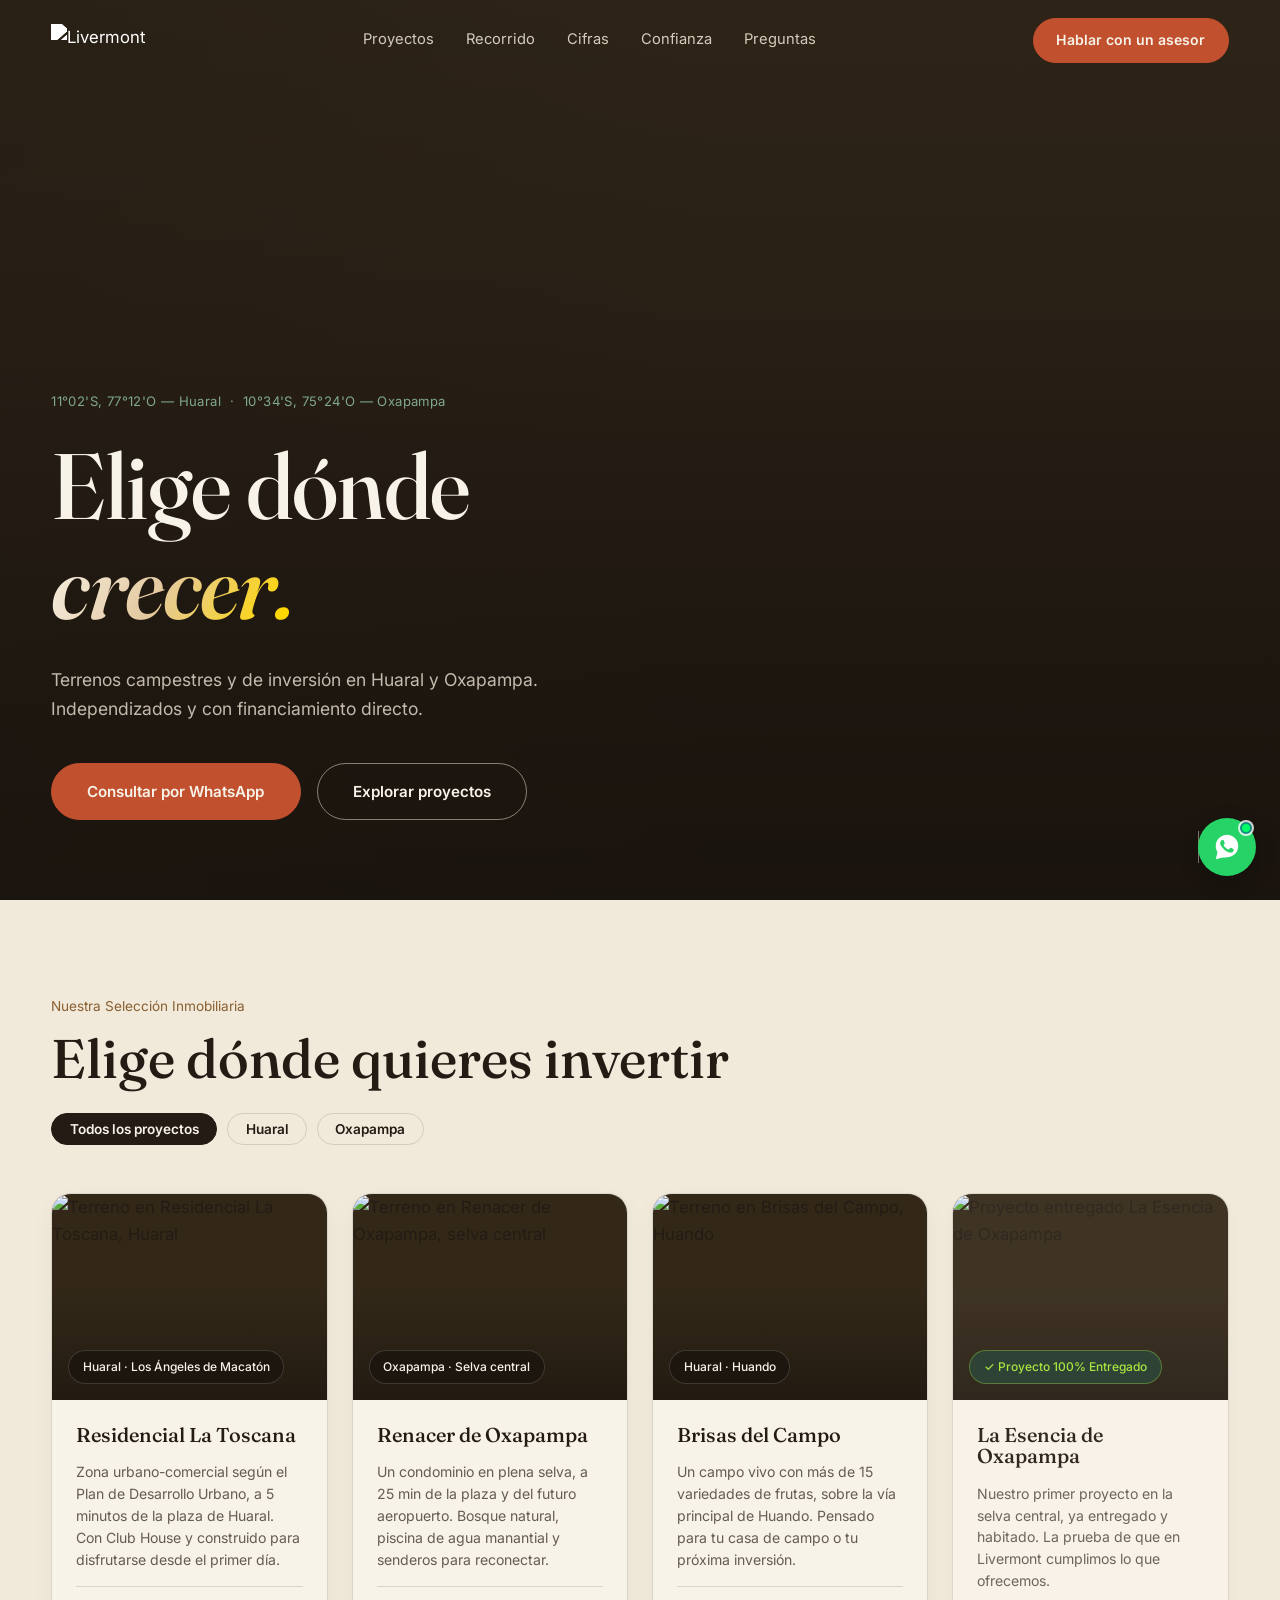
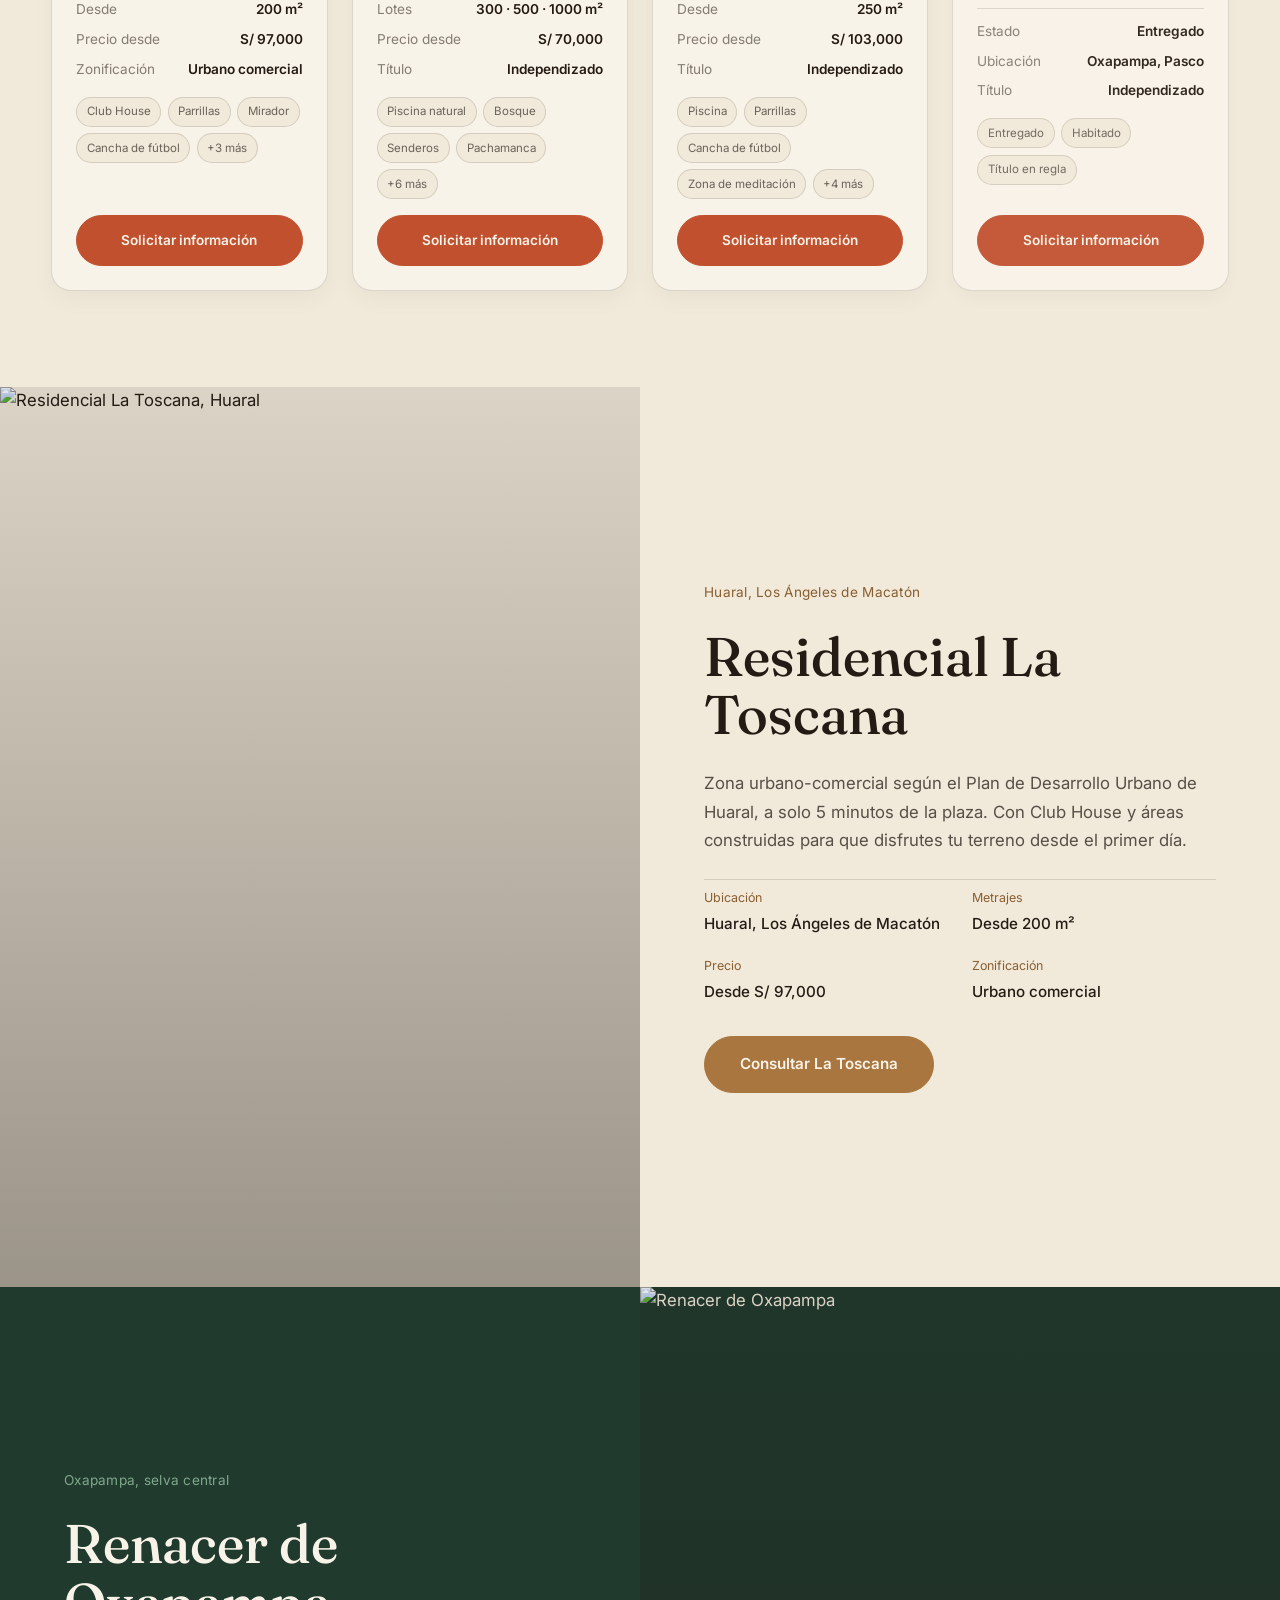
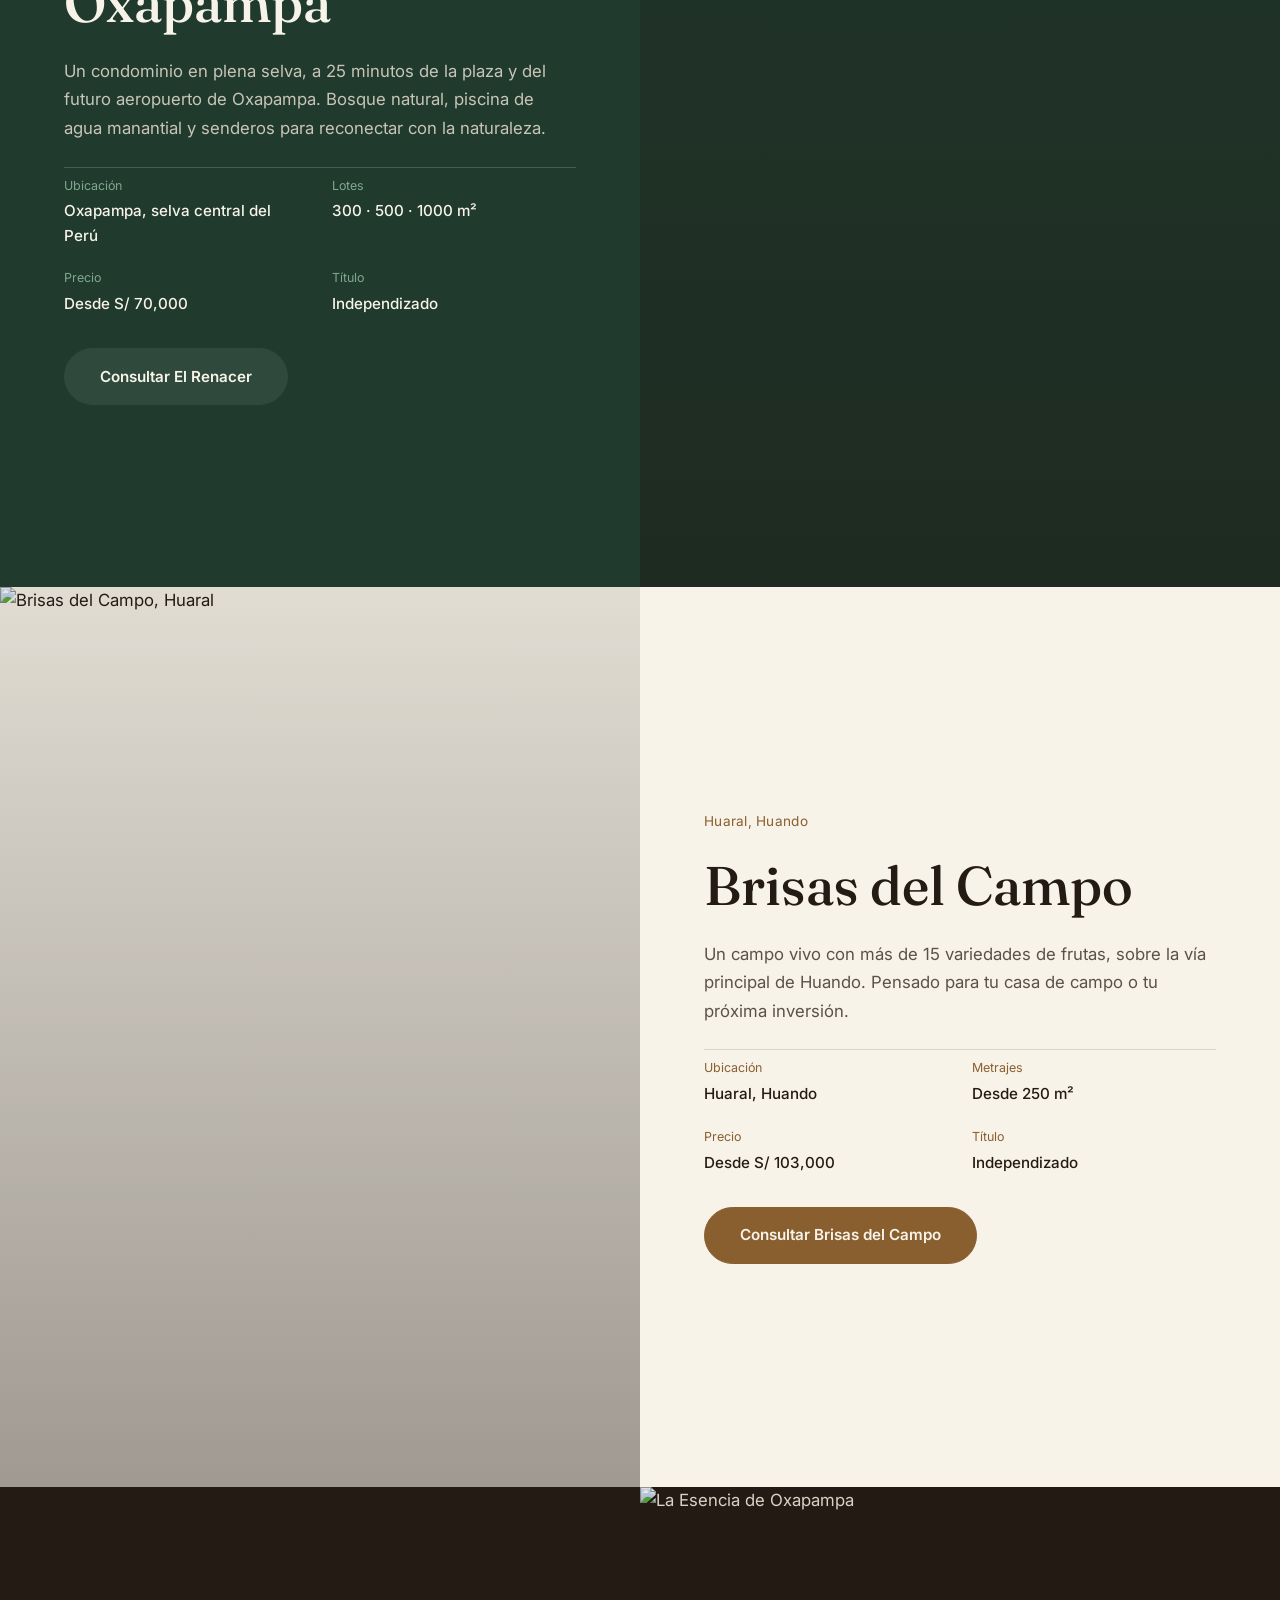
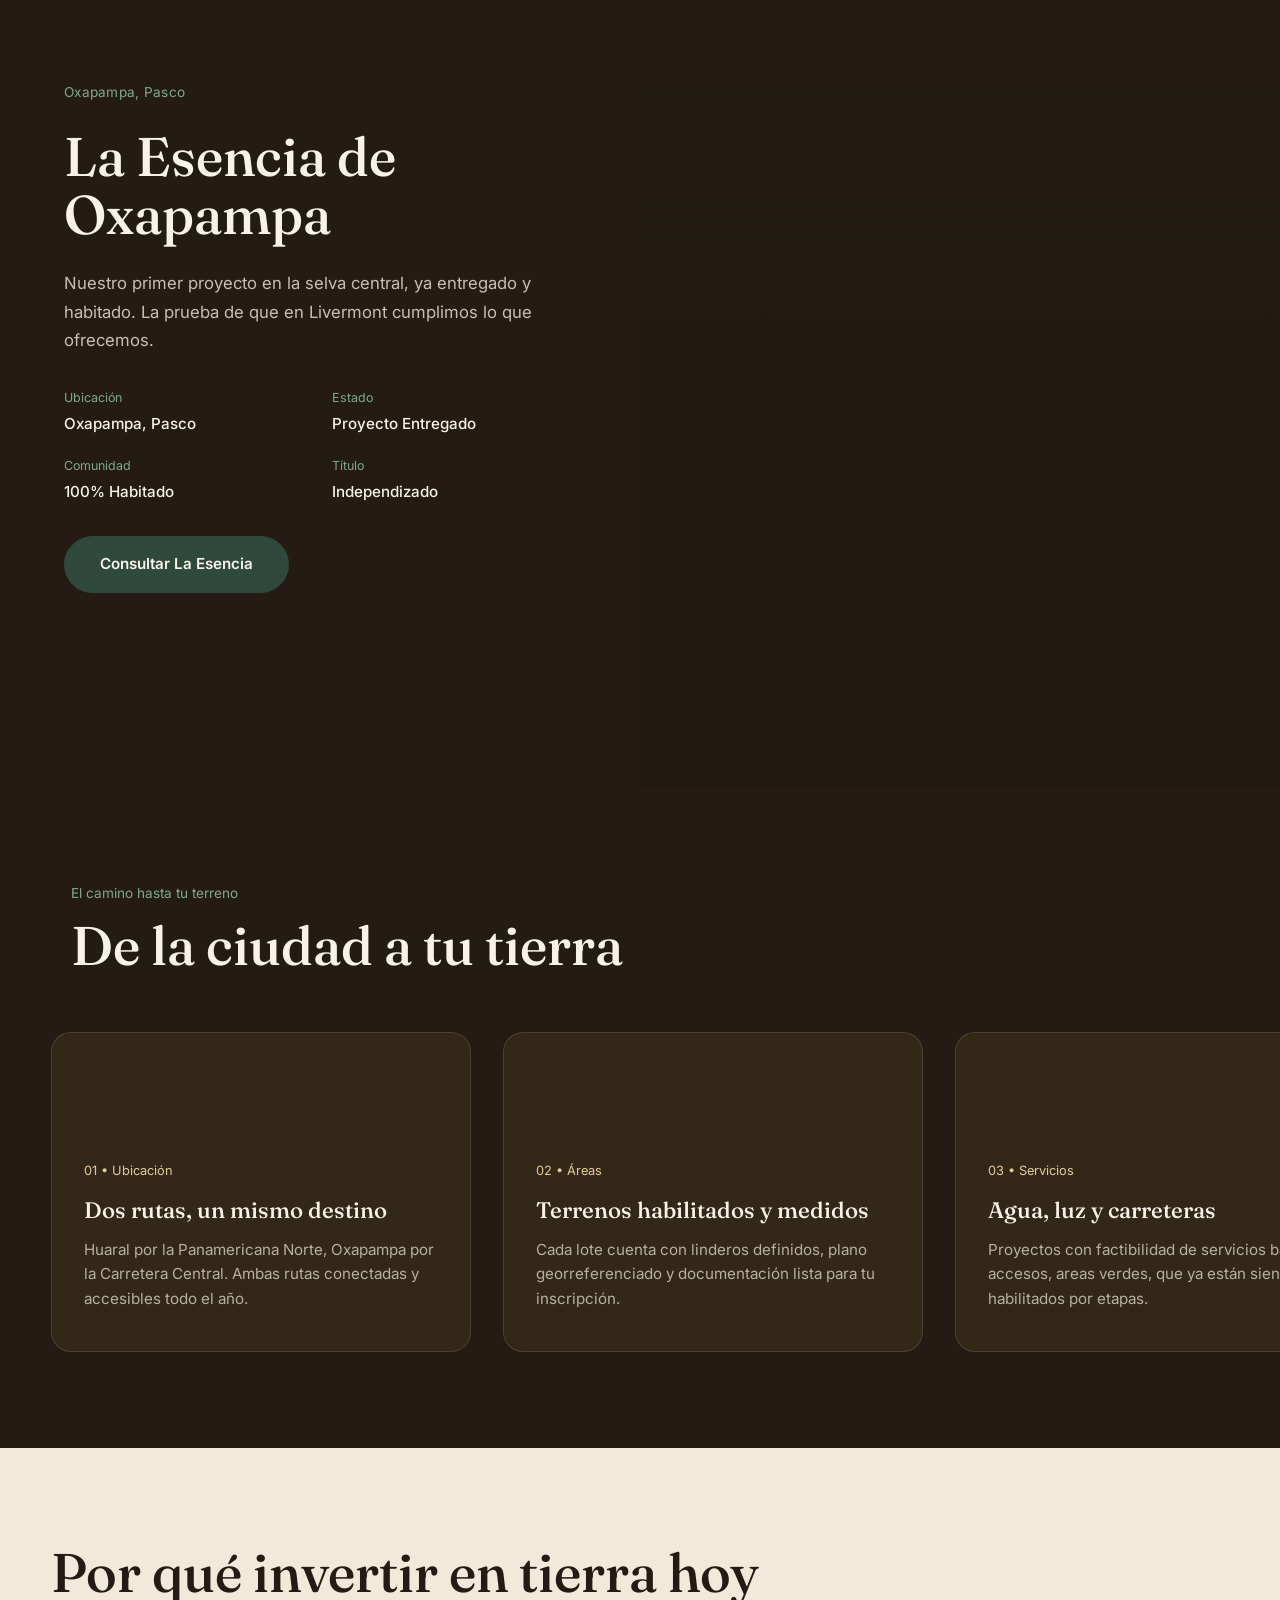
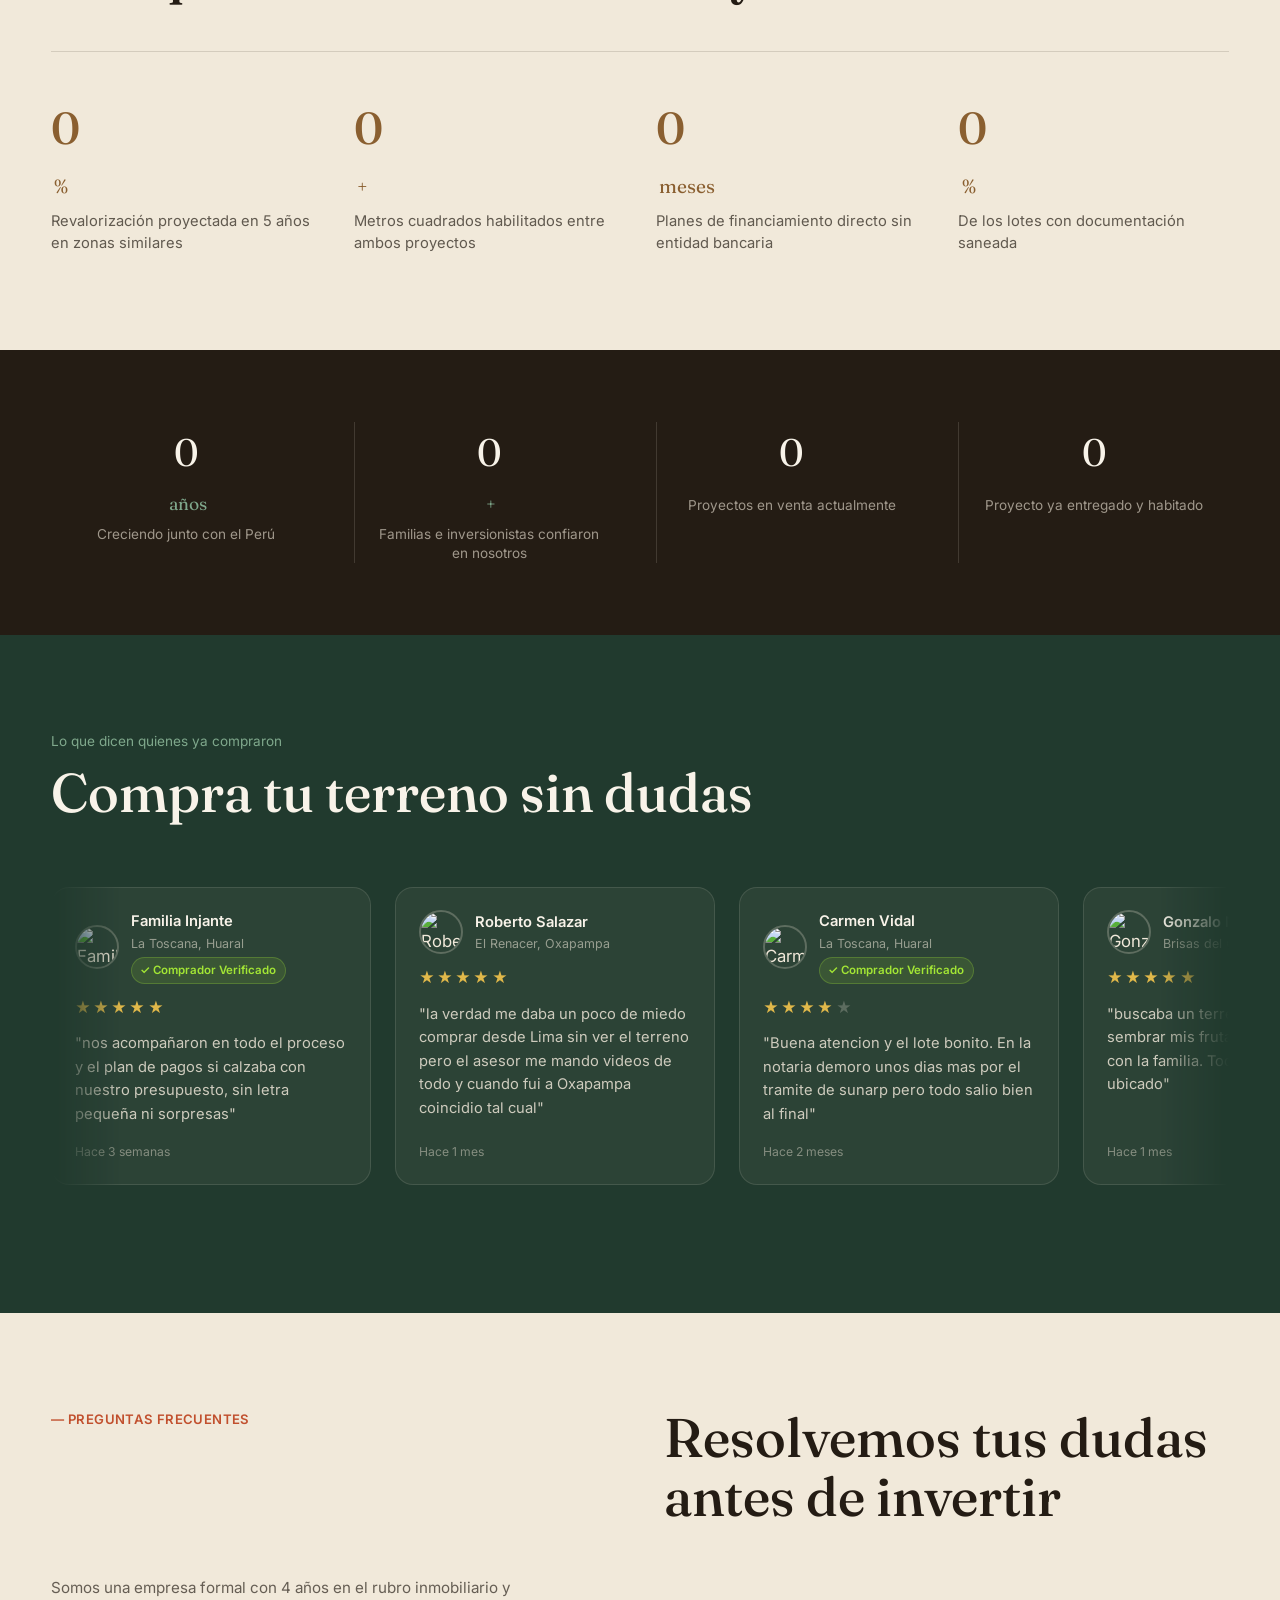
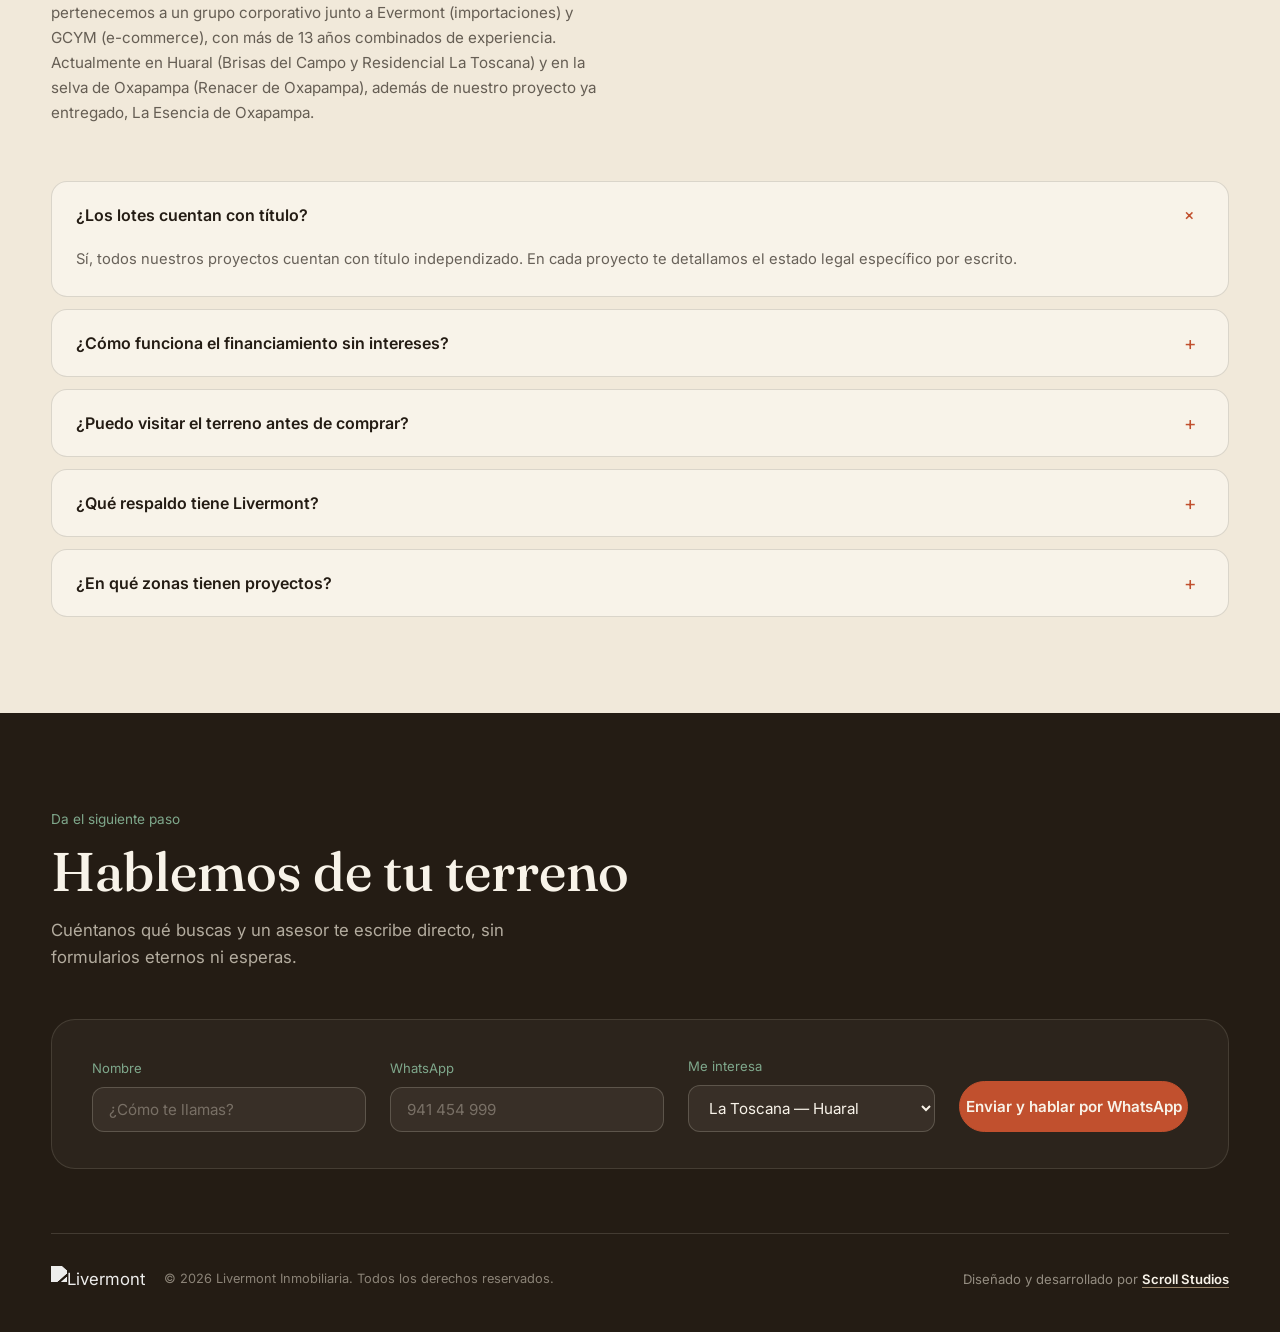
==== index.html @ 4ced684e "Primer commit" ====
<!DOCTYPE html>
<html lang="es">
<head>
<meta charset="UTF-8">
<meta name="viewport" content="width=device-width, initial-scale=1.0, viewport-fit=cover">
<title>Livermont Inmobiliaria</title>
<meta name="description" content="Livermont Inmobiliaria: terrenos campestres y de inversión en Huaral y Oxapampa. Asesoría personalizada, seguridad jurídica y alta rentabilidad.">
<link rel="icon" type="image/png" href="https://inmobiliarialivermont.com/assets/logo-dark.png">
<link rel="shortcut icon" href="https://inmobiliarialivermont.com/assets/logo-dark.png">

<link rel="preconnect" href="https://fonts.googleapis.com">
<link rel="preconnect" href="https://fonts.gstatic.com" crossorigin>
<link href="https://fonts.googleapis.com/css2?family=Fraunces:ital,opsz,wght@0,9..144,300..700;1,9..144,300..700&family=Inter:wght@400;600;700&family=Playfair+Display:ital,wght@1,600;1,700&family=Space+Grotesk:wght@600;700&family=Caveat:wght@700&family=Outfit:wght@600;700&family=Syne:wght@700;800&display=swap" rel="stylesheet">

<link rel="stylesheet" href="styles.css">
</head>
<body>

<!-- ===================== NAVBAR ===================== -->
<header class="navbar" id="navbar">
  <div class="navbar__inner">
    <a href="#top" class="navbar__logo">
      <img src="https://inmobiliarialivermont.com/assets/logo-dark.png" alt="Livermont" class="navbar__logo-img">
    </a>

    <nav class="navbar__nav" id="navMenu">
      <a href="#todos-los-proyectos" class="navbar__link">Proyectos</a>
      <a href="#recorrido" class="navbar__link">Recorrido</a>
      <a href="#cifras" class="navbar__link">Cifras</a>
      <a href="#confianza" class="navbar__link">Confianza</a>
      <a href="#faq" class="navbar__link">Preguntas</a>
    </nav>

    <a href="https://wa.me/51941454999?text=Hola%2C%20quiero%20hablar%20con%20un%20asesor%20de%20Livermont"
       class="navbar__cta" target="_blank" rel="noopener">
      Hablar con un asesor
    </a>

    <button class="navbar__toggle" id="navToggle" aria-label="Abrir menú" aria-expanded="false">
      <span></span><span></span><span></span>
    </button>
  </div>
</header>

<!-- ===================== HERO ===================== -->
<section class="hero" id="top">
  <video class="hero__video" id="heroVideo" autoplay muted loop playsinline preload="auto" aria-hidden="true">
    <source src="https://inmobiliarialivermont.com/assets/vive-completo.mp4" type="video/mp4">
  </video>
  <div class="hero__overlay" aria-hidden="true"></div>

  <div class="hero__content">
    <p class="hero__coords">11°02'S, 77°12'O — Huaral &nbsp;·&nbsp; 10°34'S, 75°24'O — Oxapampa</p>

    <h1 class="hero__title" id="heroTitle">
      <span class="hero__title-line">Elige dónde</span>
      <span class="hero__title-line"><span class="word-crecer" id="wordCrecer">crecer.</span></span>
    </h1>

    <p class="hero__subtitle">
      Terrenos campestres y de inversión en Huaral y Oxapampa. Independizados y con financiamiento directo.
    </p>

    <div class="hero__actions">
      <a href="https://wa.me/51941454999?text=Hola%2C%20quiero%20informaci%C3%B3n%20sobre%20los%20terrenos%20de%20Livermont"
         class="btn btn--primary" target="_blank" rel="noopener">
        Consultar por WhatsApp
      </a>
      <a href="#todos-los-proyectos" class="btn btn--ghost">Explorar proyectos</a>
    </div>
  </div>

  <div class="hero__scrollcue" aria-hidden="true">
    <span></span>
    <p>Desliza</p>
  </div>
</section>

<!-- ===================== CARDS DE PROYECTOS ===================== -->
<section class="proyectos-cards" id="todos-los-proyectos">
  <div class="proyectos-cards__intro">
    <p class="proyectos-cards__coords">Nuestra Selección Inmobiliaria</p>
    <h2 class="proyectos-cards__title">Elige dónde quieres invertir</h2>
    <div class="proyectos-filter" id="proyectosFilter">
      <button class="filter-btn is-active" data-filter="all">Todos los proyectos</button>
      <button class="filter-btn" data-filter="huaral">Huaral</button>
      <button class="filter-btn" data-filter="oxapampa">Oxapampa</button>
    </div>
  </div>

  <div class="cards-grid">

    <article class="p-card" data-category="huaral">
      <div class="p-card__banner p-card__banner--toscana">
        <img class="p-card__img" src="https://inmobiliarialivermont.com/_next/image?url=%2Fassets%2Ftoscana-2.jpg&w=640&q=75" alt="Terreno en Residencial La Toscana, Huaral" loading="lazy">
        <span class="p-card__badge">Huaral · Los Ángeles de Macatón</span>
      </div>
      <div class="p-card__body">
        <h3 class="p-card__name">Residencial La Toscana</h3>
        <p class="p-card__desc">Zona urbano-comercial según el Plan de Desarrollo Urbano, a 5 minutos de la plaza de Huaral. Con Club House y construido para disfrutarse desde el primer día.</p>
        <ul class="p-card__specs">
          <li><span>Desde</span><strong>200 m²</strong></li>
          <li><span>Precio desde</span><strong>S/ 97,000</strong></li>
          <li><span>Zonificación</span><strong>Urbano comercial</strong></li>
        </ul>
        <div class="p-card__tags">
          <span>Club House</span><span>Parrillas</span><span>Mirador</span><span>Cancha de fútbol</span><span>+3 más</span>
        </div>
        <a href="https://wa.me/51941454999?text=Hola%2C%20quiero%20preguntar%20m%C3%A1s%20sobre%20Residencial%20La%20Toscana"
           class="btn btn--primary p-card__btn" target="_blank" rel="noopener">
          Solicitar información
        </a>
      </div>
    </article>

    <article class="p-card" data-category="oxapampa">
      <div class="p-card__banner p-card__banner--renacer">
        <img class="p-card__img" src="https://inmobiliarialivermont.com/_next/image?url=%2Fassets%2Frenacer-10.jpg&w=640&q=75" alt="Terreno en Renacer de Oxapampa, selva central" loading="lazy">
        <span class="p-card__badge">Oxapampa · Selva central</span>
      </div>
      <div class="p-card__body">
        <h3 class="p-card__name">Renacer de Oxapampa</h3>
        <p class="p-card__desc">Un condominio en plena selva, a 25 min de la plaza y del futuro aeropuerto. Bosque natural, piscina de agua manantial y senderos para reconectar.</p>
        <ul class="p-card__specs">
          <li><span>Lotes</span><strong>300 · 500 · 1000 m²</strong></li>
          <li><span>Precio desde</span><strong>S/ 70,000</strong></li>
          <li><span>Título</span><strong>Independizado</strong></li>
        </ul>
        <div class="p-card__tags">
          <span>Piscina natural</span><span>Bosque</span><span>Senderos</span><span>Pachamanca</span><span>+6 más</span>
        </div>
        <a href="https://wa.me/51941454999?text=Hola%2C%20quiero%20preguntar%20m%C3%A1s%20sobre%20Renacer%20de%20Oxapampa"
           class="btn btn--primary p-card__btn" target="_blank" rel="noopener">
          Solicitar información
        </a>
      </div>
    </article>

    <article class="p-card" data-category="huaral">
      <div class="p-card__banner p-card__banner--brisas">
        <img class="p-card__img" src="https://inmobiliarialivermont.com/_next/image?url=%2Fassets%2Fbrisas-3.jpg&w=640&q=75" alt="Terreno en Brisas del Campo, Huando" loading="lazy">
        <span class="p-card__badge">Huaral · Huando</span>
      </div>
      <div class="p-card__body">
        <h3 class="p-card__name">Brisas del Campo</h3>
        <p class="p-card__desc">Un campo vivo con más de 15 variedades de frutas, sobre la vía principal de Huando. Pensado para tu casa de campo o tu próxima inversión.</p>
        <ul class="p-card__specs">
          <li><span>Desde</span><strong>250 m²</strong></li>
          <li><span>Precio desde</span><strong>S/ 103,000</strong></li>
          <li><span>Título</span><strong>Independizado</strong></li>
        </ul>
        <div class="p-card__tags">
          <span>Piscina</span><span>Parrillas</span><span>Cancha de fútbol</span><span>Zona de meditación</span><span>+4 más</span>
        </div>
        <a href="https://wa.me/51941454999?text=Hola%2C%20quiero%20preguntar%20m%C3%A1s%20sobre%20Brisas%20del%20Campo"
           class="btn btn--primary p-card__btn" target="_blank" rel="noopener">
          Solicitar información
        </a>
      </div>
    </article>

    <article class="p-card p-card--entregado" data-category="oxapampa">
      <div class="p-card__banner p-card__banner--esencia">
        <img class="p-card__img" src="https://inmobiliarialivermont.com/_next/image?url=%2Fassets%2Fesencia-1.jpg&w=640&q=75" alt="Proyecto entregado La Esencia de Oxapampa" loading="lazy">
        <span class="p-card__badge p-card__badge--success">✓ Proyecto 100% Entregado</span>
      </div>
      <div class="p-card__body">
        <h3 class="p-card__name">La Esencia de Oxapampa</h3>
        <p class="p-card__desc">Nuestro primer proyecto en la selva central, ya entregado y habitado. La prueba de que en Livermont cumplimos lo que ofrecemos.</p>
        <ul class="p-card__specs">
          <li><span>Estado</span><strong>Entregado</strong></li>
          <li><span>Ubicación</span><strong>Oxapampa, Pasco</strong></li>
          <li><span>Título</span><strong>Independizado</strong></li>
        </ul>
        <div class="p-card__tags">
          <span>Entregado</span><span>Habitado</span><span>Título en regla</span>
        </div>
        <a href="https://wa.me/51941454999?text=Hola%2C%20quiero%20preguntar%20m%C3%A1s%20sobre%20La%20Esencia%20de%20Oxapampa"
           class="btn btn--primary p-card__btn" target="_blank" rel="noopener">
          Solicitar información
        </a>
      </div>
    </article>

  </div>
</section>

<!-- ===================== PROYECTOS: DÍPTICO ===================== -->
<section class="proyectos" id="proyectos">

  <!-- LA TOSCANA -->
  <article class="proyecto proyecto--toscana" id="toscana">
    <div class="proyecto__media">
      <img class="proyecto__img" src="https://inmobiliarialivermont.com/_next/image?url=%2Fassets%2Ftoscana-2.jpg&w=640&q=75" alt="Residencial La Toscana, Huaral" loading="lazy">
      <div class="proyecto__overlay" aria-hidden="true"></div>
    </div>
    <div class="proyecto__info">
      <p class="proyecto__ubicacion">Huaral, Los Ángeles de Macatón</p>
      <h2 class="proyecto__nombre">Residencial La Toscana</h2>
      <p class="proyecto__desc">
        Zona urbano-comercial según el Plan de Desarrollo Urbano de Huaral,
        a solo 5 minutos de la plaza. Con Club House y áreas construidas
        para que disfrutes tu terreno desde el primer día.
      </p>

      <ul class="proyecto__specs">
        <li><span class="proyecto__spec-label">Ubicación</span><span class="proyecto__spec-value">Huaral, Los Ángeles de Macatón</span></li>
        <li><span class="proyecto__spec-label">Metrajes</span><span class="proyecto__spec-value">Desde 200 m²</span></li>
        <li><span class="proyecto__spec-label">Precio</span><span class="proyecto__spec-value">Desde S/ 97,000</span></li>
        <li><span class="proyecto__spec-label">Zonificación</span><span class="proyecto__spec-value">Urbano comercial</span></li>
      </ul>

      <a href="https://wa.me/51941454999?text=Hola%2C%20quiero%20informaci%C3%B3n%20sobre%20La%20Toscana%20en%20Huaral"
         class="btn btn--toscana" target="_blank" rel="noopener">
        Consultar La Toscana
      </a>
    </div>
  </article>

  <!-- EL RENACER -->
  <article class="proyecto proyecto--renacer" id="renacer">
    <div class="proyecto__info">
      <p class="proyecto__ubicacion">Oxapampa, selva central</p>
      <h2 class="proyecto__nombre">Renacer de Oxapampa</h2>
      <p class="proyecto__desc">
        Un condominio en plena selva, a 25 minutos de la plaza y del futuro
        aeropuerto de Oxapampa. Bosque natural, piscina de agua manantial
        y senderos para reconectar con la naturaleza.
      </p>

      <ul class="proyecto__specs">
        <li><span class="proyecto__spec-label">Ubicación</span><span class="proyecto__spec-value">Oxapampa, selva central del Perú</span></li>
        <li><span class="proyecto__spec-label">Lotes</span><span class="proyecto__spec-value">300 · 500 · 1000 m²</span></li>
        <li><span class="proyecto__spec-label">Precio</span><span class="proyecto__spec-value">Desde S/ 70,000</span></li>
        <li><span class="proyecto__spec-label">Título</span><span class="proyecto__spec-value">Independizado</span></li>
      </ul>

      <a href="https://wa.me/51941454999?text=Hola%2C%20quiero%20informaci%C3%B3n%20sobre%20El%20Renacer%20en%20Oxapampa"
         class="btn btn--renacer" target="_blank" rel="noopener">
        Consultar El Renacer
      </a>
    </div>
    <div class="proyecto__media">
      <img class="proyecto__img" src="https://inmobiliarialivermont.com/_next/image?url=%2Fassets%2Frenacer-10.jpg&w=640&q=75" alt="Renacer de Oxapampa" loading="lazy">
      <div class="proyecto__overlay" aria-hidden="true"></div>
    </div>
  </article>

  <!-- BRISAS DEL CAMPO -->
  <article class="proyecto proyecto--brisas" id="brisas">
    <div class="proyecto__media">
      <img class="proyecto__img" src="https://inmobiliarialivermont.com/_next/image?url=%2Fassets%2Fbrisas-1.jpg&w=1920&q=75" alt="Brisas del Campo, Huaral" loading="lazy">
      <div class="proyecto__overlay" aria-hidden="true"></div>
    </div>
    <div class="proyecto__info">
      <p class="proyecto__ubicacion">Huaral, Huando</p>
      <h2 class="proyecto__nombre">Brisas del Campo</h2>
      <p class="proyecto__desc">
        Un campo vivo con más de 15 variedades de frutas, sobre la vía principal
        de Huando. Pensado para tu casa de campo o tu próxima inversión.
      </p>

      <ul class="proyecto__specs">
        <li><span class="proyecto__spec-label">Ubicación</span><span class="proyecto__spec-value">Huaral, Huando</span></li>
        <li><span class="proyecto__spec-label">Metrajes</span><span class="proyecto__spec-value">Desde 250 m²</span></li>
        <li><span class="proyecto__spec-label">Precio</span><span class="proyecto__spec-value">Desde S/ 103,000</span></li>
        <li><span class="proyecto__spec-label">Título</span><span class="proyecto__spec-value">Independizado</span></li>
      </ul>

      <a href="https://wa.me/51941454999?text=Hola%2C%20quiero%20informaci%C3%B3n%20sobre%20Brisas%20del%20Campo%20en%20Huaral"
         class="btn btn--brisas" target="_blank" rel="noopener">
        Consultar Brisas del Campo
      </a>
    </div>
  </article>

  <!-- LA ESENCIA DE OXAPAMPA -->
  <article class="proyecto proyecto--esencia" id="esencia">
    <div class="proyecto__info">
      <p class="proyecto__ubicacion">Oxapampa, Pasco</p>
      <h2 class="proyecto__nombre">La Esencia de Oxapampa</h2>
      <p class="proyecto__desc">
        Nuestro primer proyecto en la selva central, ya entregado y habitado.
        La prueba de que en Livermont cumplimos lo que ofrecemos.
      </p>

      <ul class="proyecto__specs">
        <li><span class="proyecto__spec-label">Ubicación</span><span class="proyecto__spec-value">Oxapampa, Pasco</span></li>
        <li><span class="proyecto__spec-label">Estado</span><span class="proyecto__spec-value">Proyecto Entregado</span></li>
        <li><span class="proyecto__spec-label">Comunidad</span><span class="proyecto__spec-value">100% Habitado</span></li>
        <li><span class="proyecto__spec-label">Título</span><span class="proyecto__spec-value">Independizado</span></li>
      </ul>

      <a href="https://wa.me/51941454999?text=Hola%2C%20quiero%20informaci%C3%B3n%20sobre%20La%20Esencia%20de%20Oxapampa"
         class="btn btn--esencia" target="_blank" rel="noopener">
        Consultar La Esencia
      </a>
    </div>
    <div class="proyecto__media">
      <img class="proyecto__img" src="https://inmobiliarialivermont.com/_next/image?url=%2Fassets%2Fesencia-2.jpg&w=640&q=75" alt="La Esencia de Oxapampa" loading="lazy">
      <div class="proyecto__overlay" aria-hidden="true"></div>
    </div>
  </article>

</section>

<!-- ===================== RECORRIDO (HORIZONTAL SCROLL DESKTOP / CARRUSEL MOBILE) ===================== -->
<section class="recorrido" id="recorrido">
  <div class="recorrido__intro">
    <p class="recorrido__coords">El camino hasta tu terreno</p>
    <h2 class="recorrido__title">De la ciudad a tu tierra</h2>
  </div>

  <div class="recorrido__track" id="recorridoTrack">
    <div class="recorrido__panels" id="recorridoPanels">

      <div class="recorrido__panel">
        <span class="recorrido__panel-index">01 • Ubicación</span>
        <h3>Dos rutas, un mismo destino</h3>
        <p>Huaral por la Panamericana Norte, Oxapampa por la Carretera Central.
           Ambas rutas conectadas y accesibles todo el año.</p>
      </div>

      <div class="recorrido__panel">
        <span class="recorrido__panel-index">02 • Áreas</span>
        <h3>Terrenos habilitados y medidos</h3>
        <p>Cada lote cuenta con linderos definidos, plano georreferenciado
           y documentación lista para tu inscripción.</p>
      </div>

      <div class="recorrido__panel">
        <span class="recorrido__panel-index">03 • Servicios</span>
        <h3>Agua, luz y carreteras</h3>
        <p>Proyectos con factibilidad de servicios básicos y accesos, areas verdes, 
           que ya están siendo habilitados por etapas.</p>
      </div>

      <div class="recorrido__panel">
        <span class="recorrido__panel-index">04 • Beneficios</span>
        <h3>Financiamiento directo</h3>
        <p>Planes de pago sin bancos, cuota inicial flexible apartir del 30% del valor de tu lote y
           acompañamiento en cada paso de la compra.</p>
      </div>

      <div class="recorrido__panel">
        <span class="recorrido__panel-index">05 • Amenidades</span>
        <h3>Zonas comunes pensadas para vivir</h3>
        <p>Áreas verdes, Casa Club, juegos infantiles, piscina natural, portico de ingreso y vigilancia según el
           proyecto, para que tu terreno también sea comunidad.</p>
      </div>

    </div>
  </div>
</section>

<!-- ===================== ESTADÍSTICAS ===================== -->
<section class="cifras" id="cifras">
  <h2 class="cifras__title">Por qué invertir en tierra hoy</h2>

  <div class="cifras__grid">
    <div class="cifra">
      <p class="cifra__numero" data-count="38">0</p>
      <p class="cifra__sufijo">%</p>
      <p class="cifra__label">Revalorización proyectada en 5 años en zonas similares</p>
    </div>
    <div class="cifra">
      <p class="cifra__numero" data-count="1200">0</p>
      <p class="cifra__sufijo">+</p>
      <p class="cifra__label">Metros cuadrados habilitados entre ambos proyectos</p>
    </div>
    <div class="cifra">
      <p class="cifra__numero" data-count="12">0</p>
      <p class="cifra__sufijo">meses</p>
      <p class="cifra__label">Planes de financiamiento directo sin entidad bancaria</p>
    </div>
    <div class="cifra">
      <p class="cifra__numero" data-count="100">0</p>
      <p class="cifra__sufijo">%</p>
      <p class="cifra__label">De los lotes con documentación saneada</p>
    </div>
  </div>
</section>

<!-- ===================== LIVERMONT EN CIFRAS (EMPRESA) ===================== -->
<section class="empresa" id="empresa">
  <div class="empresa__grid">
    <div class="empresa__cifra">
      <p class="empresa__numero" data-count="4">0</p>
      <p class="empresa__sufijo">años</p>
      <p class="empresa__label">Creciendo junto con el Perú</p>
    </div>
    <div class="empresa__cifra">
      <p class="empresa__numero" data-count="400">0</p>
      <p class="empresa__sufijo">+</p>
      <p class="empresa__label">Familias e inversionistas confiaron en nosotros</p>
    </div>
    <div class="empresa__cifra">
      <p class="empresa__numero" data-count="3">0</p>
      <p class="empresa__sufijo"></p>
      <p class="empresa__label">Proyectos en venta actualmente</p>
    </div>
    <div class="empresa__cifra">
      <p class="empresa__numero" data-count="1">0</p>
      <p class="empresa__sufijo"></p>
      <p class="empresa__label">Proyecto ya entregado y habitado</p>
    </div>
  </div>
</section>
<section class="confianza" id="confianza">
  <div class="confianza__header">
    <p class="confianza__coords">Lo que dicen quienes ya compraron</p>
    <h2 class="confianza__title">Compra tu terreno sin dudas</h2>
  </div>

  <div class="reviews-ticker" id="reviewsTicker">
    <div class="reviews-ticker__track">
      <!-- SET 1 -->
      <article class="review-card">
        <div class="review__top">
          <img class="review__avatar" src="https://images.unsplash.com/photo-1542037104857-ffbb0b9155fb?auto=format&fit=crop&w=250&q=80" alt="Familia Injante" loading="lazy">
          <div class="review__who">
            <p class="review__name">Familia Injante</p>
            <p class="review__meta">La Toscana, Huaral</p>
            <span class="review__verified">✓ Comprador Verificado</span>
          </div>
        </div>
        <div class="review__stars">★★★★★</div>
        <p class="review__text">"nos acompañaron en todo el proceso y el plan de pagos si calzaba con nuestro presupuesto, sin letra pequeña ni sorpresas"</p>
        <p class="review__date">Hace 3 semanas</p>
      </article>

      <article class="review-card">
        <div class="review__top">
          <img class="review__avatar" src="https://images.unsplash.com/photo-1507003211169-0a1dd7228f2d?auto=format&fit=crop&w=250&q=80" alt="Roberto Salazar" loading="lazy">
          <div class="review__who">
            <p class="review__name">Roberto Salazar</p>
            <p class="review__meta">El Renacer, Oxapampa</p>
          </div>
        </div>
        <div class="review__stars">★★★★★</div>
        <p class="review__text">"la verdad me daba un poco de miedo comprar desde Lima sin ver el terreno pero el asesor me mando videos de todo y cuando fui a Oxapampa coincidio tal cual"</p>
        <p class="review__date">Hace 1 mes</p>
      </article>

      <article class="review-card">
        <div class="review__top">
          <img class="review__avatar" src="https://images.unsplash.com/photo-1573496359142-b8d87734a5a2?auto=format&fit=crop&w=250&q=80" alt="Carmen Vidal" loading="lazy">
          <div class="review__who">
            <p class="review__name">Carmen Vidal</p>
            <p class="review__meta">La Toscana, Huaral</p>
            <span class="review__verified">✓ Comprador Verificado</span>
          </div>
        </div>
        <div class="review__stars">★★★★<span class="review__star-empty">★</span></div>
        <p class="review__text">"Buena atencion y el lote bonito. En la notaria demoro unos dias mas por el tramite de sunarp pero todo salio bien al final"</p>
        <p class="review__date">Hace 2 meses</p>
      </article>

      <article class="review-card">
        <div class="review__top">
          <img class="review__avatar" src="https://images.unsplash.com/photo-1500648767791-00dcc994a43e?auto=format&fit=crop&w=250&q=80" alt="Gonzalo Mendoza" loading="lazy">
          <div class="review__who">
            <p class="review__name">Gonzalo Mendoza</p>
            <p class="review__meta">Brisas del Campo, Huaral</p>
          </div>
        </div>
        <div class="review__stars">★★★★★</div>
        <p class="review__text">"buscaba un terreno en Huando para sembrar mis frutales y pasar el finde con la familia. Todo legal y bien ubicado"</p>
        <p class="review__date">Hace 1 mes</p>
      </article>

      <article class="review-card">
        <div class="review__top">
          <img class="review__avatar" src="https://images.unsplash.com/photo-1580489944761-15a19d654956?auto=format&fit=crop&w=250&q=80" alt="Dra. Patricia Alarcón" loading="lazy">
          <div class="review__who">
            <p class="review__name">Dra. Patricia Alarcón</p>
            <p class="review__meta">La Esencia, Oxapampa</p>
            <span class="review__verified">✓ Comprador Verificado</span>
          </div>
        </div>
        <div class="review__stars">★★★★★</div>
        <p class="review__text">"Compramos en preventa hace un tiempo en La Esencia y ya tenemos el lote entregado y habitado. Cumplieron con todo lo prometido"</p>
        <p class="review__date">Hace 3 meses</p>
      </article>

      <article class="review-card">
        <div class="review__top">
          <img class="review__avatar" src="https://images.unsplash.com/photo-1522075469751-3a6694fb2f61?auto=format&fit=crop&w=250&q=80" alt="Marco & Sofía" loading="lazy">
          <div class="review__who">
            <p class="review__name">Marco & Sofía</p>
            <p class="review__meta">Renacer de Oxapampa</p>
          </div>
        </div>
        <div class="review__stars">★★★★★</div>
        <p class="review__text">"Fuimos a la visita guiada el mes pasado y nos enamoramos del lugar jaja la piscina de agua manantial es hermosa"</p>
        <p class="review__date">Hace 2 semanas</p>
      </article>

      <article class="review-card">
        <div class="review__top">
          <img class="review__avatar" src="https://images.unsplash.com/photo-1472099645785-5658abf4ff4e?auto=format&fit=crop&w=250&q=80" alt="Víctor Paredes" loading="lazy">
          <div class="review__who">
            <p class="review__name">Víctor Paredes</p>
            <p class="review__meta">La Toscana, Huaral</p>
          </div>
        </div>
        <div class="review__stars">★★★★★</div>
        <p class="review__text">"el financiamiento directo nos facilito todo pq los bancos piden demasiados papeles. Ya estamos proyectando la construccion"</p>
        <p class="review__date">Hace 1 mes</p>
      </article>

      <article class="review-card">
        <div class="review__top">
          <img class="review__avatar" src="https://images.unsplash.com/photo-1534528741775-53994a69daeb?auto=format&fit=crop&w=250&q=80" alt="Lucía Echevarría" loading="lazy">
          <div class="review__who">
            <p class="review__name">Lucía Echevarría</p>
            <p class="review__meta">Brisas del Campo, Huaral</p>
          </div>
        </div>
        <div class="review__stars">★★★★<span class="review__star-empty">★</span></div>
        <p class="review__text">"se corrio la fecha de la firma 3 dias por agenda del notario pero el chico de livermont me acompaño en todo momento"</p>
        <p class="review__date">Hace 2 meses</p>
      </article>

      <!-- REPETICIÓN PARA LOOP INFINITO SIN SALTO -->
      <article class="review-card" aria-hidden="true">
        <div class="review__top">
          <img class="review__avatar" src="https://images.unsplash.com/photo-1542037104857-ffbb0b9155fb?auto=format&fit=crop&w=250&q=80" alt="Familia Injante" loading="lazy">
          <div class="review__who">
            <p class="review__name">Familia Injante</p>
            <p class="review__meta">La Toscana, Huaral</p>
            <span class="review__verified">✓ Comprador Verificado</span>
          </div>
        </div>
        <div class="review__stars">★★★★★</div>
        <p class="review__text">"nos acompañaron en todo el proceso y el plan de pagos si calzaba con nuestro presupuesto, sin letra pequeña ni sorpresas"</p>
        <p class="review__date">Hace 3 semanas</p>
      </article>

      <article class="review-card" aria-hidden="true">
        <div class="review__top">
          <img class="review__avatar" src="https://images.unsplash.com/photo-1507003211169-0a1dd7228f2d?auto=format&fit=crop&w=250&q=80" alt="Roberto Salazar" loading="lazy">
          <div class="review__who">
            <p class="review__name">Roberto Salazar</p>
            <p class="review__meta">El Renacer, Oxapampa</p>
          </div>
        </div>
        <div class="review__stars">★★★★★</div>
        <p class="review__text">"la verdad me daba un poco de miedo comprar desde Lima sin ver el terreno pero el asesor me mando videos de todo y cuando fui a Oxapampa coincidio tal cual"</p>
        <p class="review__date">Hace 1 mes</p>
      </article>

      <article class="review-card" aria-hidden="true">
        <div class="review__top">
          <img class="review__avatar" src="https://images.unsplash.com/photo-1573496359142-b8d87734a5a2?auto=format&fit=crop&w=250&q=80" alt="Carmen Vidal" loading="lazy">
          <div class="review__who">
            <p class="review__name">Carmen Vidal</p>
            <p class="review__meta">La Toscana, Huaral</p>
            <span class="review__verified">✓ Comprador Verificado</span>
          </div>
        </div>
        <div class="review__stars">★★★★<span class="review__star-empty">★</span></div>
        <p class="review__text">"Buena atencion y el lote bonito. En la notaria demoro unos dias mas por el tramite de sunarp pero todo salio bien al final"</p>
        <p class="review__date">Hace 2 meses</p>
      </article>

      <article class="review-card" aria-hidden="true">
        <div class="review__top">
          <img class="review__avatar" src="https://images.unsplash.com/photo-1500648767791-00dcc994a43e?auto=format&fit=crop&w=250&q=80" alt="Gonzalo Mendoza" loading="lazy">
          <div class="review__who">
            <p class="review__name">Gonzalo Mendoza</p>
            <p class="review__meta">Brisas del Campo, Huaral</p>
          </div>
        </div>
        <div class="review__stars">★★★★★</div>
        <p class="review__text">"buscaba un terreno en Huando para sembrar mis frutales y pasar el finde con la familia. Todo legal y bien ubicado"</p>
        <p class="review__date">Hace 1 mes</p>
      </article>
    </div>
  </div>

</section>

<!-- ===================== PREGUNTAS FRECUENTES ===================== -->
<section class="faq" id="faq">
  <div class="faq__intro">
    <p class="faq__coords">— PREGUNTAS FRECUENTES</p>
    <h2 class="faq__title">Resolvemos tus dudas<br>antes de invertir</h2>
    <p class="faq__respaldo">
      Somos una empresa formal con 4 años en el rubro inmobiliario y pertenecemos
      a un grupo corporativo junto a Evermont (importaciones) y GCYM (e-commerce),
      con más de 13 años combinados de experiencia. Actualmente en Huaral
      (Brisas del Campo y Residencial La Toscana) y en la selva de Oxapampa
      (Renacer de Oxapampa), además de nuestro proyecto ya entregado,
      La Esencia de Oxapampa.
    </p>
  </div>

  <div class="faq__list" id="faqList">
    <div class="faq__item is-open">
      <button class="faq__question" aria-expanded="true">
        <span>¿Los lotes cuentan con título?</span>
        <span class="faq__icon" aria-hidden="true">+</span>
      </button>
      <div class="faq__answer">
        <p>Sí, todos nuestros proyectos
           cuentan con título independizado. En cada proyecto te detallamos
           el estado legal específico por escrito.</p>
      </div>
    </div>

    <div class="faq__item">
      <button class="faq__question" aria-expanded="false">
        <span>¿Cómo funciona el financiamiento sin intereses?</span>
        <span class="faq__icon" aria-hidden="true">+</span>
      </button>
      <div class="faq__answer">
        <p>En etapa de preventa financiamos directamente, sin bancos y sin
           intereses. Defines una cuota inicial mayor al 30% del total de tu lote y pagos mensuales a tu medida
           para asegurar tu lote al mejor precio.</p>
      </div>
    </div>

    <div class="faq__item">
      <button class="faq__question" aria-expanded="false">
        <span>¿Puedo visitar el terreno antes de comprar?</span>
        <span class="faq__icon" aria-hidden="true">+</span>
      </button>
      <div class="faq__answer">
        <p>Por supuesto. Organizamos visitas guiadas gratuitas para que
           conozcas el proyecto, las áreas comunes y el avance real, sin
           ningún compromiso.</p>
      </div>
    </div>

    <div class="faq__item">
      <button class="faq__question" aria-expanded="false">
        <span>¿Qué respaldo tiene Livermont?</span>
        <span class="faq__icon" aria-hidden="true">+</span>
      </button>
      <div class="faq__answer">
        <p>Somos una empresa formal con 4 años en el rubro inmobiliario y
           pertenecemos a un grupo corporativo junto a Evermont (importaciones)
           y GCYM (e-commerce), con más de 13 años combinados de experiencia
           respaldando cada proyecto.</p>
      </div>
    </div>

    <div class="faq__item">
      <button class="faq__question" aria-expanded="false">
        <span>¿En qué zonas tienen proyectos?</span>
        <span class="faq__icon" aria-hidden="true">+</span>
      </button>
      <div class="faq__answer">
        <p>Actualmente en Huaral (Brisas del Campo y Residencial La Toscana)
           y en la selva de Oxapampa (Renacer de Oxapampa), además de nuestro
           proyecto ya entregado, La Esencia de Oxapampa.</p>
      </div>
    </div>
  </div>
</section>

<!-- ===================== FOOTER / CTA FINAL ===================== -->
<footer class="footer" id="contacto">
  <div class="footer__cta">
    <p class="footer__coords">Da el siguiente paso</p>
    <h2 class="footer__title">Hablemos de tu terreno</h2>
    <p class="footer__subtitle">
      Cuéntanos qué buscas y un asesor te escribe directo, sin formularios
      eternos ni esperas.
    </p>
  </div>

  <form class="footer__form" id="contactForm">
    <div class="footer__field">
      <label for="nombre">Nombre</label>
      <input type="text" id="nombre" name="nombre" required placeholder="¿Cómo te llamas?">
    </div>
    <div class="footer__field">
      <label for="telefono">WhatsApp</label>
      <input type="tel" id="telefono" name="telefono" required placeholder="941 454 999">
    </div>
    <div class="footer__field">
      <label for="proyecto">Me interesa</label>
      <select id="proyecto" name="proyecto">
        <option value="La Toscana">La Toscana — Huaral</option>
        <option value="El Renacer">El Renacer — Oxapampa</option>
        <option value="Brisas del Campo">Brisas del Campo — Huaral</option>
        <option value="La Esencia">La Esencia — Oxapampa</option>
        <option value="Ambos">Aún no decido</option>
      </select>
    </div>
    <button type="submit" class="btn btn--primary footer__submit">Enviar y hablar por WhatsApp</button>
  </form>

  <div class="footer__bottom">
    <div class="footer__brand-wrap">
      <img src="https://inmobiliarialivermont.com/assets/logo-dark.png" alt="Livermont" class="footer__logo-img">
      <p>© 2026 Livermont Inmobiliaria. Todos los derechos reservados.</p>
    </div>
    <div class="footer__credit">
      Diseñado y desarrollado por <a href="#" class="footer__credit-link">Scroll Studios</a>
    </div>
  </div>
</footer>

<!-- ===================== WHATSAPP FLOTANTE ===================== -->
<a href="https://wa.me/51941454999?text=Hola%2C%20quiero%20informaci%C3%B3n%20sobre%20los%20terrenos%20de%20Livermont"
   class="whatsapp-float" target="_blank" rel="noopener" aria-label="Conversar por WhatsApp">
  <span class="whatsapp-float__dot" title="En línea ahora"></span>
  <svg viewBox="0 0 32 32" width="30" height="30" fill="currentColor" aria-hidden="true">
    <path d="M16.001 3C9.373 3 4 8.373 4 15c0 2.386.71 4.605 1.933 6.463L4 29l7.727-1.902A11.94 11.94 0 0 0 16 27c6.627 0 12-5.373 12-12S22.628 3 16.001 3Zm6.964 17.14c-.294.827-1.463 1.516-2.393 1.717-.638.135-1.47.243-4.27-.918-3.582-1.483-5.89-5.11-6.07-5.348-.176-.238-1.448-1.926-1.448-3.674 0-1.748.917-2.606 1.242-2.964.325-.358.71-.448.947-.448.237 0 .474.002.681.013.219.011.512-.083.8.61.294.708.999 2.446 1.087 2.624.088.178.147.386.03.624-.117.238-.176.386-.353.594-.176.208-.372.464-.53.624-.177.178-.362.371-.156.727.207.356.919 1.516 1.973 2.456 1.355 1.211 2.499 1.586 2.855 1.764.356.178.563.148.77-.09.207-.238.887-1.035 1.124-1.39.238-.356.475-.297.799-.178.325.119 2.06.972 2.414 1.148.355.178.591.267.68.416.089.148.089.856-.205 1.683Z"/>
  </svg>
</a>

<script src="https://cdnjs.cloudflare.com/ajax/libs/gsap/3.12.5/gsap.min.js"></script>
<script src="https://cdnjs.cloudflare.com/ajax/libs/gsap/3.12.5/ScrollTrigger.min.js"></script>
<script src="https://unpkg.com/lenis@1.1.13/dist/lenis.min.js"></script>
<script src="script.js"></script>
</body>
</html>
---- styles.css ----
/* =========================================================
   LIVERMONT — Landing Page
   Tokens, base, layout y media queries
   ========================================================= */

:root{
  /* --- Paleta --- */
  --tierra-900:#241c14;
  --tierra-800:#332818;
  --arena-100:#f1e9da;
  --arena-050:#f8f3e9;
  --toscana-600:#a8763e;
  --toscana-700:#8a5f30;
  --toscana-200:#e4c9a0;
  --renacer-700:#2f4a3c;
  --renacer-800:#213a2e;
  --renacer-300:#7fa88c;
  --alerta-600:#c1502e;
  --alerta-700:#a34023;
  --linea:rgba(36,28,20,0.14);

  /* --- Tipografía --- */
  --font-display:'Fraunces', Georgia, serif;
  --font-body:'Inter', -apple-system, sans-serif;

  /* --- Escala tipográfica --- */
  --fs-hero: clamp(2.6rem, 6vw + 1rem, 6.4rem);
  --fs-h2: clamp(2rem, 3vw + 1rem, 3.4rem);
  --fs-h3: clamp(1.3rem, 1.2vw + 1rem, 1.7rem);
  --fs-body: 1.05rem;
  --fs-small: 0.875rem;

  /* --- Layout --- */
  --container: 1240px;
  --gutter: clamp(1.25rem, 4vw, 3.5rem);
  --radius-soft: 4px;

  --ease-out: cubic-bezier(.16,1,.3,1);
}

*,*::before,*::after{ box-sizing:border-box; }

html{
  scroll-behavior:auto;
}

body{
  margin:0;
  background:var(--arena-100);
  color:var(--tierra-900);
  font-family:var(--font-body);
  font-size:var(--fs-body);
  line-height:1.6;
  -webkit-font-smoothing:antialiased;
  overflow-x:hidden;
}

img{ max-width:100%; display:block; }

a{ color:inherit; text-decoration:none; }

ul{ list-style:none; margin:0; padding:0; }

h1,h2,h3{
  font-family:var(--font-display);
  font-weight:500;
  line-height:1.08;
  margin:0;
  color:var(--tierra-900);
}

p{ margin:0; }

:focus-visible{
  outline:2px solid var(--alerta-600);
  outline-offset:3px;
}

@media (prefers-reduced-motion: reduce){
  *{ animation-duration:0.01ms !important; animation-iteration-count:1 !important; transition-duration:0.01ms !important; scroll-behavior:auto !important; }
}

.btn{
  position:relative;
  display:inline-flex;
  align-items:center;
  justify-content:center;
  gap:.5rem;
  padding:0.95rem 2.2rem;
  font-family:var(--font-body);
  font-weight:600;
  font-size:0.95rem;
  border-radius:999px;
  border:1px solid transparent;
  cursor:pointer;
  overflow:hidden;
  z-index:1;
  transition:transform .3s var(--ease-out), box-shadow .3s var(--ease-out), color .4s var(--ease-out), border-color .4s var(--ease-out);
  white-space:nowrap;
}

.btn::before{
  content:'';
  position:absolute;
  inset:0;
  background:currentColor;
  z-index:-1;
  transform:scaleX(0);
  transform-origin:left center;
  transition:transform 0.45s cubic-bezier(0.25, 1, 0.5, 1);
  border-radius:inherit;
}

.btn:hover::before{
  transform:scaleX(1);
}

.btn:hover{
  transform:translateY(-2px);
  box-shadow:0 8px 24px rgba(0,0,0,0.15);
}

.btn:active{
  transform:translateY(0);
}

.btn--primary{
  background:var(--alerta-600);
  color:var(--arena-050);
  border-color:var(--alerta-600);
}
.btn--primary::before{
  background:var(--alerta-700);
}
.btn--primary:hover{
  border-color:var(--alerta-700);
  color:var(--arena-050);
}

.btn--ghost{
  background:transparent;
  color:var(--arena-050);
  border-color:rgba(241,233,218,0.5);
}
.btn--ghost::before{
  background:var(--arena-050);
}
.btn--ghost:hover{
  color:var(--tierra-900);
  border-color:var(--arena-050);
}

.btn--toscana{
  background:var(--toscana-600);
  color:var(--arena-050);
  border-color:var(--toscana-600);
}
.btn--toscana::before{
  background:var(--toscana-700);
}

.btn--renacer{
  background:var(--renacer-700);
  color:var(--arena-050);
  border-color:var(--renacer-700);
}
.btn--renacer::before{
  background:var(--renacer-800);
}

.btn--brisas{
  background:var(--toscana-700);
  color:var(--arena-050);
  border-color:var(--toscana-700);
}
.btn--brisas::before{
  background:var(--toscana-600);
}

.btn--esencia{
  background:var(--renacer-700);
  color:var(--arena-050);
  border-color:var(--renacer-700);
}
.btn--esencia::before{
  background:var(--renacer-800);
}


/* =========================================================
   NAVBAR
   ========================================================= */
.navbar{
  position:fixed;
  top:0; left:0; right:0;
  z-index:100;
  padding:1.1rem var(--gutter);
  transition:background-color .35s var(--ease-out), padding .35s var(--ease-out), box-shadow .35s var(--ease-out);
}

.navbar.is-scrolled{
  background:rgba(241,233,218,0.92);
  backdrop-filter:blur(8px);
  padding:0.75rem var(--gutter);
  box-shadow:0 1px 0 var(--linea);
}

.navbar__inner{
  max-width:var(--container);
  margin:0 auto;
  display:flex;
  align-items:center;
  justify-content:space-between;
  gap:1.5rem;
}

.navbar__logo{
  display:flex;
  align-items:center;
}

.navbar__logo-img{
  height:32px;
  width:auto;
  display:block;
  filter:brightness(0) invert(1);
  transition:filter .35s var(--ease-out);
}
.navbar.is-scrolled .navbar__logo-img{
  filter:none;
}

.navbar__nav{
  display:flex;
  gap:2rem;
  flex:1;
  justify-content:center;
}

.navbar__link{
  font-size:0.92rem;
  color:rgba(241,233,218,0.85);
  position:relative;
  padding:0.3rem 0;
  transition:color .35s var(--ease-out);
}
.navbar.is-scrolled .navbar__link{ color:var(--tierra-900); }

.navbar__link::after{
  content:'';
  position:absolute;
  left:0; bottom:-2px;
  width:0; height:1px;
  background:currentColor;
  transition:width .3s var(--ease-out);
}
.navbar__link:hover::after{ width:100%; }

.navbar__cta{
  position:relative;
  padding:0.65rem 1.4rem;
  font-size:0.88rem;
  font-weight:600;
  border-radius:999px;
  background:var(--alerta-600);
  color:var(--arena-050);
  border:1px solid var(--alerta-600);
  overflow:hidden;
  z-index:1;
  transition:transform .3s var(--ease-out), box-shadow .3s var(--ease-out), color .4s var(--ease-out), border-color .4s var(--ease-out);
  flex-shrink:0;
}
.navbar__cta::before{
  content:'';
  position:absolute;
  inset:0;
  background:var(--alerta-700);
  z-index:-1;
  transform:scaleX(0);
  transform-origin:left center;
  transition:transform 0.45s cubic-bezier(0.25, 1, 0.5, 1);
  border-radius:inherit;
}
.navbar__cta:hover::before{
  transform:scaleX(1);
}
.navbar__cta:hover{
  transform:translateY(-1px);
  box-shadow:0 4px 14px rgba(193,80,46,0.35);
}

.navbar__toggle{
  display:none;
  flex-direction:column;
  gap:5px;
  background:none;
  border:none;
  cursor:pointer;
  padding:0.4rem;
}
.navbar__toggle span{
  width:24px; height:2px;
  background:var(--arena-050);
  transition:background-color .35s var(--ease-out), transform .3s var(--ease-out), opacity .3s var(--ease-out);
}
.navbar.is-scrolled .navbar__toggle span{ background:var(--tierra-900); }

.navbar__toggle[aria-expanded="true"] span:nth-child(1){ transform:translateY(7px) rotate(45deg); }
.navbar__toggle[aria-expanded="true"] span:nth-child(2){ opacity:0; }
.navbar__toggle[aria-expanded="true"] span:nth-child(3){ transform:translateY(-7px) rotate(-45deg); }


/* =========================================================
   HERO
   ========================================================= */
.hero{
  position:relative;
  min-height:100svh;
  display:flex;
  align-items:flex-end;
  overflow:hidden;
  background:linear-gradient(180deg, var(--tierra-800) 0%, var(--tierra-900) 55%, #1a140e 100%);
  padding:8rem var(--gutter) 5rem;
}

.hero__video{
  position:absolute;
  inset:0;
  width:100%;
  height:100%;
  object-fit:cover;
  z-index:0;
}

.hero__overlay{
  position:absolute;
  inset:0;
  z-index:1;
  background:
    linear-gradient(180deg, rgba(36,28,20,0.35) 0%, rgba(36,28,20,0.2) 40%, rgba(26,20,14,0.78) 100%),
    linear-gradient(90deg, rgba(36,28,20,0.45) 0%, rgba(36,28,20,0.05) 55%);
  pointer-events:none;
}

.hero__content{
  position:relative;
  z-index:2;
  max-width:var(--container);
  margin:0 auto;
  width:100%;
}

.hero__coords{
  font-family:var(--font-body);
  font-size:0.82rem;
  color:var(--renacer-300);
  letter-spacing:0.03em;
  margin-bottom:1.5rem;
}

.hero__title{
  color:var(--arena-050);
  font-size:var(--fs-hero);
  font-weight:500;
  letter-spacing:-0.01em;
  margin-bottom:1.8rem;
}

.hero__title-line{
  display:block;
  overflow:visible;
}

.hero__title-line span{
  display:inline-block;
  will-change:transform;
}

.word-crecer{
  display:inline-block;
  font-family:'Fraunces', Georgia, serif;
  font-style:italic;
  font-weight:600;
  background:linear-gradient(120deg, #f8f3e9 0%, #e4c9a0 25%, #ffd700 50%, #e4c9a0 75%, #f8f3e9 100%);
  background-size:200% auto;
  -webkit-background-clip:text;
  -webkit-text-fill-color:transparent;
  animation:gold-shimmer 3.5s linear infinite;
  transition:font-family .15s ease-in-out, transform .3s var(--ease-out);
  cursor:pointer;
  padding-right:0.08em;
}

@keyframes gold-shimmer{
  0%{ background-position:0% center; }
  100%{ background-position:200% center; }
}

.word-crecer:hover{
  transform:scale(1.08);
}

.hero__subtitle{
  max-width:34rem;
  color:rgba(241,233,218,0.78);
  font-size:1.1rem;
  line-height:1.65;
  margin-bottom:2.5rem;
}

.hero__actions{
  display:flex;
  gap:1rem;
  flex-wrap:wrap;
}

.hero__scrollcue{
  position:absolute;
  right:var(--gutter);
  bottom:2rem;
  z-index:2;
  display:flex;
  align-items:center;
  gap:0.6rem;
  color:rgba(241,233,218,0.6);
}
.hero__scrollcue span{
  width:1px; height:32px;
  background:rgba(241,233,218,0.5);
  position:relative;
  overflow:hidden;
}
.hero__scrollcue span::after{
  content:'';
  position:absolute;
  top:-100%; left:0; right:0;
  height:100%;
  background:var(--arena-050);
  animation:scrollcue 1.8s ease-in-out infinite;
}
@keyframes scrollcue{
  0%{ top:-100%; }
  50%{ top:100%; }
  100%{ top:100%; }
}
.hero__scrollcue p{ font-size:0.78rem; writing-mode:vertical-rl; }


/* =========================================================
   PROYECTOS — DÍPTICO
   ========================================================= */
.proyectos{
  display:flex;
  flex-direction:column;
}

.proyecto{
  display:grid;
  grid-template-columns:1fr 1fr;
  min-height:100vh;
}

.proyecto--toscana{
  background:var(--arena-100);
}
.proyecto--renacer{
  background:var(--renacer-800);
  color:var(--arena-100);
}
.proyecto--renacer h2,
.proyecto--renacer .proyecto__spec-value{
  color:var(--arena-050);
}
.proyecto--renacer .proyecto__desc{
  color:rgba(241,233,218,0.8);
}
.proyecto--renacer .proyecto__spec-label{
  color:var(--renacer-300);
}
.proyecto--renacer .proyecto__ubicacion{
  color:var(--renacer-300);
}

.proyecto--brisas{
  background:var(--arena-050);
}

.proyecto--esencia{
  background:var(--tierra-900);
  color:var(--arena-100);
}
.proyecto--esencia h2,
.proyecto--esencia .proyecto__spec-value{
  color:var(--arena-050);
}
.proyecto--esencia .proyecto__desc{
  color:rgba(241,233,218,0.8);
}
.proyecto--esencia .proyecto__spec-label{
  color:var(--renacer-300);
}
.proyecto--esencia .proyecto__ubicacion{
  color:var(--renacer-300);
}

.proyecto__media{
  position:relative;
  overflow:hidden;
  min-height:350px;
}

.proyecto__img{
  position:absolute;
  inset:0;
  width:100%;
  height:100%;
  object-fit:cover;
  z-index:1;
  transition:transform 0.8s var(--ease-out);
}

.proyecto:hover .proyecto__img{
  transform:scale(1.05);
}

.proyecto__overlay{
  position:absolute;
  inset:0;
  z-index:2;
  background:linear-gradient(180deg, rgba(26,20,14,0.1) 0%, rgba(26,20,14,0.4) 100%);
  pointer-events:none;
}

.proyecto__shape{
  position:absolute;
  inset:0;
}

.proyecto__shape--toscana{
  background:
    radial-gradient(60% 50% at 30% 20%, rgba(228,201,160,0.9), transparent 60%),
    radial-gradient(80% 60% at 70% 80%, var(--toscana-600), var(--toscana-700) 70%);
}
.proyecto__shape--toscana::before{
  content:'';
  position:absolute; inset:0;
  background-image:repeating-linear-gradient(120deg, rgba(36,28,20,0.06) 0 2px, transparent 2px 34px);
}

.proyecto__shape--renacer{
  background:
    radial-gradient(70% 55% at 70% 25%, rgba(127,168,140,0.55), transparent 60%),
    radial-gradient(90% 70% at 30% 85%, var(--renacer-700), var(--tierra-900) 75%);
}
.proyecto__shape--renacer::before{
  content:'';
  position:absolute; inset:0;
  background-image:repeating-linear-gradient(-70deg, rgba(241,233,218,0.05) 0 3px, transparent 3px 40px);
}

.proyecto__info{
  display:flex;
  flex-direction:column;
  justify-content:center;
  padding:5rem clamp(2rem, 5vw, 5rem);
  gap:1.5rem;
}

.proyecto__ubicacion{
  font-size:0.85rem;
  color:var(--toscana-700);
  letter-spacing:0.02em;
}

.proyecto__nombre{
  font-size:var(--fs-h2);
}

.proyecto__desc{
  max-width:32rem;
  color:rgba(36,28,20,0.75);
  font-size:1.05rem;
  line-height:1.7;
}

.proyecto__specs{
  display:grid;
  grid-template-columns:1fr 1fr;
  gap:1.25rem 1.5rem;
  padding-top:0.5rem;
  border-top:1px solid var(--linea);
}
.proyecto--renacer .proyecto__specs{
  border-top:1px solid rgba(241,233,218,0.2);
}

.proyecto__specs li{
  display:flex;
  flex-direction:column;
  gap:0.25rem;
}

.proyecto__spec-label{
  font-size:0.78rem;
  color:var(--toscana-700);
}

.proyecto__spec-value{
  font-size:0.95rem;
  font-weight:500;
  color:var(--tierra-900);
}

.proyecto .btn{ align-self:flex-start; margin-top:0.5rem; }


/* =========================================================
   CARDS DE PROYECTOS (4 CARDS)
   ========================================================= */
.proyectos-cards{
  background:var(--arena-100);
  padding:6rem var(--gutter);
}

.proyectos-cards__intro{
  max-width:var(--container);
  margin:0 auto 3rem;
}

.proyectos-cards__coords{
  font-size:0.85rem;
  color:var(--toscana-700);
  margin-bottom:0.75rem;
}

.proyectos-cards__title{
  font-size:var(--fs-h2);
}

.proyectos-filter{
  display:flex;
  gap:0.6rem;
  margin-top:1.5rem;
  flex-wrap:wrap;
}

.filter-btn{
  background:transparent;
  border:1px solid var(--linea);
  color:var(--tierra-900);
  font-family:var(--font-body);
  font-size:0.85rem;
  font-weight:600;
  padding:0.45rem 1.1rem;
  border-radius:999px;
  cursor:pointer;
  transition:background-color .25s var(--ease-out), color .25s var(--ease-out), border-color .25s var(--ease-out);
}

.filter-btn:hover,
.filter-btn.is-active{
  background:var(--tierra-900);
  color:var(--arena-050);
  border-color:var(--tierra-900);
}

.p-card.is-hidden{
  display:none !important;
}

.p-card__badge--success{
  background:rgba(33,58,46,0.92) !important;
  color:#a3e635 !important;
  border-color:rgba(163,230,53,0.35) !important;
}

.cards-grid{
  max-width:var(--container);
  margin:0 auto;
  display:grid;
  grid-template-columns:repeat(4, 1fr);
  gap:1.5rem;
}

.p-card{
  background:var(--arena-050);
  border:1px solid var(--linea);
  border-radius:20px;
  overflow:hidden;
  display:flex;
  flex-direction:column;
  box-shadow:0 8px 24px rgba(36,28,20,0.04);
  transition:transform .4s var(--ease-out), box-shadow .4s var(--ease-out), border-color .4s var(--ease-out);
}

.p-card:hover{
  transform:translateY(-6px);
  box-shadow:0 20px 40px rgba(36,28,20,0.12);
  border-color:rgba(168,118,62,0.35);
}

.p-card__banner{
  position:relative;
  aspect-ratio:4 / 3;
  display:flex;
  align-items:flex-end;
  padding:1rem;
  overflow:hidden;
  background-color:var(--tierra-800);
}

.p-card__img{
  position:absolute;
  inset:0;
  width:100%;
  height:100%;
  object-fit:cover;
  transition:transform .6s var(--ease-out);
}

.p-card:hover .p-card__img{
  transform:scale(1.06);
}

.p-card__banner::before{
  content:'';
  position:absolute;
  inset:0;
  background:linear-gradient(180deg, rgba(26,20,14,0) 45%, rgba(26,20,14,0.65) 100%);
  pointer-events:none;
}

.p-card__badge{
  position:relative;
  z-index:1;
  background:rgba(26,20,14,0.72);
  color:var(--arena-050);
  font-size:0.75rem;
  font-weight:500;
  padding:0.4rem 0.85rem;
  border-radius:999px;
  backdrop-filter:blur(8px);
  border:1px solid rgba(255,255,255,0.15);
}

.p-card__body{
  padding:1.5rem;
  display:flex;
  flex-direction:column;
  gap:1rem;
  flex:1;
}

.p-card__name{
  font-size:1.25rem;
}

.p-card__desc{
  font-size:0.88rem;
  color:rgba(36,28,20,0.7);
  line-height:1.55;
}

.p-card__specs{
  display:flex;
  flex-direction:column;
  gap:0.5rem;
  padding-top:0.75rem;
  border-top:1px solid var(--linea);
}

.p-card__specs li{
  display:flex;
  justify-content:space-between;
  align-items:baseline;
  font-size:0.85rem;
}

.p-card__specs li span{ color:rgba(36,28,20,0.55); }
.p-card__specs li strong{ font-weight:600; }

.p-card__tags{
  display:flex;
  flex-wrap:wrap;
  gap:0.4rem;
}

.p-card__tags span{
  font-size:0.72rem;
  background:var(--arena-100);
  border:1px solid var(--linea);
  color:rgba(36,28,20,0.65);
  padding:0.3rem 0.6rem;
  border-radius:999px;
}

.p-card__btn{
  margin-top:auto;
  width:100%;
  font-size:0.85rem;
  padding:0.85rem 1rem;
}

.p-card--entregado{ opacity:0.94; }


/* =========================================================
   RECORRIDO — HORIZONTAL SCROLL (DESKTOP) / CARRUSEL (MOBILE)
   ========================================================= */
.recorrido{
  background:var(--tierra-900);
  color:var(--arena-100);
  padding:6rem 0;
}

.recorrido__intro{
  max-width:var(--container);
  margin:0 auto 3.5rem;
  padding:0 var(--gutter);
}

.recorrido__coords{
  font-size:0.85rem;
  color:var(--renacer-300);
  margin-bottom:0.75rem;
}

.recorrido__title{
  font-size:var(--fs-h2);
  color:var(--arena-050);
}

.recorrido__track{
  overflow:hidden;
}

.recorrido__panels{
  display:flex;
  gap:2rem;
  padding:0 var(--gutter);
}

.recorrido__panel{
  flex:0 0 auto;
  width:min(78vw, 420px);
  min-height:320px;
  background:var(--tierra-800);
  border:1px solid rgba(241,233,218,0.12);
  border-radius:20px;
  padding:2.5rem 2rem;
  display:flex;
  flex-direction:column;
  gap:1rem;
  justify-content:flex-end;
  transition:transform .4s var(--ease-out), border-color .4s var(--ease-out);
}
.recorrido__panel:hover{
  transform:translateY(-4px);
  border-color:rgba(127,168,140,0.4);
}

.recorrido__panel-index{
  font-size:0.8rem;
  color:var(--toscana-200);
}

.recorrido__panel h3{
  color:var(--arena-050);
  font-size:1.4rem;
}

.recorrido__panel p{
  color:rgba(241,233,218,0.7);
  font-size:0.95rem;
  line-height:1.6;
}


/* =========================================================
   CIFRAS
   ========================================================= */
.cifras{
  background:var(--arena-100);
  padding:6rem var(--gutter);
  text-align:left;
}

.cifras__title{
  max-width:var(--container);
  margin:0 auto 3rem;
  font-size:var(--fs-h2);
}

.cifras__grid{
  max-width:var(--container);
  margin:0 auto;
  display:grid;
  grid-template-columns:repeat(4, 1fr);
  gap:2rem;
  border-top:1px solid var(--linea);
  padding-top:2.5rem;
}

.cifra{
  display:flex;
  flex-direction:column;
  gap:0.5rem;
}

.cifra__numero{
  font-family:var(--font-display);
  font-size:clamp(2.4rem, 3.5vw, 3.6rem);
  font-weight:500;
  color:var(--toscana-700);
  display:inline;
}

.cifra__sufijo{
  font-family:var(--font-display);
  font-size:clamp(1.2rem, 1.5vw, 1.6rem);
  color:var(--toscana-700);
  display:inline;
  margin-left:0.2rem;
}

.cifra__label{
  font-size:0.92rem;
  color:rgba(36,28,20,0.7);
  max-width:20rem;
  line-height:1.5;
}


/* =========================================================
   LIVERMONT EN CIFRAS (EMPRESA)
   ========================================================= */
.empresa{
  background:var(--tierra-900);
  padding:4.5rem var(--gutter);
}

.empresa__grid{
  max-width:var(--container);
  margin:0 auto;
  display:grid;
  grid-template-columns:repeat(4, 1fr);
  gap:2rem;
}

.empresa__cifra{
  text-align:center;
  display:flex;
  flex-direction:column;
  gap:0.4rem;
  padding:0 1rem;
  border-left:1px solid rgba(241,233,218,0.15);
}
.empresa__cifra:first-child{ border-left:none; }

.empresa__numero{
  font-family:var(--font-display);
  font-size:clamp(2.2rem, 3vw, 3rem);
  color:var(--arena-050);
  display:inline;
}

.empresa__sufijo{
  font-family:var(--font-display);
  font-size:1.1rem;
  color:var(--renacer-300);
  display:inline;
  margin-left:0.2rem;
}

.empresa__label{
  font-size:0.85rem;
  color:rgba(241,233,218,0.6);
  line-height:1.4;
}


/* =========================================================
   CONFIANZA / TESTIMONIOS
   ========================================================= */
.confianza{
  background:var(--renacer-800);
  color:var(--arena-100);
  padding:6rem var(--gutter);
}

.confianza__header{
  max-width:var(--container);
  margin:0 auto 3rem;
}

.confianza__coords{
  font-size:0.85rem;
  color:var(--renacer-300);
  margin-bottom:0.75rem;
}

.confianza__title{
  color:var(--arena-050);
  font-size:var(--fs-h2);
}

.reviews-ticker{
  position:relative;
  overflow:hidden;
  width:100%;
  padding:1rem 0 2rem;
  mask-image:linear-gradient(90deg, transparent 0%, #000 6%, #000 94%, transparent 100%);
  -webkit-mask-image:linear-gradient(90deg, transparent 0%, #000 6%, #000 94%, transparent 100%);
}

.reviews-ticker__track{
  display:flex;
  gap:1.5rem;
  width:max-content;
  animation:ticker-scroll 38s linear infinite;
}

.reviews-ticker:hover .reviews-ticker__track{
  animation-play-state:paused;
}

@keyframes ticker-scroll{
  0%{ transform:translateX(0); }
  100%{ transform:translateX(-50%); }
}

.review-card{
  width:320px;
  flex:0 0 auto;
  background:rgba(241,233,218,0.05);
  border:1px solid rgba(241,233,218,0.12);
  border-radius:18px;
  padding:1.4rem;
  display:flex;
  flex-direction:column;
  gap:0.75rem;
  transition:transform .3s var(--ease-out), border-color .3s var(--ease-out), background-color .3s var(--ease-out);
}

.review-card:hover{
  transform:translateY(-4px);
  background:rgba(241,233,218,0.09);
  border-color:rgba(241,233,218,0.3);
}

.review__top{
  display:flex;
  align-items:center;
  gap:0.75rem;
}

.review__avatar{
  width:44px;
  height:44px;
  border-radius:50%;
  object-fit:cover;
  border:2px solid rgba(241,233,218,0.25);
  flex-shrink:0;
}

.review__name{
  font-size:0.92rem;
  font-weight:600;
  color:var(--arena-050);
}

.review__meta{
  font-size:0.78rem;
  color:rgba(241,233,218,0.55);
}

.review__verified{
  display:inline-flex;
  align-items:center;
  gap:0.3rem;
  font-size:0.72rem;
  font-weight:600;
  color:#a3e635;
  background:rgba(163,230,53,0.12);
  border:1px solid rgba(163,230,53,0.25);
  padding:0.2rem 0.55rem;
  border-radius:999px;
  margin-top:0.2rem;
  width:fit-content;
}

.review__stars{
  color:#e0b84a;
  font-size:0.95rem;
  letter-spacing:0.15em;
}

.review__star-empty{
  color:rgba(241,233,218,0.25);
}

.review__text{
  font-size:0.92rem;
  line-height:1.6;
  color:rgba(241,233,218,0.82);
}

.review__date{
  font-size:0.76rem;
  color:rgba(241,233,218,0.45);
  margin-top:auto;
  padding-top:0.25rem;
}

.confianza__legal{
  max-width:var(--container);
  margin:0 auto;
  padding-top:2rem;
  border-top:1px solid rgba(241,233,218,0.2);
}

.confianza__legal h3{
  color:var(--arena-050);
  font-size:1.2rem;
  margin-bottom:1.25rem;
}

.confianza__legal ul{
  display:flex;
  flex-direction:column;
  gap:0.85rem;
}

.confianza__legal li{
  font-size:0.92rem;
  color:rgba(241,233,218,0.78);
  padding-left:1.1rem;
  position:relative;
  line-height:1.5;
}

.confianza__legal li::before{
  content:'';
  position:absolute;
  left:0; top:0.55em;
  width:5px; height:5px;
  background:var(--renacer-300);
}


/* =========================================================
   PREGUNTAS FRECUENTES (FAQ)
   ========================================================= */
.faq{
  background:var(--arena-100);
  padding:6rem var(--gutter);
}

.faq__intro,
.faq__list{
  max-width:var(--container);
  margin:0 auto;
}

.faq__intro{
  display:grid;
  grid-template-columns:1fr 1fr;
  gap:3rem;
  margin-bottom:3.5rem;
  align-items:start;
}

.faq__coords{
  font-size:0.82rem;
  font-weight:600;
  color:var(--alerta-600);
  letter-spacing:0.03em;
  margin-bottom:0.9rem;
}

.faq__title{
  font-size:var(--fs-h2);
}

.faq__respaldo{
  font-size:0.95rem;
  color:rgba(36,28,20,0.68);
  line-height:1.65;
}

.faq__list{
  display:flex;
  flex-direction:column;
  gap:0.75rem;
}

.faq__item{
  border:1px solid var(--linea);
  border-radius:16px;
  background:var(--arena-050);
  overflow:hidden;
  transition:box-shadow .3s var(--ease-out), border-color .3s var(--ease-out);
}
.faq__item:hover{
  border-color:rgba(168,118,62,0.3);
  box-shadow:0 6px 20px rgba(36,28,20,0.04);
}

.faq__question{
  width:100%;
  display:flex;
  align-items:center;
  justify-content:space-between;
  gap:1rem;
  background:none;
  border:none;
  cursor:pointer;
  padding:1.25rem 1.5rem;
  font-family:var(--font-body);
  font-size:1rem;
  font-weight:600;
  color:var(--tierra-900);
  text-align:left;
}

.faq__icon{
  flex-shrink:0;
  width:26px;
  height:26px;
  display:flex;
  align-items:center;
  justify-content:center;
  color:var(--alerta-600);
  font-size:1.2rem;
  font-weight:400;
  transition:transform .3s var(--ease-out);
}

.faq__item.is-open .faq__icon{
  transform:rotate(45deg);
}

.faq__answer{
  display:grid;
  grid-template-rows:0fr;
  transition:grid-template-rows .35s var(--ease-out);
}

.faq__answer p{
  overflow:hidden;
  min-height:0;
  padding:0 1.5rem;
  font-size:0.92rem;
  color:rgba(36,28,20,0.68);
  line-height:1.6;
}

.faq__item.is-open .faq__answer{
  grid-template-rows:1fr;
}

.faq__item.is-open .faq__answer p{
  padding:0 1.5rem 1.5rem;
}


/* =========================================================
   FOOTER / CONTACTO
   ========================================================= */
.footer{
  background:var(--tierra-900);
  color:var(--arena-100);
  padding:6rem var(--gutter) 2.5rem;
}

.footer__cta{
  max-width:var(--container);
  margin:0 auto 3rem;
}

.footer__coords{
  font-size:0.85rem;
  color:var(--renacer-300);
  margin-bottom:0.75rem;
}

.footer__title{
  color:var(--arena-050);
  font-size:var(--fs-h2);
  margin-bottom:1rem;
}

.footer__subtitle{
  max-width:32rem;
  color:rgba(241,233,218,0.7);
  font-size:1.05rem;
  line-height:1.6;
}

.footer__form{
  max-width:var(--container);
  margin:0 auto 4rem;
  display:grid;
  grid-template-columns:1fr 1fr 1fr auto;
  gap:1.5rem;
  align-items:end;
  background:rgba(241,233,218,0.04);
  border:1px solid rgba(241,233,218,0.12);
  border-radius:24px;
  padding:2.25rem 2.5rem;
}

.footer__field{
  display:flex;
  flex-direction:column;
  gap:0.5rem;
}

.footer__field label{
  font-size:0.82rem;
  color:var(--renacer-300);
}

.footer__field input,
.footer__field select{
  background:rgba(241,233,218,0.06);
  border:1px solid rgba(241,233,218,0.2);
  border-radius:12px;
  padding:0.75rem 1rem;
  color:var(--arena-050);
  font-family:var(--font-body);
  font-size:0.95rem;
  transition:border-color .25s var(--ease-out), background-color .25s var(--ease-out);
}

.footer__field input::placeholder{ color:rgba(241,233,218,0.35); }

.footer__field input:focus,
.footer__field select:focus{
  border-color:var(--renacer-300);
  background:rgba(241,233,218,0.1);
  outline:none;
}

.footer__field select option{
  background:var(--tierra-900);
}

.footer__submit{ height:fit-content; }

.footer__bottom{
  max-width:var(--container);
  margin:0 auto;
  display:flex;
  justify-content:space-between;
  align-items:center;
  padding-top:2rem;
  border-top:1px solid rgba(241,233,218,0.15);
  flex-wrap:wrap;
  gap:1.2rem;
}

.footer__brand-wrap{
  display:flex;
  align-items:center;
  gap:1.2rem;
  flex-wrap:wrap;
}

.footer__logo-img{
  height:26px;
  width:auto;
  display:block;
  filter:brightness(0) invert(1);
  opacity:0.92;
}

.footer__bottom p{
  font-size:0.8rem;
  color:rgba(241,233,218,0.5);
}

.footer__credit{
  font-size:0.82rem;
  color:rgba(241,233,218,0.55);
}

.footer__credit-link{
  color:var(--arena-050);
  font-weight:600;
  text-decoration:none;
  position:relative;
  transition:color .25s var(--ease-out);
}

.footer__credit-link::after{
  content:'';
  position:absolute;
  left:0; bottom:-1px;
  width:100%; height:1px;
  background:var(--toscana-200);
  opacity:0.6;
}

.footer__credit-link:hover{
  color:var(--toscana-200);
}


/* =========================================================
   WHATSAPP FLOTANTE
   ========================================================= */
.whatsapp-float{
  position:fixed;
  right:1.5rem;
  bottom:1.5rem;
  z-index:200;
  width:58px;
  height:58px;
  border-radius:50%;
  background:#25D366;
  color:#fff;
  display:flex;
  align-items:center;
  justify-content:center;
  box-shadow:0 6px 20px rgba(0,0,0,0.25);
  animation:wa-pulse 2.8s ease-in-out infinite;
  transition:transform .25s var(--ease-out);
}
.whatsapp-float:hover{ transform:scale(1.08); }

.whatsapp-float__dot{
  position:absolute;
  top:4px;
  right:4px;
  width:12px;
  height:12px;
  background:#00FF66;
  border:2px solid #128C7E;
  border-radius:50%;
  box-shadow:0 0 0 2px rgba(255,255,255,0.8);
}

@keyframes wa-pulse{
  0%, 100%{ box-shadow:0 6px 20px rgba(0,0,0,0.25), 0 0 0 0 rgba(37,211,102,0.5); }
  50%{ box-shadow:0 6px 20px rgba(0,0,0,0.25), 0 0 0 10px rgba(37,211,102,0); }
}

@media (prefers-reduced-motion: reduce){
  .whatsapp-float{ animation:none; }
}


/* =========================================================
   MEDIA QUERIES — TABLET (≤1024px)
   ========================================================= */
@media (max-width: 1024px){
  .navbar__nav{ display:none; }
  .navbar__toggle{ display:flex; }

  .cifras__grid{ grid-template-columns:repeat(2, 1fr); row-gap:2.5rem; }

  .cards-grid{ grid-template-columns:1fr 1fr; }

  .empresa__grid{ grid-template-columns:1fr 1fr; row-gap:2.5rem; }
  .empresa__cifra:nth-child(3){ border-left:none; }

  .faq__intro{ grid-template-columns:1fr; gap:1.5rem; }

  .reviews{ grid-template-columns:1fr 1fr; }

  .footer__form{ grid-template-columns:1fr 1fr; }
  .footer__submit{ grid-column:1 / -1; }
}


/* =========================================================
   MEDIA QUERIES — MOBILE (≤720px)
   ========================================================= */
@media (max-width: 720px){

  .navbar{ padding:1rem 1.25rem; }
  .navbar__inner{ gap:1rem; }
  .navbar__cta{ display:none; }

  .navbar__nav.is-open{
    display:flex;
    flex-direction:column;
    position:fixed;
    top:0; right:0;
    height:100svh;
    width:78%;
    max-width:320px;
    background:var(--tierra-900);
    padding:6rem 2rem 2rem;
    gap:1.75rem;
    justify-content:flex-start;
    z-index:99;
  }
  .navbar__nav.is-open .navbar__link{ color:var(--arena-050); font-size:1.1rem; }

  .hero{ padding:7rem 1.25rem 3.5rem; align-items:flex-end; }
  .hero__title{ letter-spacing:-0.005em; }
  .hero__subtitle{ font-size:1rem; }
  .hero__actions{ flex-direction:column; align-items:stretch; }
  .hero__actions .btn{ width:100%; }
  .hero__scrollcue{ display:none; }

  .proyectos{ display:none; }
  .proyecto__info{ padding:2.75rem 1.25rem 3.5rem; gap:1.25rem; }
  .proyecto__specs{ grid-template-columns:1fr 1fr; gap:1rem; }

  .recorrido{ padding:4rem 0; }
  .recorrido__intro{ margin-bottom:2rem; }
  .recorrido__panels{
    overflow-x:auto;
    scroll-snap-type:x mandatory;
    -webkit-overflow-scrolling:touch;
    padding-bottom:0.5rem;
  }
  .recorrido__panel{
    width:82vw;
    scroll-snap-align:start;
    min-height:260px;
  }

  .proyectos-cards{ padding:4rem 1.25rem; }
  .cards-grid{ grid-template-columns:1fr; }

  .cifras{ padding:4rem 1.25rem; }
  .cifras__grid{ grid-template-columns:1fr; gap:2.25rem; }

  .empresa{ padding:3.5rem 1.25rem; }
  .empresa__grid{ grid-template-columns:1fr 1fr; row-gap:2rem; gap:1rem; }
  .empresa__cifra{ border-left:none; border-top:1px solid rgba(241,233,218,0.15); padding-top:1rem; }
  .empresa__cifra:nth-child(-n+2){ border-top:none; padding-top:0; }

  .confianza{ padding:4rem 1.25rem; }
  .reviews{ grid-template-columns:1fr; }

  .faq{ padding:4rem 1.25rem; }
  .faq__question{ padding:1.1rem 1.25rem; font-size:0.95rem; }

  .footer{ padding:4rem 1.25rem 2rem; }
  .footer__form{ grid-template-columns:1fr; gap:1.5rem; }
  .footer__submit{ width:100%; }
  .footer__bottom{ flex-direction:column; align-items:flex-start; }

  .whatsapp-float{ width:52px; height:52px; right:1rem; bottom:1rem; }
}
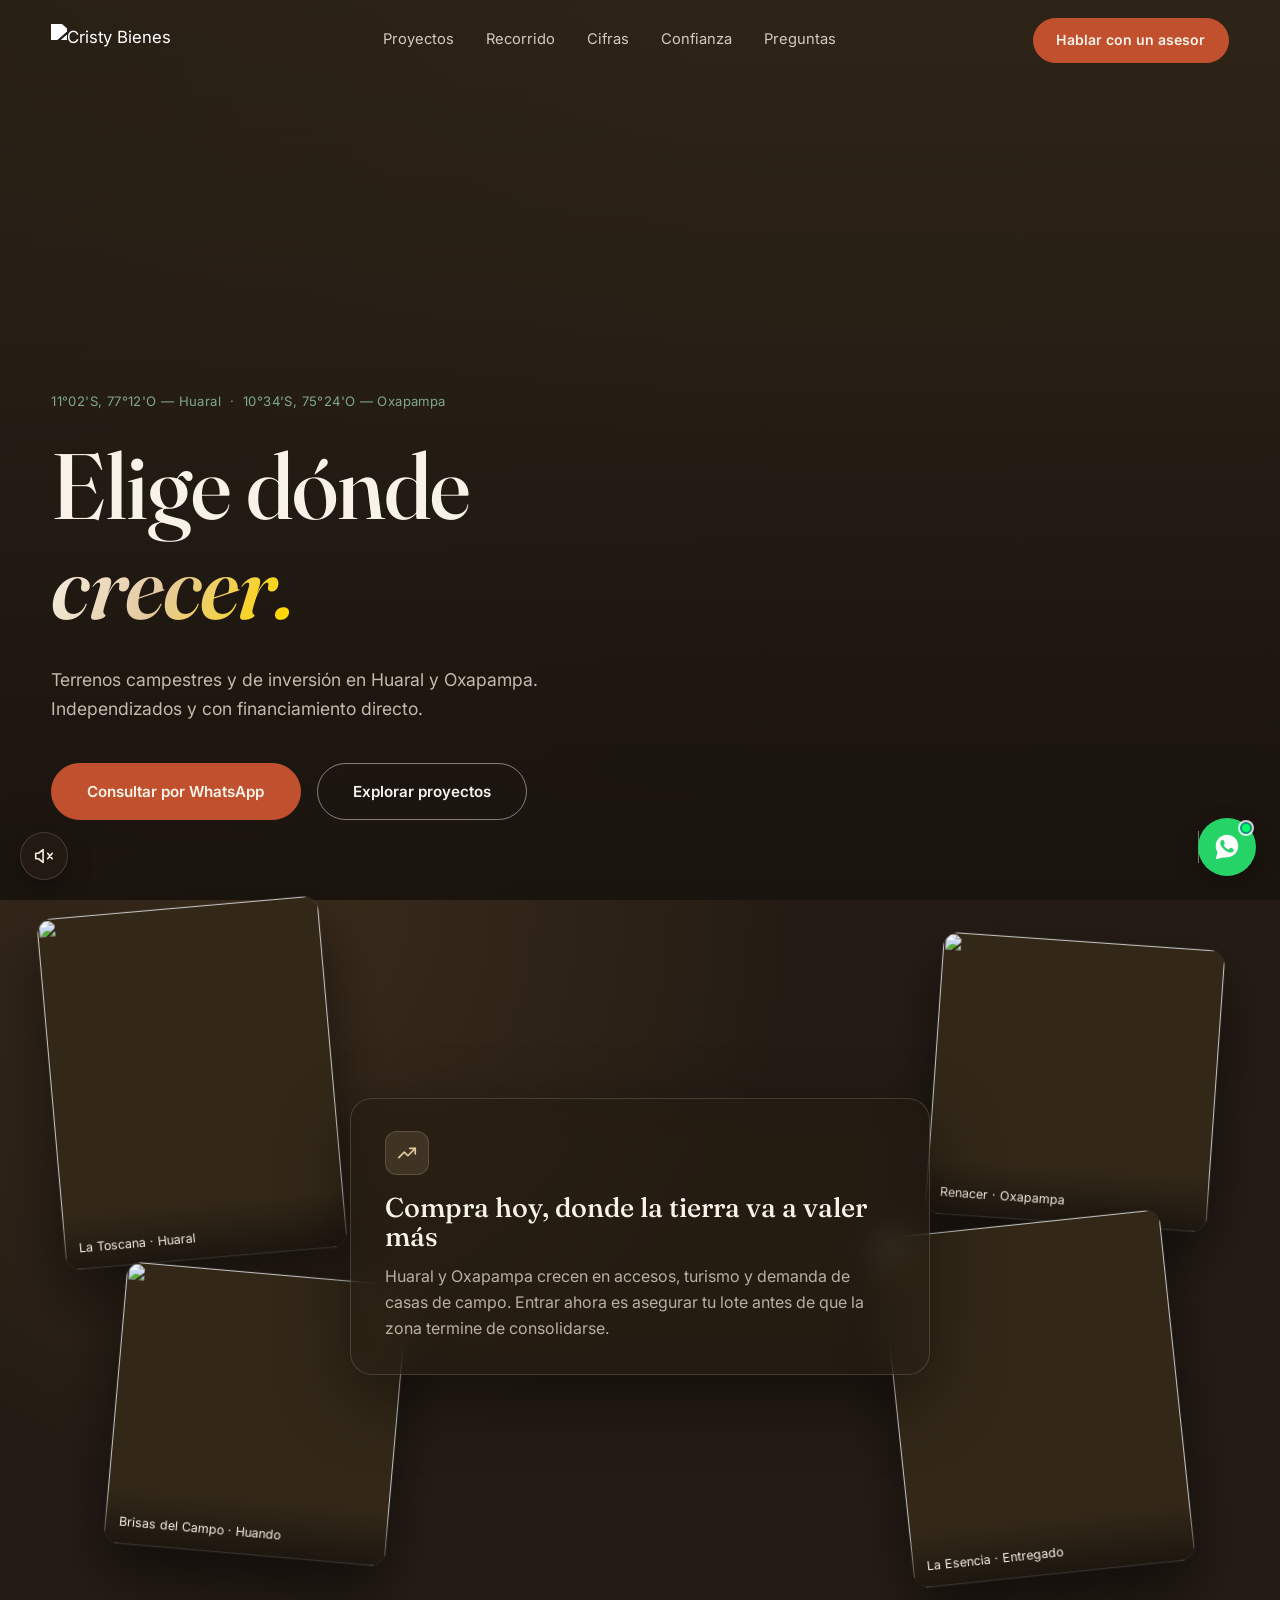
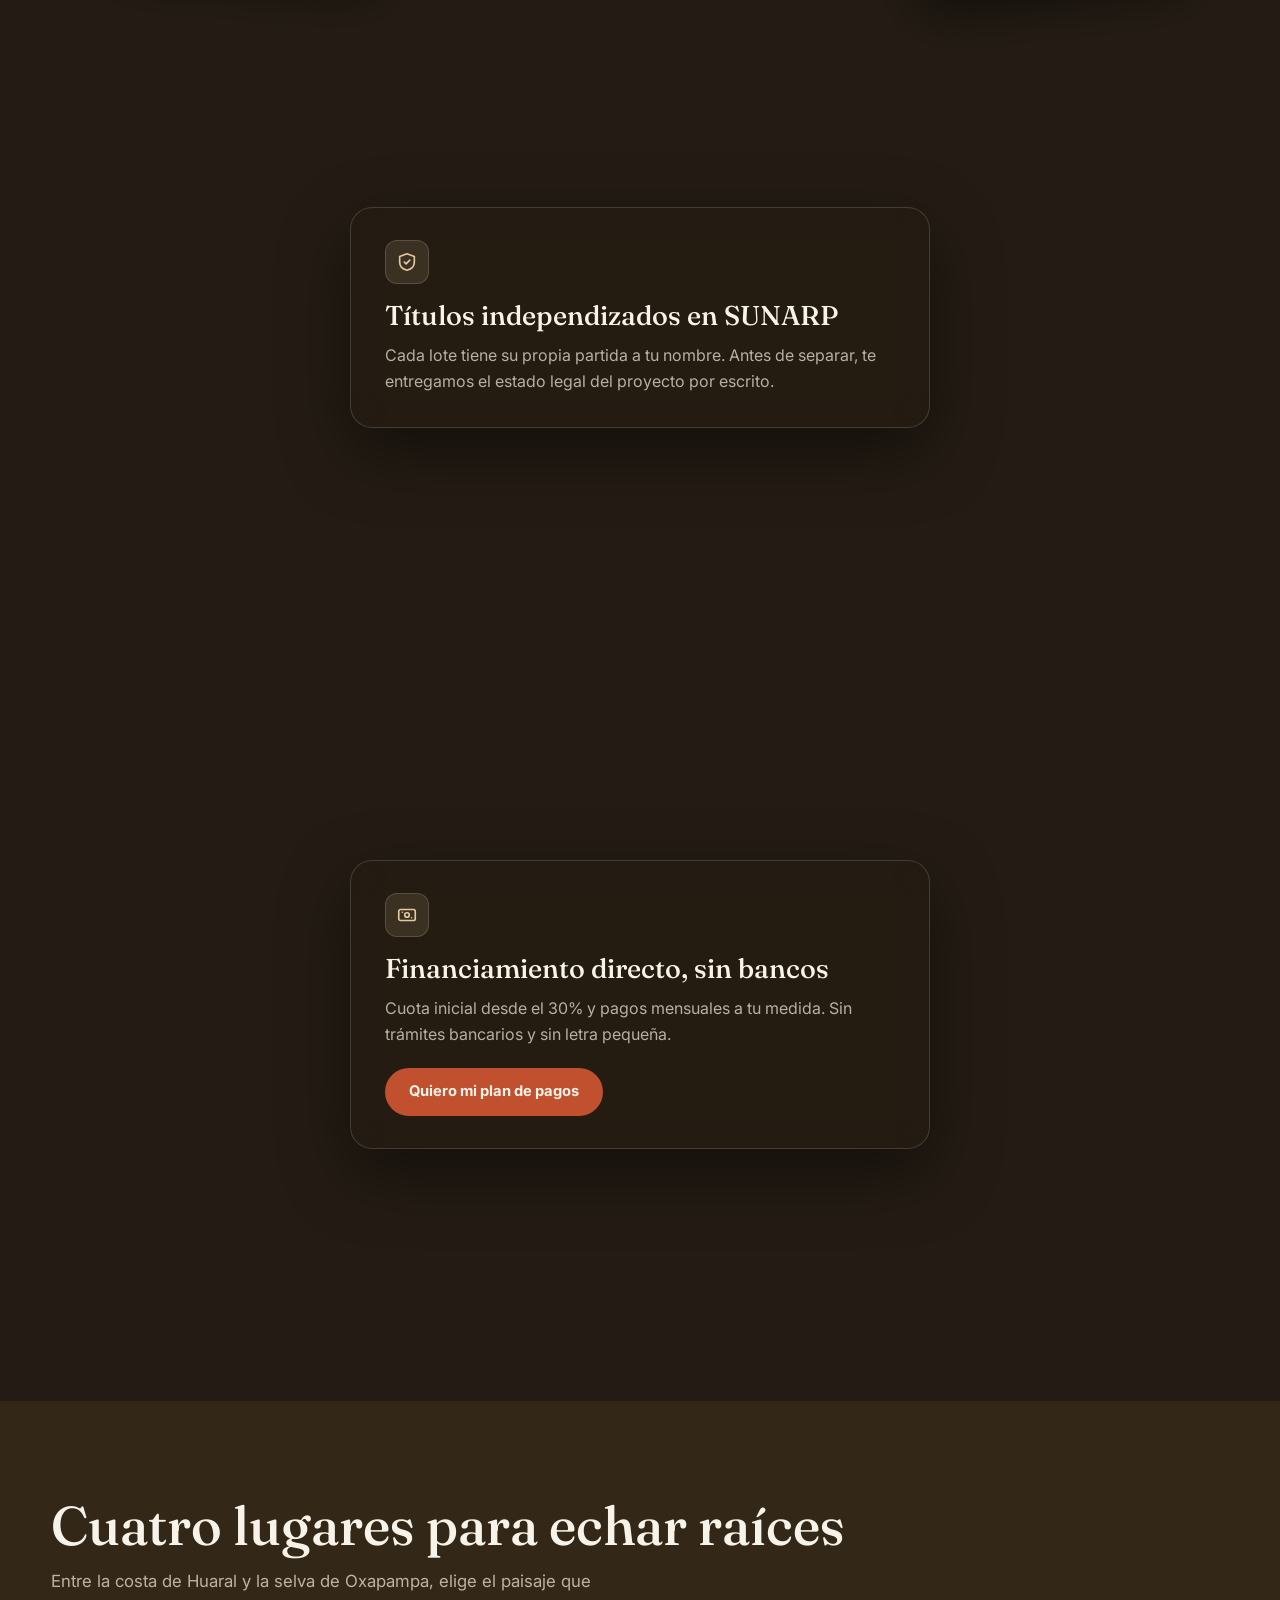
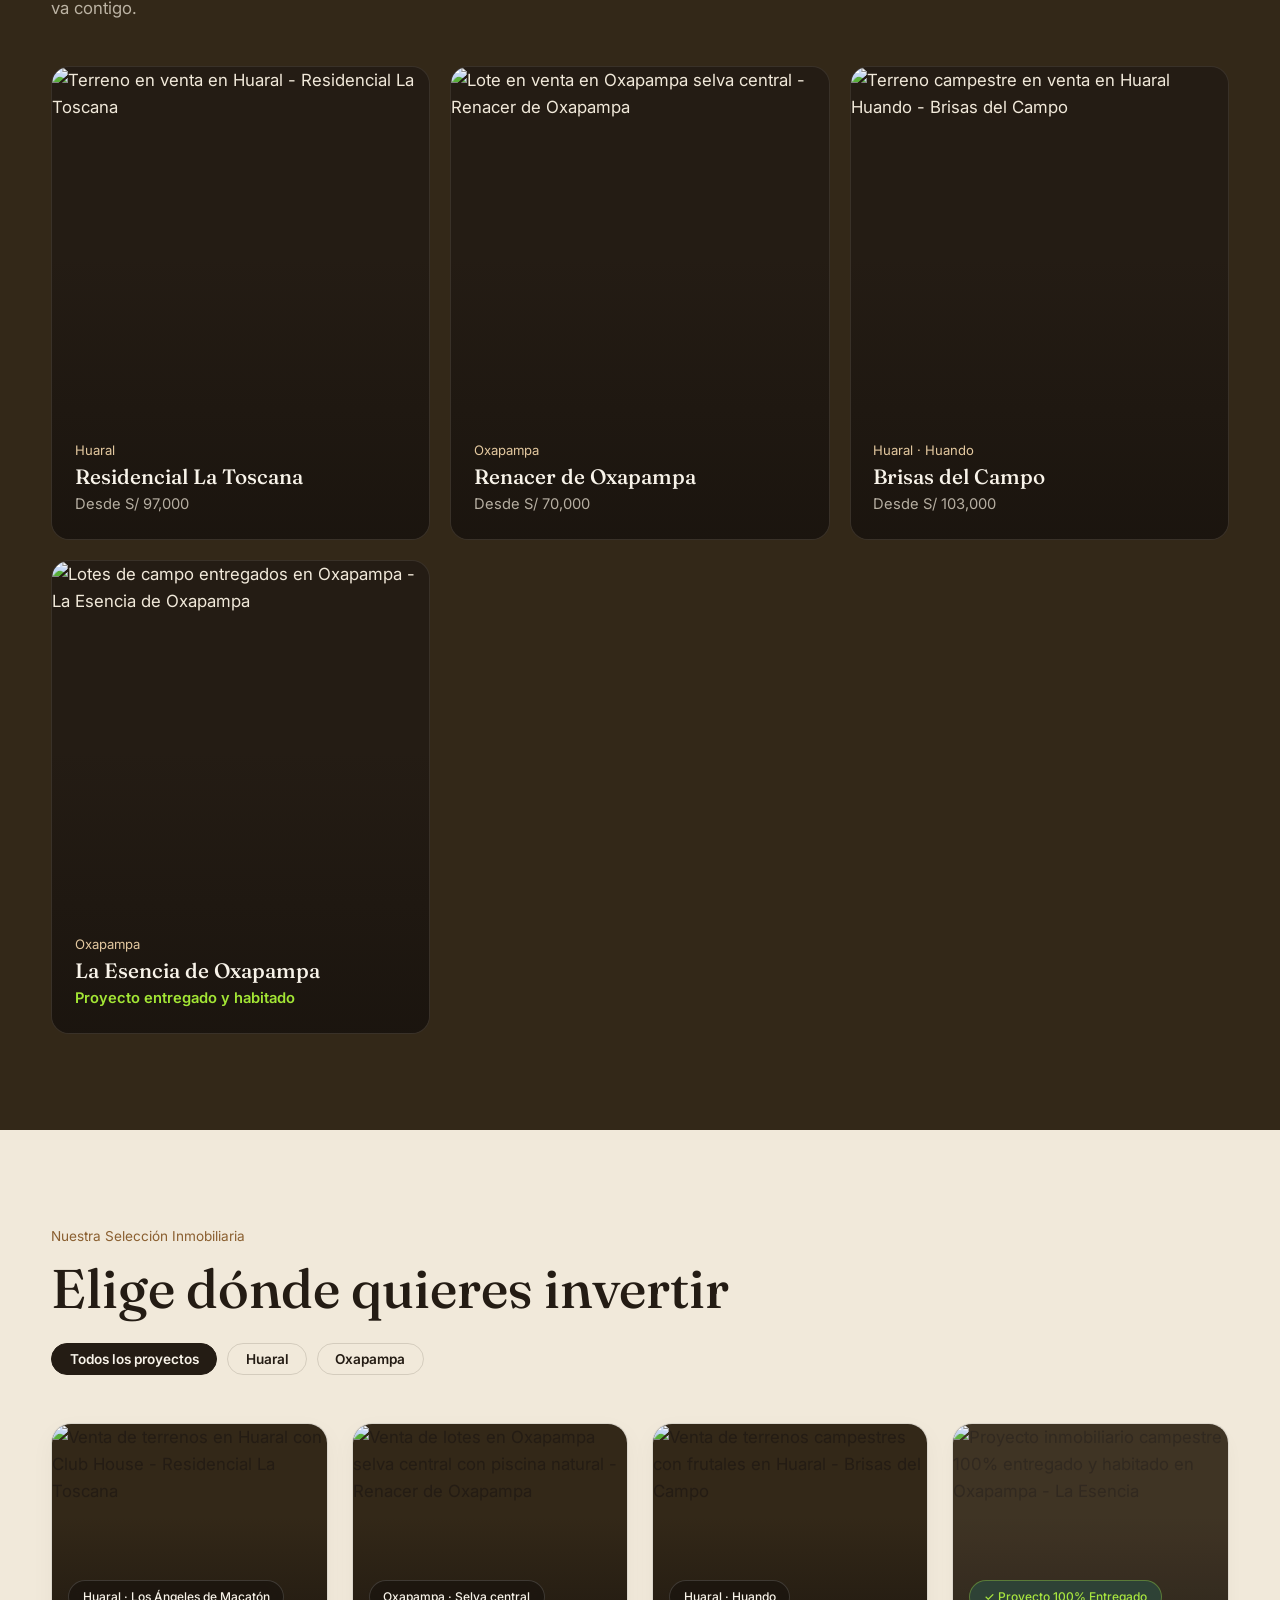
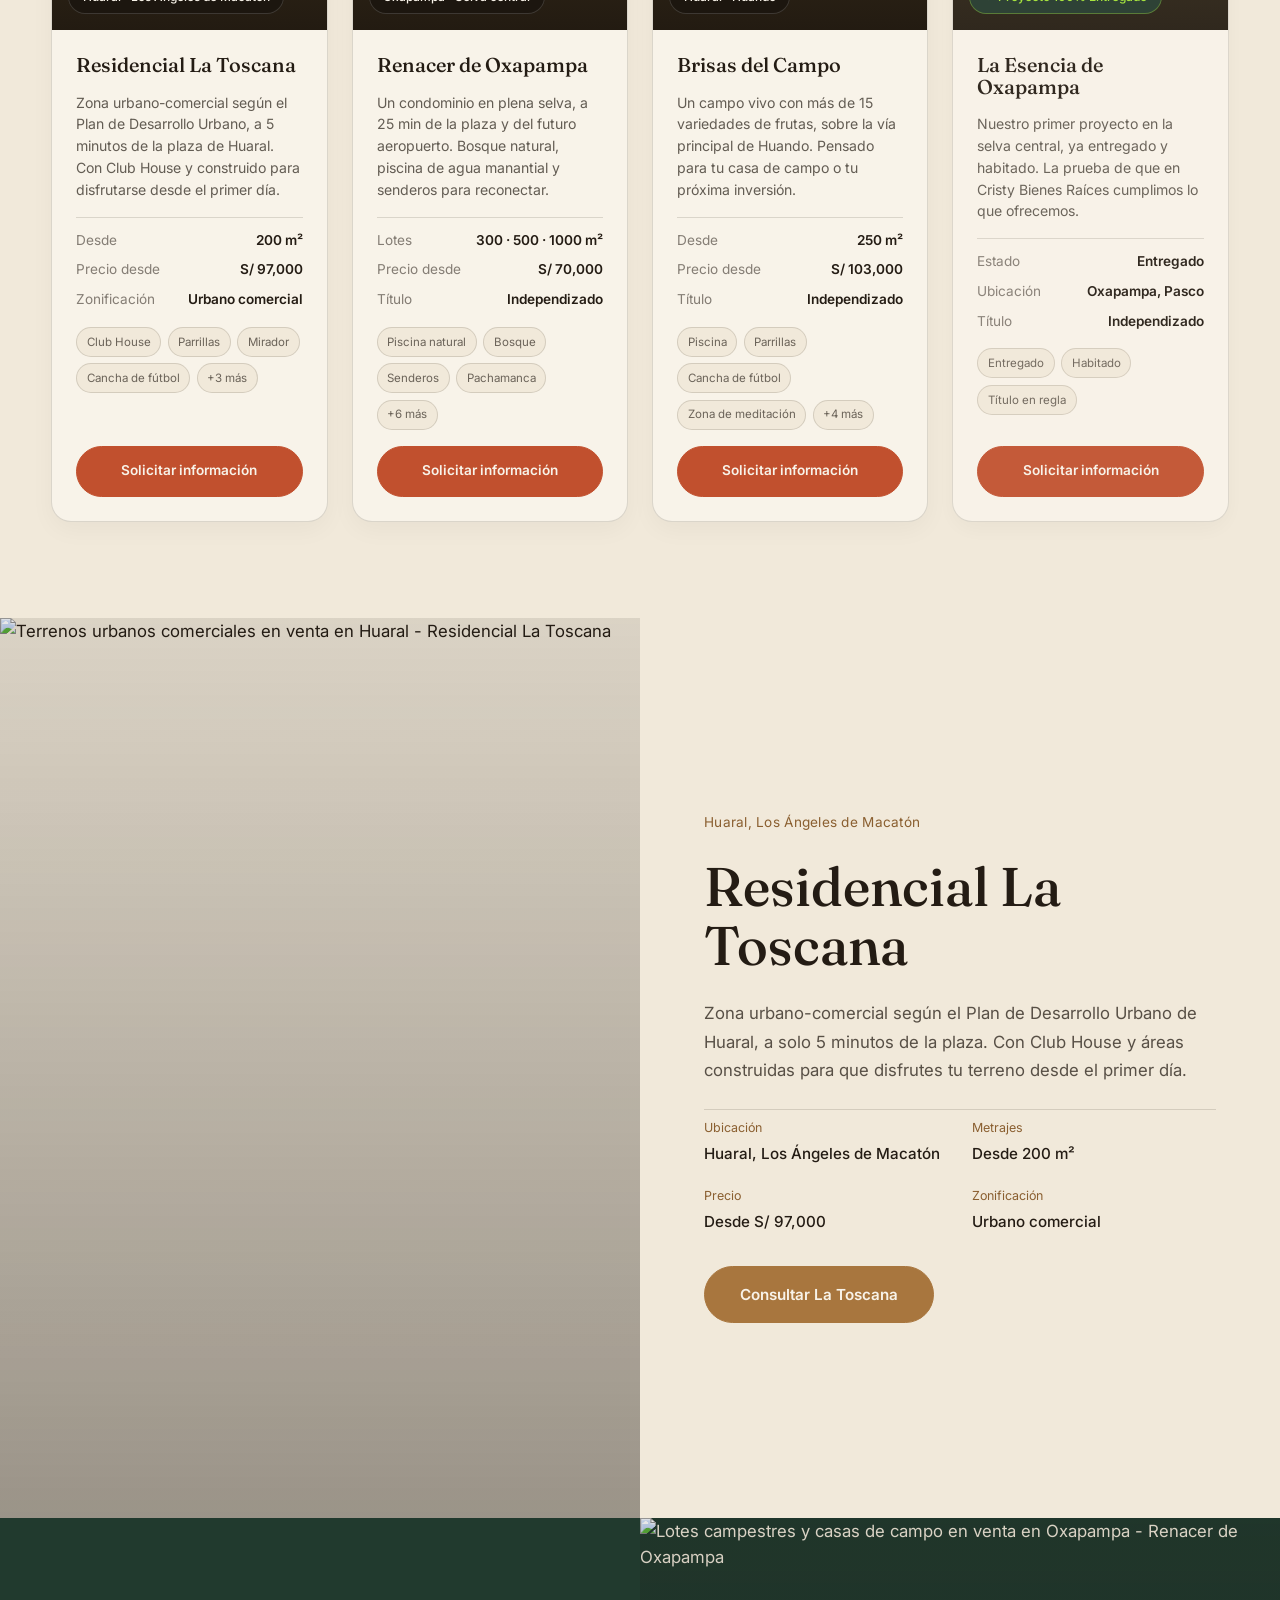
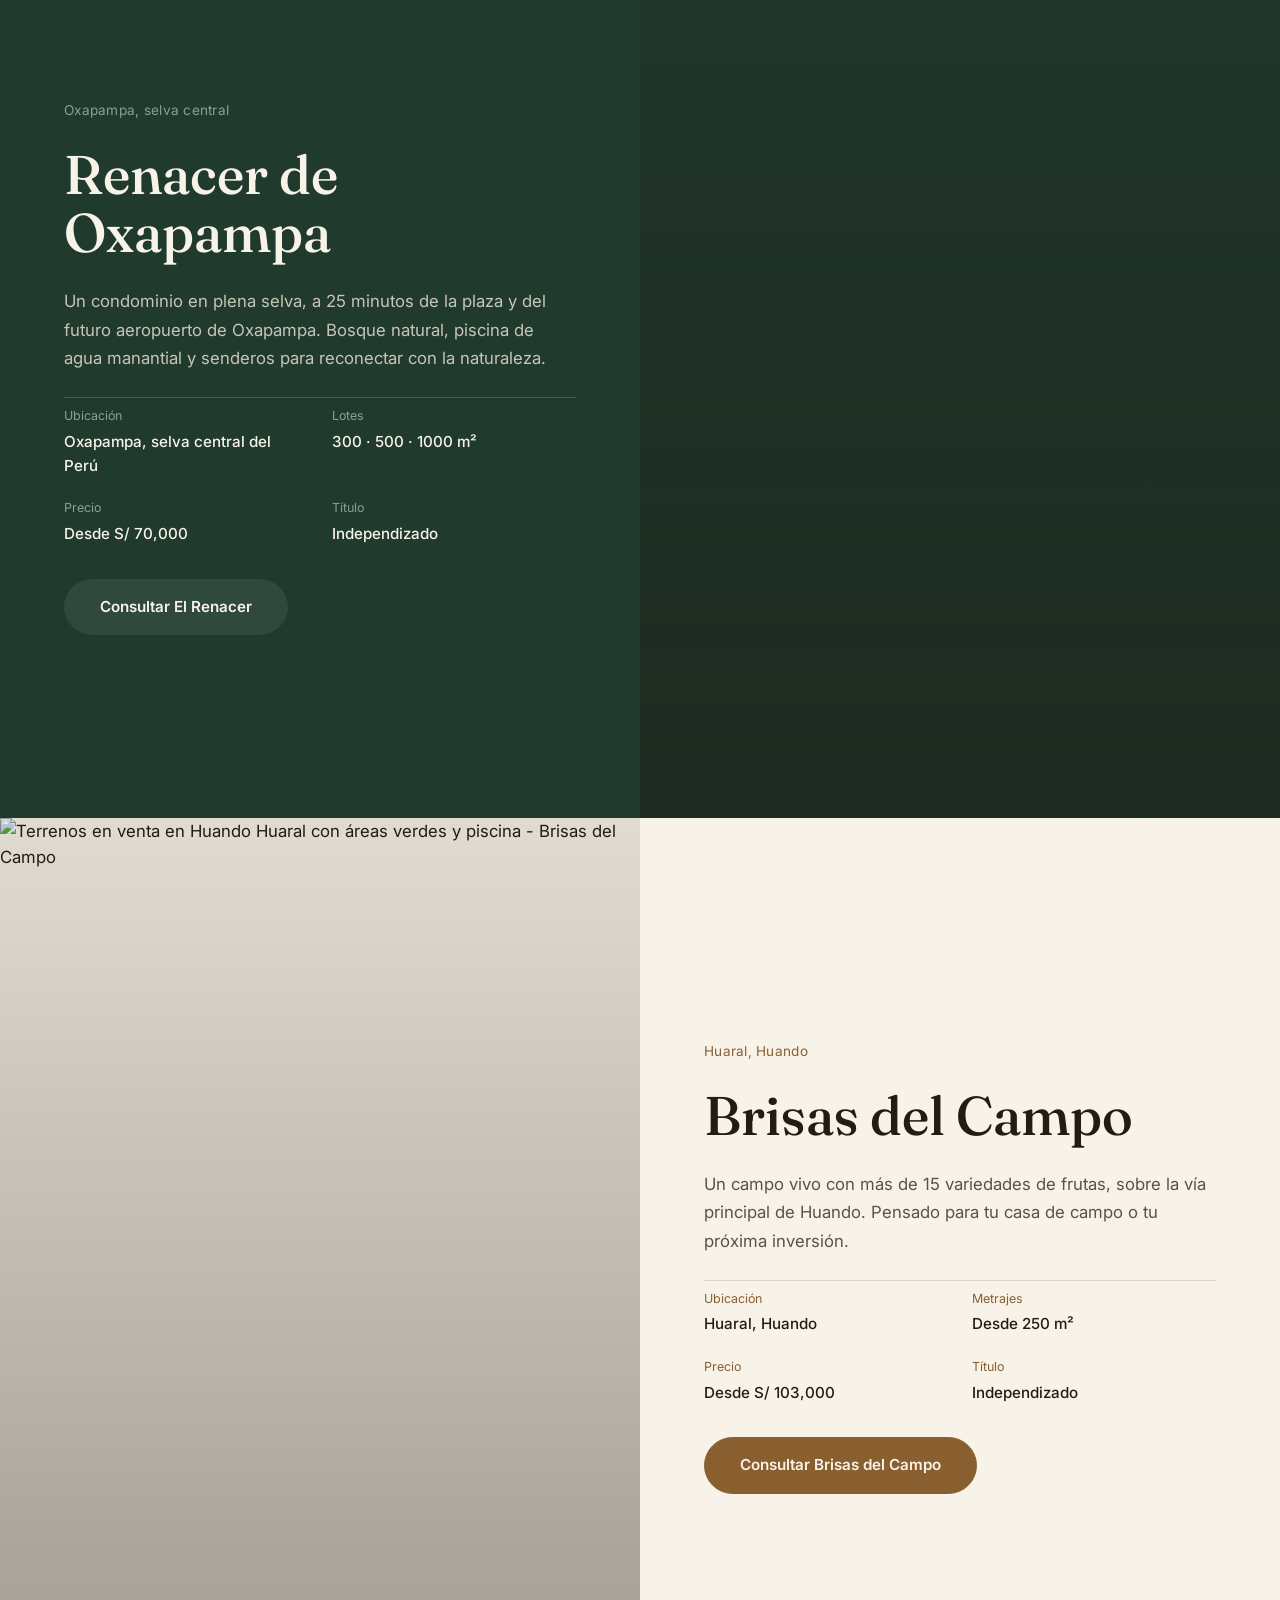
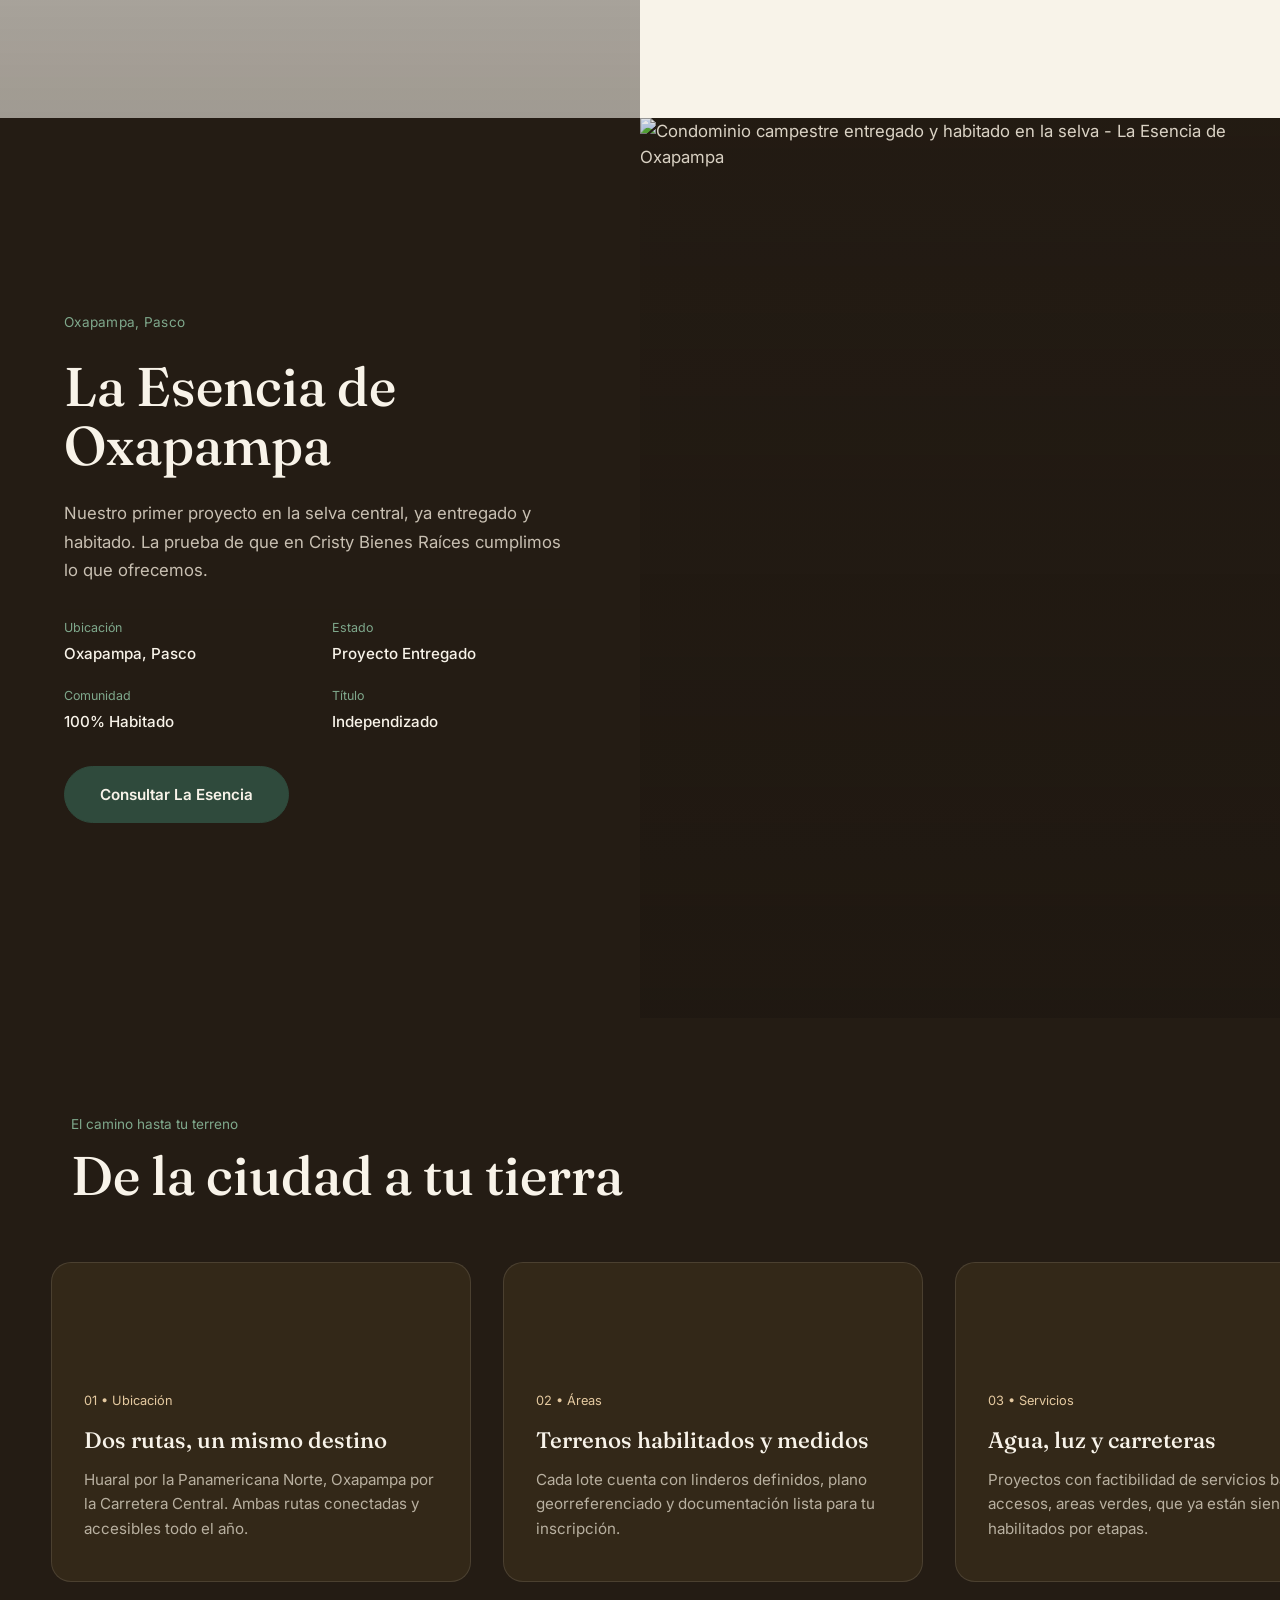
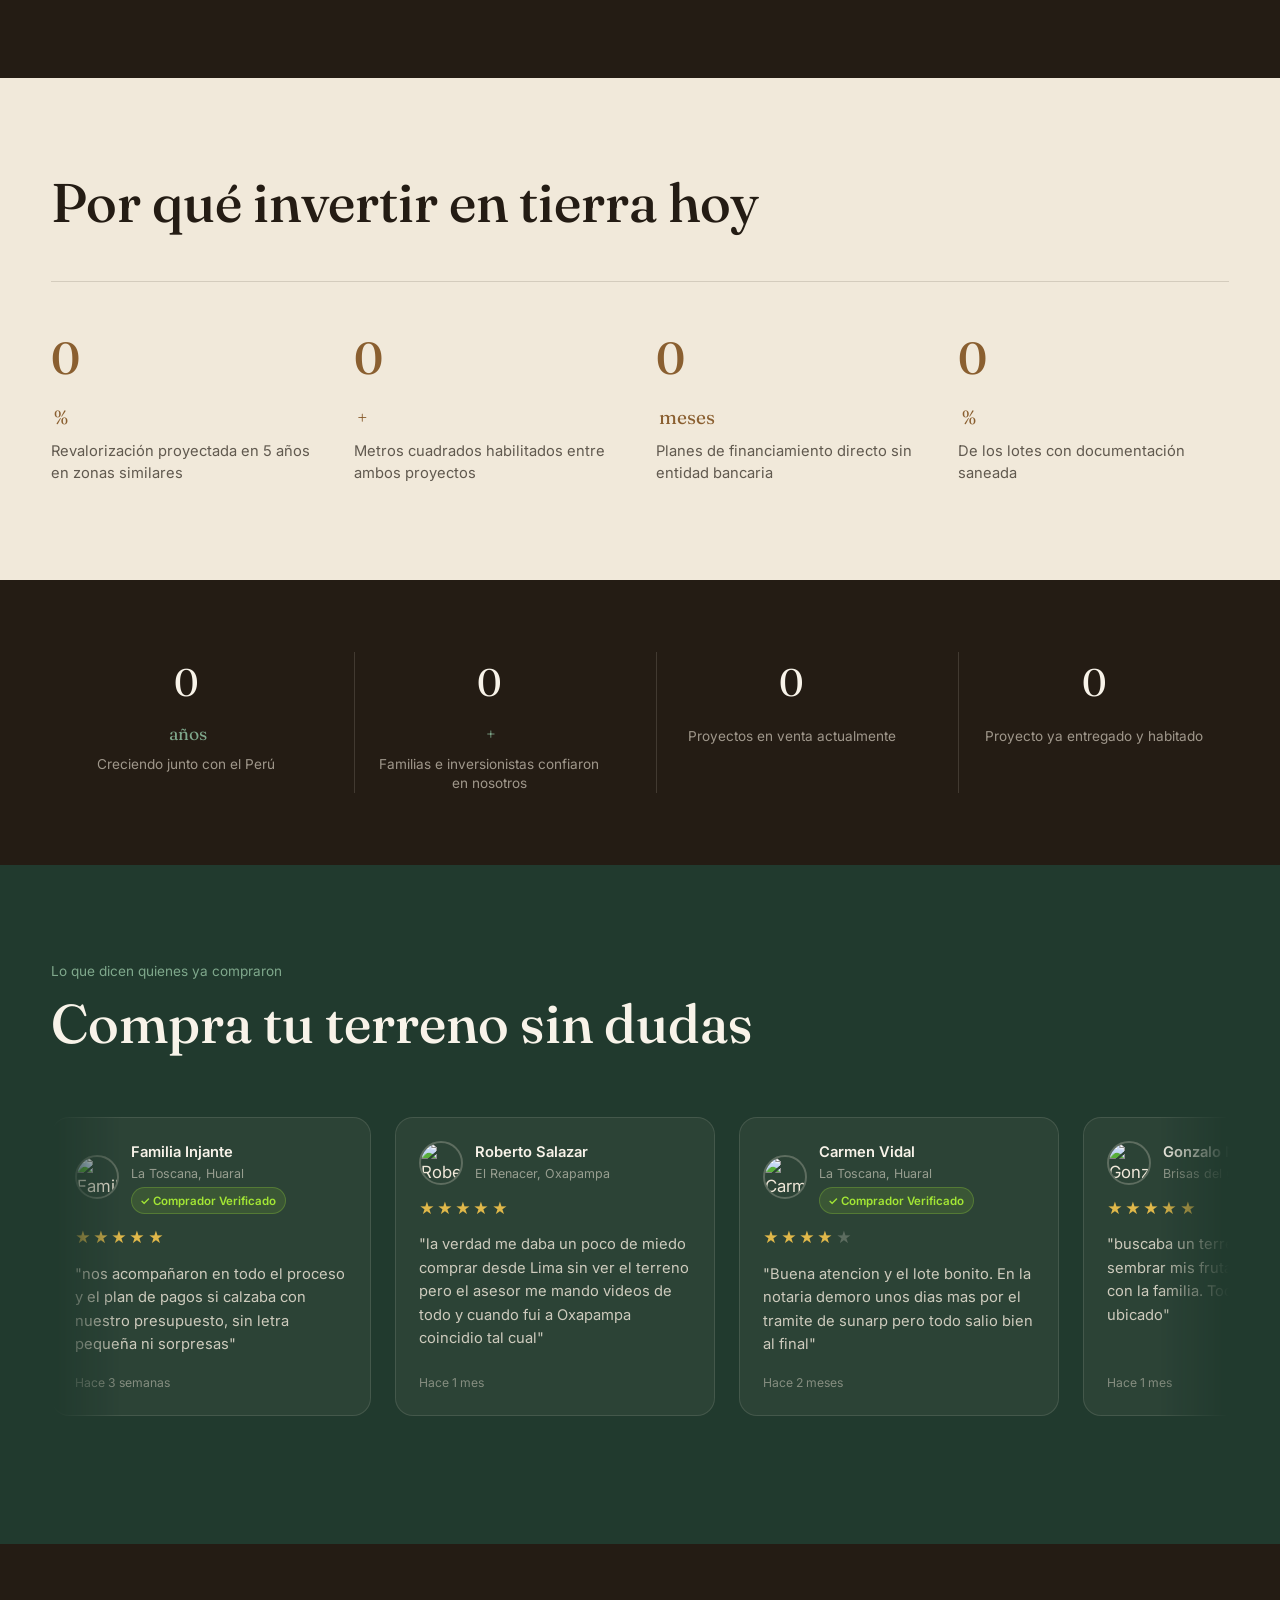
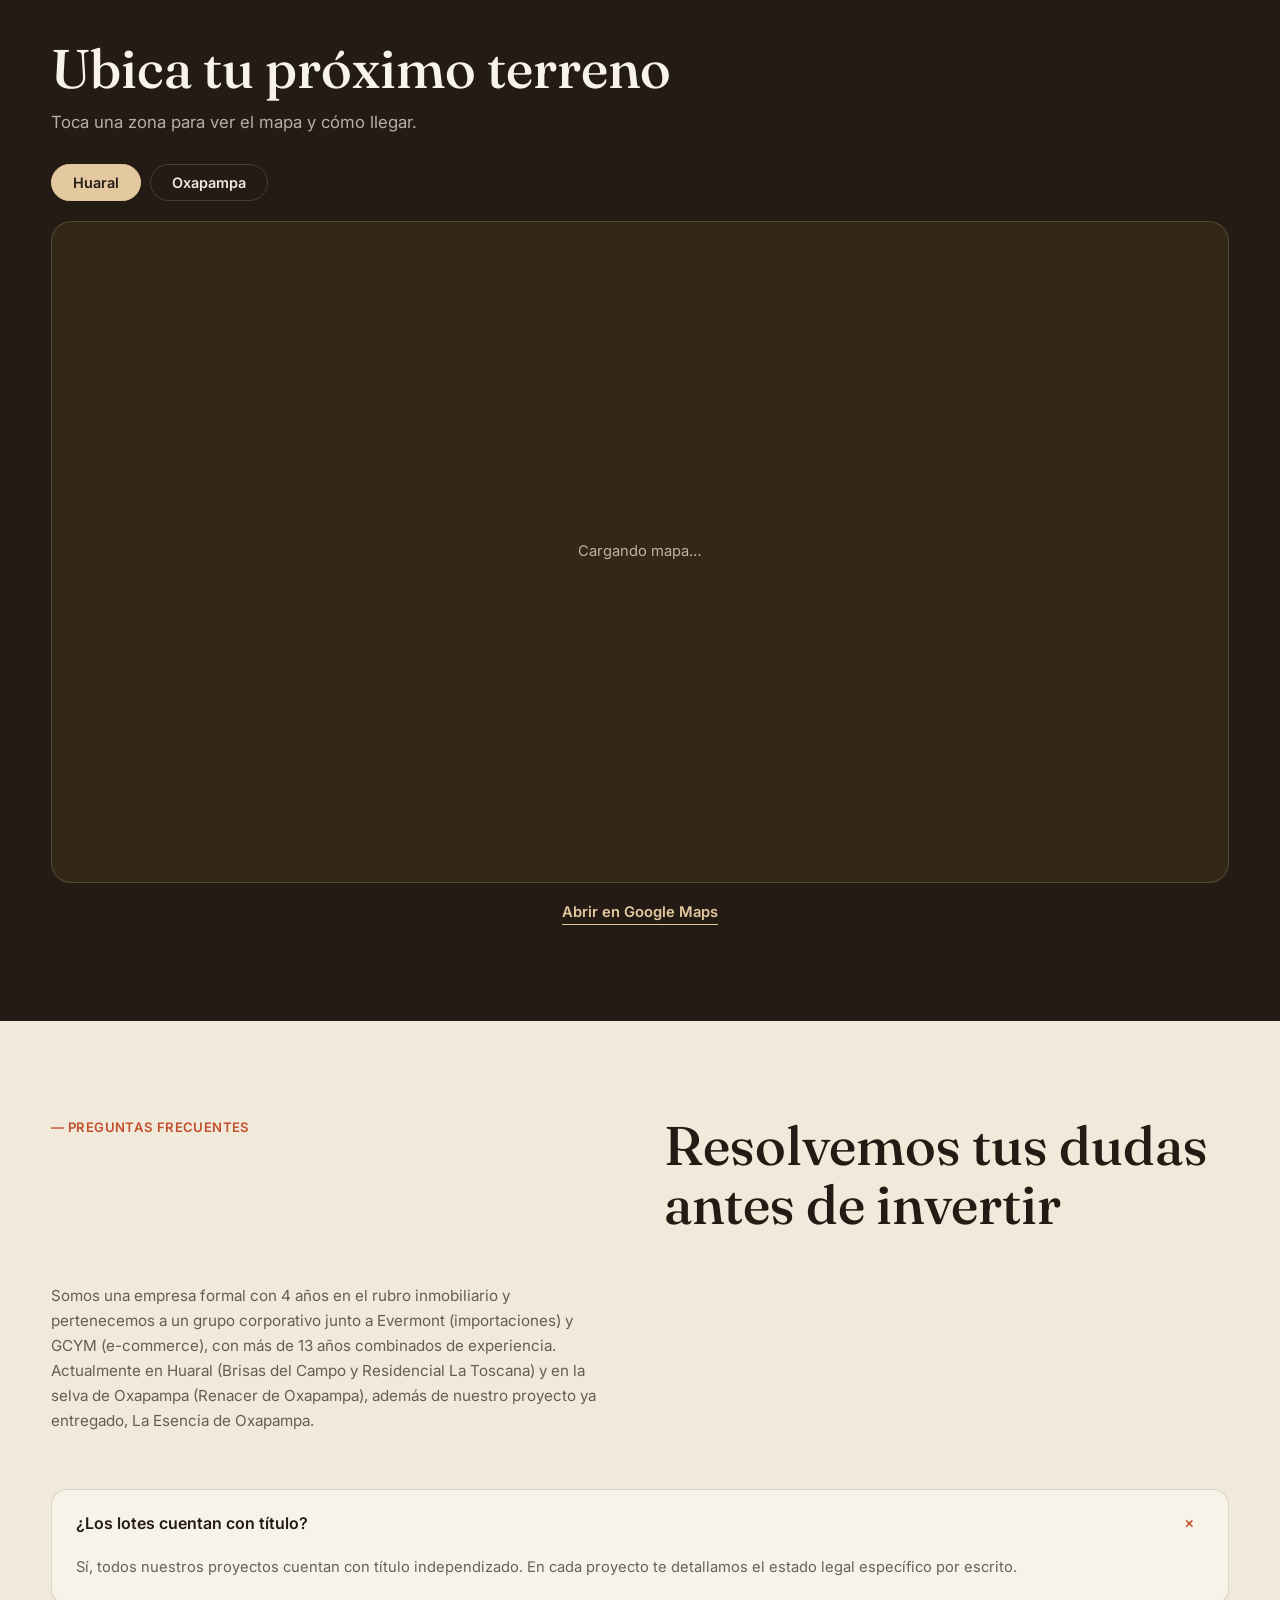
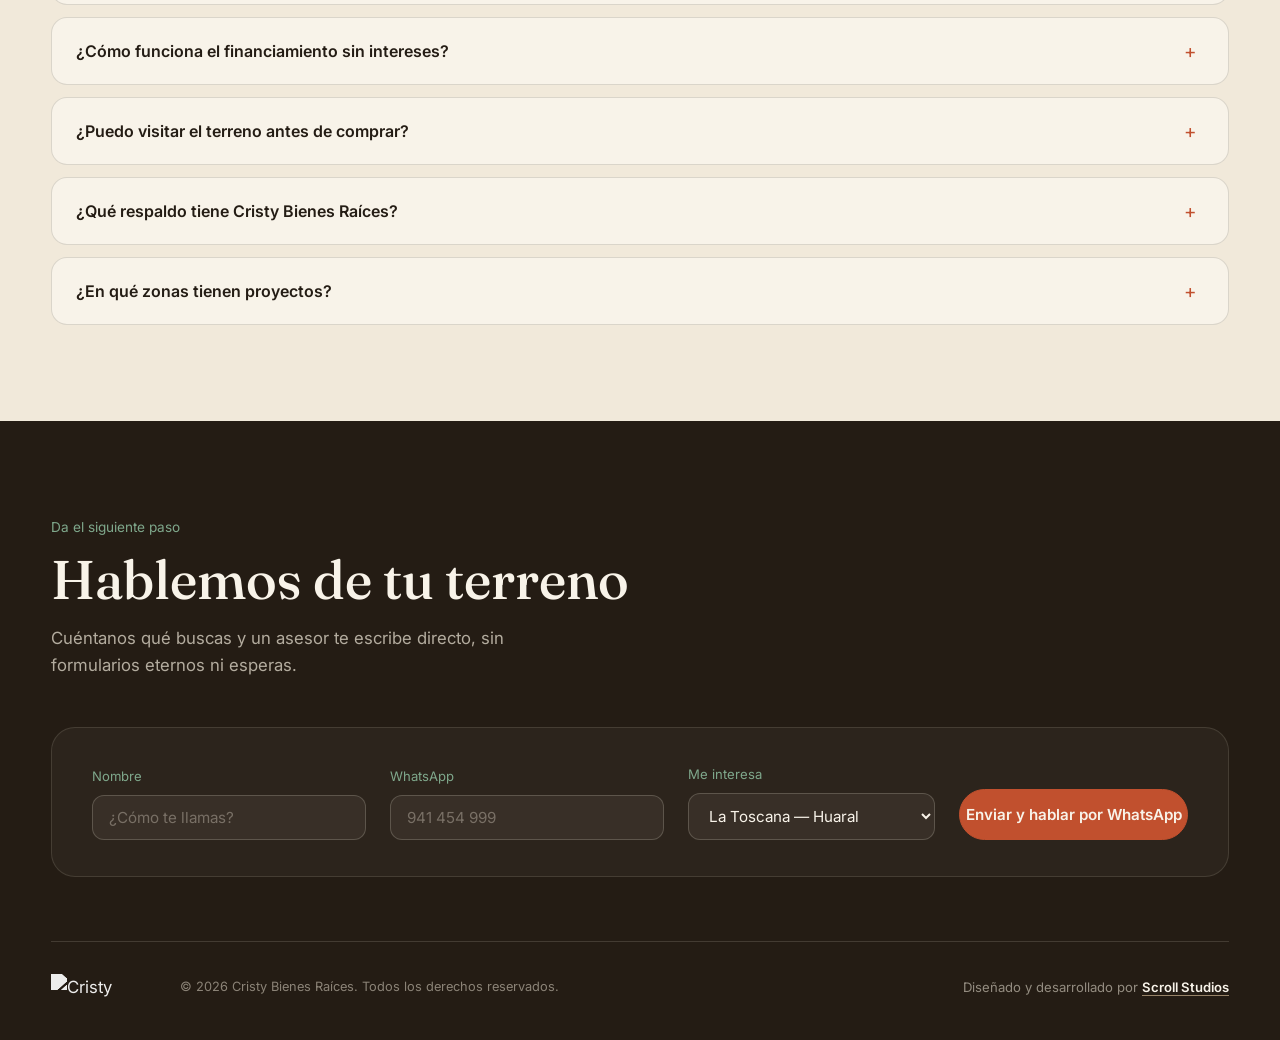
==== commit ec4972c0: "SEO: agregar verificacion de Google, sitemap.xml, robots.txt y optimizacion de metadatos" ====
--- a/index.html
+++ b/index.html
@@ -1,18 +1,191 @@
 <!DOCTYPE html>
-<html lang="es">
+<html lang="es-PE">
 <head>
 <meta charset="UTF-8">
 <meta name="viewport" content="width=device-width, initial-scale=1.0, viewport-fit=cover">
-<title>Livermont Inmobiliaria</title>
-<meta name="description" content="Livermont Inmobiliaria: terrenos campestres y de inversión en Huaral y Oxapampa. Asesoría personalizada, seguridad jurídica y alta rentabilidad.">
+<meta name="google-site-verification" content="eHpNnch8fZe67vuGnuNIRHxd32gK8WqXzzJBir5nG4w" />
+<title>Terrenos en Venta en Huaral y Oxapampa | Cristy Bienes Raíces</title>
+<meta name="description" content="Venta de terrenos y lotes de campo en Huaral y Oxapampa. Títulos independizados en SUNARP y financiamiento directo sin bancos. ¡Agenda tu visita hoy!">
+<meta name="robots" content="index, follow">
+<link rel="canonical" href="https://cristybienesraices.com/">
+
+<!-- Favicon -->
 <link rel="icon" type="image/png" href="https://inmobiliarialivermont.com/assets/logo-dark.png">
 <link rel="shortcut icon" href="https://inmobiliarialivermont.com/assets/logo-dark.png">
 
+<!-- Open Graph / Facebook / WhatsApp -->
+<meta property="og:type" content="website">
+<meta property="og:title" content="Terrenos en Venta en Huaral y Oxapampa | Cristy Bienes Raíces">
+<meta property="og:description" content="Venta de terrenos y lotes de campo en Huaral y Oxapampa con títulos independizados y financiamiento directo. ¡Agenda tu visita guiada gratuita!">
+<meta property="og:image" content="https://inmobiliarialivermont.com/_next/image?url=%2Fassets%2Ftoscana-2.jpg&w=1200&q=85">
+<meta property="og:image:width" content="1200">
+<meta property="og:image:height" content="630">
+<meta property="og:image:alt" content="Terrenos en venta en Huaral y Oxapampa - Cristy Bienes Raíces">
+<meta property="og:url" content="https://cristybienesraices.com/">
+<meta property="og:locale" content="es_PE">
+<meta property="og:site_name" content="Cristy Bienes Raíces">
+
+<!-- Twitter Card -->
+<meta name="twitter:card" content="summary_large_image">
+<meta name="twitter:title" content="Terrenos en Venta en Huaral y Oxapampa | Cristy Bienes Raíces">
+<meta name="twitter:description" content="Venta de terrenos y lotes de campo en Huaral y Oxapampa con títulos independizados y financiamiento directo. ¡Agenda tu visita guiada gratuita!">
+<meta name="twitter:image" content="https://inmobiliarialivermont.com/_next/image?url=%2Fassets%2Ftoscana-2.jpg&w=1200&q=85">
+
+<!-- Google Fonts Preconnect -->
 <link rel="preconnect" href="https://fonts.googleapis.com">
 <link rel="preconnect" href="https://fonts.gstatic.com" crossorigin>
 <link href="https://fonts.googleapis.com/css2?family=Fraunces:ital,opsz,wght@0,9..144,300..700;1,9..144,300..700&family=Inter:wght@400;600;700&family=Playfair+Display:ital,wght@1,600;1,700&family=Space+Grotesk:wght@600;700&family=Caveat:wght@700&family=Outfit:wght@600;700&family=Syne:wght@700;800&display=swap" rel="stylesheet">
 
 <link rel="stylesheet" href="styles.css">
+
+<!-- Datos Estructurados JSON-LD -->
+<script type="application/ld+json">
+{
+  "@context": "https://schema.org",
+  "@type": "RealEstateAgent",
+  "name": "Cristy Bienes Raíces",
+  "url": "https://cristybienesraices.com/",
+  "logo": "https://inmobiliarialivermont.com/assets/logo-dark.png",
+  "image": "https://inmobiliarialivermont.com/_next/image?url=%2Fassets%2Ftoscana-2.jpg&w=1200&q=85",
+  "description": "Inmobiliaria especializada en venta de terrenos campestres y lotes de inversión en Huaral y Oxapampa con títulos independizados y financiamiento directo.",
+  "telephone": "+51941454999",
+  "priceRange": "S/ 70,000 - S/ 103,000",
+  "areaServed": [
+    {
+      "@type": "AdministrativeArea",
+      "name": "Huaral, Lima, Perú"
+    },
+    {
+      "@type": "AdministrativeArea",
+      "name": "Oxapampa, Pasco, Perú"
+    },
+    {
+      "@type": "Country",
+      "name": "Perú"
+    }
+  ]
+}
+</script>
+
+<script type="application/ld+json">
+[
+  {
+    "@context": "https://schema.org",
+    "@type": "Product",
+    "name": "Residencial La Toscana - Terrenos en Huaral",
+    "description": "Terrenos urbano-comerciales desde 200 m² a 5 minutos de la plaza de Huaral. Con Club House, canchas deportivas, parrillas y habilitación urbana.",
+    "image": "https://inmobiliarialivermont.com/_next/image?url=%2Fassets%2Ftoscana-2.jpg&w=828&q=75",
+    "category": "Terrenos en Venta",
+    "offers": {
+      "@type": "Offer",
+      "url": "https://cristybienesraices.com/#toscana",
+      "priceCurrency": "PEN",
+      "price": "97000",
+      "priceValidUntil": "2027-12-31",
+      "availability": "https://schema.org/InStock",
+      "itemCondition": "https://schema.org/NewCondition"
+    }
+  },
+  {
+    "@context": "https://schema.org",
+    "@type": "Product",
+    "name": "Renacer de Oxapampa - Lotes Campestres en Selva Central",
+    "description": "Condominio campestre en la selva de Oxapampa con lotes de 300, 500 y 1000 m². Cuenta con bosque natural, piscina de agua manantial y títulos independizados.",
+    "image": "https://inmobiliarialivermont.com/_next/image?url=%2Fassets%2Frenacer-10.jpg&w=828&q=75",
+    "category": "Terrenos en Venta",
+    "offers": {
+      "@type": "Offer",
+      "url": "https://cristybienesraices.com/#renacer",
+      "priceCurrency": "PEN",
+      "price": "70000",
+      "priceValidUntil": "2027-12-31",
+      "availability": "https://schema.org/InStock",
+      "itemCondition": "https://schema.org/NewCondition"
+    }
+  },
+  {
+    "@context": "https://schema.org",
+    "@type": "Product",
+    "name": "Brisas del Campo - Terrenos Campestres en Huando, Huaral",
+    "description": "Terrenos campestres desde 250 m² con más de 15 variedades de árboles frutales sobre la vía principal de Huando, Huaral. Título independizado.",
+    "image": "https://inmobiliarialivermont.com/_next/image?url=%2Fassets%2Fbrisas-3.jpg&w=828&q=75",
+    "category": "Terrenos en Venta",
+    "offers": {
+      "@type": "Offer",
+      "url": "https://cristybienesraices.com/#brisas",
+      "priceCurrency": "PEN",
+      "price": "103000",
+      "priceValidUntil": "2027-12-31",
+      "availability": "https://schema.org/InStock",
+      "itemCondition": "https://schema.org/NewCondition"
+    }
+  },
+  {
+    "@context": "https://schema.org",
+    "@type": "Product",
+    "name": "La Esencia de Oxapampa - Condominio Campestre Entregado",
+    "description": "Primer proyecto inmobiliario en la selva central de Oxapampa, 100% entregado y habitado con títulos independizados en SUNARP.",
+    "image": "https://inmobiliarialivermont.com/_next/image?url=%2Fassets%2Fesencia-2.jpg&w=828&q=75",
+    "category": "Terrenos Entregados",
+    "offers": {
+      "@type": "Offer",
+      "url": "https://cristybienesraices.com/#esencia",
+      "priceCurrency": "PEN",
+      "availability": "https://schema.org/SoldOut",
+      "itemCondition": "https://schema.org/UsedCondition"
+    }
+  }
+]
+</script>
+
+<script type="application/ld+json">
+{
+  "@context": "https://schema.org",
+  "@type": "FAQPage",
+  "mainEntity": [
+    {
+      "@type": "Question",
+      "name": "¿Los lotes cuentan con título?",
+      "acceptedAnswer": {
+        "@type": "Answer",
+        "text": "Sí, todos nuestros proyectos cuentan con título independizado. En cada proyecto te detallamos el estado legal específico por escrito."
+      }
+    },
+    {
+      "@type": "Question",
+      "name": "¿Cómo funciona el financiamiento sin intereses?",
+      "acceptedAnswer": {
+        "@type": "Answer",
+        "text": "En etapa de preventa financiamos directamente, sin bancos y sin intereses. Defines una cuota inicial mayor al 30% del total de tu lote y pagos mensuales a tu medida para asegurar tu lote al mejor precio."
+      }
+    },
+    {
+      "@type": "Question",
+      "name": "¿Puedo visitar el terreno antes de comprar?",
+      "acceptedAnswer": {
+        "@type": "Answer",
+        "text": "Por supuesto. Organizamos visitas guiadas gratuitas para que conozcas el proyecto, las áreas comunes y el avance real, sin ningún compromiso."
+      }
+    },
+    {
+      "@type": "Question",
+      "name": "¿Qué respaldo tiene Cristy Bienes Raíces?",
+      "acceptedAnswer": {
+        "@type": "Answer",
+        "text": "Somos una empresa formal con 4 años en el rubro inmobiliario y pertenecemos a un grupo corporativo junto a Evermont (importaciones) y GCYM (e-commerce), con más de 13 años combinados de experiencia respaldando cada proyecto."
+      }
+    },
+    {
+      "@type": "Question",
+      "name": "¿En qué zonas tienen proyectos?",
+      "acceptedAnswer": {
+        "@type": "Answer",
+        "text": "Actualmente en Huaral (Brisas del Campo y Residencial La Toscana) y en la selva de Oxapampa (Renacer de Oxapampa), además de nuestro proyecto ya entregado, La Esencia de Oxapampa."
+      }
+    }
+  ]
+}
+</script>
 </head>
 <body>
 
@@ -20,7 +193,7 @@
 <header class="navbar" id="navbar">
   <div class="navbar__inner">
     <a href="#top" class="navbar__logo">
-      <img src="https://inmobiliarialivermont.com/assets/logo-dark.png" alt="Livermont" class="navbar__logo-img">
+      <img src="https://inmobiliarialivermont.com/assets/logo-dark.png" alt="Cristy Bienes Raíces" class="navbar__logo-img" width="160" height="38">
     </a>
 
     <nav class="navbar__nav" id="navMenu">
@@ -31,7 +204,7 @@
       <a href="#faq" class="navbar__link">Preguntas</a>
     </nav>
 
-    <a href="https://wa.me/51941454999?text=Hola%2C%20quiero%20hablar%20con%20un%20asesor%20de%20Livermont"
+    <a href="https://wa.me/51941454999?text=Hola%2C%20quiero%20hablar%20con%20un%20asesor%20de%20Cristy%20Bienes%20Ra%C3%ADces"
        class="navbar__cta" target="_blank" rel="noopener">
       Hablar con un asesor
     </a>
@@ -44,7 +217,7 @@
 
 <!-- ===================== HERO ===================== -->
 <section class="hero" id="top">
-  <video class="hero__video" id="heroVideo" autoplay muted loop playsinline preload="auto" aria-hidden="true">
+  <video class="hero__video" id="heroVideo" autoplay muted loop playsinline preload="auto" aria-hidden="true" poster="https://inmobiliarialivermont.com/_next/image?url=%2Fassets%2Ftoscana-2.jpg&w=1920&q=75" width="1920" height="1080">
     <source src="https://inmobiliarialivermont.com/assets/vive-completo.mp4" type="video/mp4">
   </video>
   <div class="hero__overlay" aria-hidden="true"></div>
@@ -62,7 +235,7 @@
     </p>
 
     <div class="hero__actions">
-      <a href="https://wa.me/51941454999?text=Hola%2C%20quiero%20informaci%C3%B3n%20sobre%20los%20terrenos%20de%20Livermont"
+      <a href="https://wa.me/51941454999?text=Hola%2C%20quiero%20informaci%C3%B3n%20sobre%20los%20terrenos%20de%20Cristy%20Bienes%20Ra%C3%ADces"
          class="btn btn--primary" target="_blank" rel="noopener">
         Consultar por WhatsApp
       </a>
@@ -73,6 +246,105 @@
   <div class="hero__scrollcue" aria-hidden="true">
     <span></span>
     <p>Desliza</p>
+  </div>
+</section>
+
+<!-- ===================== GALERÍA NARRATIVA (PARALLAX STICKY) ===================== -->
+<section class="story" id="galeria" aria-labelledby="storyTitle">
+  <h2 class="sr-only" id="storyTitle">Por qué elegir Cristy Bienes Raíces</h2>
+
+  <!-- Marco fijo: se queda en pantalla mientras las tarjetas suben -->
+  <div class="story__stage" aria-hidden="true">
+    <figure class="story__photo story__photo--1" data-speed="-10">
+      <img src="https://inmobiliarialivermont.com/_next/image?url=%2Fassets%2Ftoscana-2.jpg&w=828&q=75" alt="" loading="lazy" decoding="async">
+      <figcaption>La Toscana · Huaral</figcaption>
+    </figure>
+    <figure class="story__photo story__photo--2" data-speed="12">
+      <img src="https://inmobiliarialivermont.com/_next/image?url=%2Fassets%2Frenacer-10.jpg&w=828&q=75" alt="" loading="lazy" decoding="async">
+      <figcaption>Renacer · Oxapampa</figcaption>
+    </figure>
+    <figure class="story__photo story__photo--3" data-speed="-14">
+      <img src="https://inmobiliarialivermont.com/_next/image?url=%2Fassets%2Fbrisas-1.jpg&w=828&q=75" alt="" loading="lazy" decoding="async">
+      <figcaption>Brisas del Campo · Huando</figcaption>
+    </figure>
+    <figure class="story__photo story__photo--4" data-speed="10">
+      <img src="https://inmobiliarialivermont.com/_next/image?url=%2Fassets%2Fesencia-2.jpg&w=828&q=75" alt="" loading="lazy" decoding="async">
+      <figcaption>La Esencia · Entregado</figcaption>
+    </figure>
+  </div>
+
+  <!-- Narrativa: sube con el scroll por encima del marco -->
+  <div class="story__cards">
+    <article class="story__card">
+      <span class="story__icon" aria-hidden="true">
+        <svg viewBox="0 0 24 24" width="22" height="22" fill="none" stroke="currentColor" stroke-width="1.8" stroke-linecap="round" stroke-linejoin="round"><path d="M3 17l6-6 4 4 8-8"/><path d="M15 7h6v6"/></svg>
+      </span>
+      <h3>Compra hoy, donde la tierra va a valer más</h3>
+      <p>Huaral y Oxapampa crecen en accesos, turismo y demanda de casas de campo. Entrar ahora es asegurar tu lote antes de que la zona termine de consolidarse.</p>
+    </article>
+
+    <article class="story__card">
+      <span class="story__icon" aria-hidden="true">
+        <svg viewBox="0 0 24 24" width="22" height="22" fill="none" stroke="currentColor" stroke-width="1.8" stroke-linecap="round" stroke-linejoin="round"><path d="M12 3l8 3v6c0 4.5-3.2 7.8-8 9-4.8-1.2-8-4.5-8-9V6l8-3z"/><path d="M9 12l2 2 4-4"/></svg>
+      </span>
+      <h3>Títulos independizados en SUNARP</h3>
+      <p>Cada lote tiene su propia partida a tu nombre. Antes de separar, te entregamos el estado legal del proyecto por escrito.</p>
+    </article>
+
+    <article class="story__card">
+      <span class="story__icon" aria-hidden="true">
+        <svg viewBox="0 0 24 24" width="22" height="22" fill="none" stroke="currentColor" stroke-width="1.8" stroke-linecap="round" stroke-linejoin="round"><rect x="3" y="6" width="18" height="12" rx="2"/><circle cx="12" cy="12" r="2.5"/><path d="M7 9v.01M17 15v.01"/></svg>
+      </span>
+      <h3>Financiamiento directo, sin bancos</h3>
+      <p>Cuota inicial desde el 30% y pagos mensuales a tu medida. Sin trámites bancarios y sin letra pequeña.</p>
+      <a class="story__cta" href="https://wa.me/51941454999?text=Hola%2C%20quiero%20conocer%20el%20plan%20de%20financiamiento%20directo" target="_blank" rel="noopener">Quiero mi plan de pagos</a>
+    </article>
+  </div>
+</section>
+
+<!-- ===================== GALERÍA GRID DE PROYECTOS ===================== -->
+<section class="ggrid" id="galeria-proyectos" aria-labelledby="ggridTitle">
+  <div class="ggrid__head">
+    <h2 id="ggridTitle">Cuatro lugares para echar raíces</h2>
+    <p>Entre la costa de Huaral y la selva de Oxapampa, elige el paisaje que va contigo.</p>
+  </div>
+
+  <div class="ggrid__grid">
+    <a class="ggrid__card" href="#todos-los-proyectos">
+      <img src="https://inmobiliarialivermont.com/_next/image?url=%2Fassets%2Ftoscana-2.jpg&w=640&q=75" alt="Terreno en venta en Huaral - Residencial La Toscana" loading="lazy" decoding="async" width="640" height="420">
+      <div class="ggrid__info">
+        <span class="ggrid__loc">Huaral</span>
+        <h3>Residencial La Toscana</h3>
+        <p class="ggrid__price">Desde S/ 97,000</p>
+      </div>
+    </a>
+
+    <a class="ggrid__card" href="#todos-los-proyectos">
+      <img src="https://inmobiliarialivermont.com/_next/image?url=%2Fassets%2Frenacer-10.jpg&w=640&q=75" alt="Lote en venta en Oxapampa selva central - Renacer de Oxapampa" loading="lazy" decoding="async" width="640" height="420">
+      <div class="ggrid__info">
+        <span class="ggrid__loc">Oxapampa</span>
+        <h3>Renacer de Oxapampa</h3>
+        <p class="ggrid__price">Desde S/ 70,000</p>
+      </div>
+    </a>
+
+    <a class="ggrid__card" href="#todos-los-proyectos">
+      <img src="https://inmobiliarialivermont.com/_next/image?url=%2Fassets%2Fbrisas-3.jpg&w=640&q=75" alt="Terreno campestre en venta en Huaral Huando - Brisas del Campo" loading="lazy" decoding="async" width="640" height="420">
+      <div class="ggrid__info">
+        <span class="ggrid__loc">Huaral · Huando</span>
+        <h3>Brisas del Campo</h3>
+        <p class="ggrid__price">Desde S/ 103,000</p>
+      </div>
+    </a>
+
+    <a class="ggrid__card ggrid__card--done" href="#todos-los-proyectos">
+      <img src="https://inmobiliarialivermont.com/_next/image?url=%2Fassets%2Fesencia-1.jpg&w=640&q=75" alt="Lotes de campo entregados en Oxapampa - La Esencia de Oxapampa" loading="lazy" decoding="async" width="640" height="420">
+      <div class="ggrid__info">
+        <span class="ggrid__loc">Oxapampa</span>
+        <h3>La Esencia de Oxapampa</h3>
+        <p class="ggrid__price ggrid__price--done">Proyecto entregado y habitado</p>
+      </div>
+    </a>
   </div>
 </section>
 
@@ -92,7 +364,7 @@
 
     <article class="p-card" data-category="huaral">
       <div class="p-card__banner p-card__banner--toscana">
-        <img class="p-card__img" src="https://inmobiliarialivermont.com/_next/image?url=%2Fassets%2Ftoscana-2.jpg&w=640&q=75" alt="Terreno en Residencial La Toscana, Huaral" loading="lazy">
+        <img class="p-card__img" src="https://inmobiliarialivermont.com/_next/image?url=%2Fassets%2Ftoscana-2.jpg&w=640&q=75" alt="Venta de terrenos en Huaral con Club House - Residencial La Toscana" loading="lazy" width="640" height="360">
         <span class="p-card__badge">Huaral · Los Ángeles de Macatón</span>
       </div>
       <div class="p-card__body">
@@ -115,7 +387,7 @@
 
     <article class="p-card" data-category="oxapampa">
       <div class="p-card__banner p-card__banner--renacer">
-        <img class="p-card__img" src="https://inmobiliarialivermont.com/_next/image?url=%2Fassets%2Frenacer-10.jpg&w=640&q=75" alt="Terreno en Renacer de Oxapampa, selva central" loading="lazy">
+        <img class="p-card__img" src="https://inmobiliarialivermont.com/_next/image?url=%2Fassets%2Frenacer-10.jpg&w=640&q=75" alt="Venta de lotes en Oxapampa selva central con piscina natural - Renacer de Oxapampa" loading="lazy" width="640" height="360">
         <span class="p-card__badge">Oxapampa · Selva central</span>
       </div>
       <div class="p-card__body">
@@ -138,7 +410,7 @@
 
     <article class="p-card" data-category="huaral">
       <div class="p-card__banner p-card__banner--brisas">
-        <img class="p-card__img" src="https://inmobiliarialivermont.com/_next/image?url=%2Fassets%2Fbrisas-3.jpg&w=640&q=75" alt="Terreno en Brisas del Campo, Huando" loading="lazy">
+        <img class="p-card__img" src="https://inmobiliarialivermont.com/_next/image?url=%2Fassets%2Fbrisas-3.jpg&w=640&q=75" alt="Venta de terrenos campestres con frutales en Huaral - Brisas del Campo" loading="lazy" width="640" height="360">
         <span class="p-card__badge">Huaral · Huando</span>
       </div>
       <div class="p-card__body">
@@ -161,12 +433,12 @@
 
     <article class="p-card p-card--entregado" data-category="oxapampa">
       <div class="p-card__banner p-card__banner--esencia">
-        <img class="p-card__img" src="https://inmobiliarialivermont.com/_next/image?url=%2Fassets%2Fesencia-1.jpg&w=640&q=75" alt="Proyecto entregado La Esencia de Oxapampa" loading="lazy">
+        <img class="p-card__img" src="https://inmobiliarialivermont.com/_next/image?url=%2Fassets%2Fesencia-1.jpg&w=640&q=75" alt="Proyecto inmobiliario campestre 100% entregado y habitado en Oxapampa - La Esencia" loading="lazy" width="640" height="360">
         <span class="p-card__badge p-card__badge--success">✓ Proyecto 100% Entregado</span>
       </div>
       <div class="p-card__body">
         <h3 class="p-card__name">La Esencia de Oxapampa</h3>
-        <p class="p-card__desc">Nuestro primer proyecto en la selva central, ya entregado y habitado. La prueba de que en Livermont cumplimos lo que ofrecemos.</p>
+        <p class="p-card__desc">Nuestro primer proyecto en la selva central, ya entregado y habitado. La prueba de que en Cristy Bienes Raíces cumplimos lo que ofrecemos.</p>
         <ul class="p-card__specs">
           <li><span>Estado</span><strong>Entregado</strong></li>
           <li><span>Ubicación</span><strong>Oxapampa, Pasco</strong></li>
@@ -191,7 +463,7 @@
   <!-- LA TOSCANA -->
   <article class="proyecto proyecto--toscana" id="toscana">
     <div class="proyecto__media">
-      <img class="proyecto__img" src="https://inmobiliarialivermont.com/_next/image?url=%2Fassets%2Ftoscana-2.jpg&w=640&q=75" alt="Residencial La Toscana, Huaral" loading="lazy">
+      <img class="proyecto__img" src="https://inmobiliarialivermont.com/_next/image?url=%2Fassets%2Ftoscana-2.jpg&w=640&q=75" alt="Terrenos urbanos comerciales en venta en Huaral - Residencial La Toscana" loading="lazy" width="640" height="480">
       <div class="proyecto__overlay" aria-hidden="true"></div>
     </div>
     <div class="proyecto__info">
@@ -241,7 +513,7 @@
       </a>
     </div>
     <div class="proyecto__media">
-      <img class="proyecto__img" src="https://inmobiliarialivermont.com/_next/image?url=%2Fassets%2Frenacer-10.jpg&w=640&q=75" alt="Renacer de Oxapampa" loading="lazy">
+      <img class="proyecto__img" src="https://inmobiliarialivermont.com/_next/image?url=%2Fassets%2Frenacer-10.jpg&w=640&q=75" alt="Lotes campestres y casas de campo en venta en Oxapampa - Renacer de Oxapampa" loading="lazy" width="640" height="480">
       <div class="proyecto__overlay" aria-hidden="true"></div>
     </div>
   </article>
@@ -249,7 +521,7 @@
   <!-- BRISAS DEL CAMPO -->
   <article class="proyecto proyecto--brisas" id="brisas">
     <div class="proyecto__media">
-      <img class="proyecto__img" src="https://inmobiliarialivermont.com/_next/image?url=%2Fassets%2Fbrisas-1.jpg&w=1920&q=75" alt="Brisas del Campo, Huaral" loading="lazy">
+      <img class="proyecto__img" src="https://inmobiliarialivermont.com/_next/image?url=%2Fassets%2Fbrisas-1.jpg&w=1920&q=75" alt="Terrenos en venta en Huando Huaral con áreas verdes y piscina - Brisas del Campo" loading="lazy" width="1920" height="1080">
       <div class="proyecto__overlay" aria-hidden="true"></div>
     </div>
     <div class="proyecto__info">
@@ -281,7 +553,7 @@
       <h2 class="proyecto__nombre">La Esencia de Oxapampa</h2>
       <p class="proyecto__desc">
         Nuestro primer proyecto en la selva central, ya entregado y habitado.
-        La prueba de que en Livermont cumplimos lo que ofrecemos.
+        La prueba de que en Cristy Bienes Raíces cumplimos lo que ofrecemos.
       </p>
 
       <ul class="proyecto__specs">
@@ -297,7 +569,7 @@
       </a>
     </div>
     <div class="proyecto__media">
-      <img class="proyecto__img" src="https://inmobiliarialivermont.com/_next/image?url=%2Fassets%2Fesencia-2.jpg&w=640&q=75" alt="La Esencia de Oxapampa" loading="lazy">
+      <img class="proyecto__img" src="https://inmobiliarialivermont.com/_next/image?url=%2Fassets%2Fesencia-2.jpg&w=640&q=75" alt="Condominio campestre entregado y habitado en la selva - La Esencia de Oxapampa" loading="lazy" width="640" height="480">
       <div class="proyecto__overlay" aria-hidden="true"></div>
     </div>
   </article>
@@ -381,8 +653,9 @@
   </div>
 </section>
 
-<!-- ===================== LIVERMONT EN CIFRAS (EMPRESA) ===================== -->
+<!-- ===================== CRISTY BIENES RAÍCES EN CIFRAS (EMPRESA) ===================== -->
 <section class="empresa" id="empresa">
+  <h2 class="sr-only">Trayectoria y respaldo de la empresa</h2>
   <div class="empresa__grid">
     <div class="empresa__cifra">
       <p class="empresa__numero" data-count="4">0</p>
@@ -417,7 +690,7 @@
       <!-- SET 1 -->
       <article class="review-card">
         <div class="review__top">
-          <img class="review__avatar" src="https://images.unsplash.com/photo-1542037104857-ffbb0b9155fb?auto=format&fit=crop&w=250&q=80" alt="Familia Injante" loading="lazy">
+          <img class="review__avatar" src="https://images.unsplash.com/photo-1542037104857-ffbb0b9155fb?auto=format&fit=crop&w=250&q=80" alt="Familia Injante" loading="lazy" width="48" height="48">
           <div class="review__who">
             <p class="review__name">Familia Injante</p>
             <p class="review__meta">La Toscana, Huaral</p>
@@ -431,7 +704,7 @@
 
       <article class="review-card">
         <div class="review__top">
-          <img class="review__avatar" src="https://images.unsplash.com/photo-1507003211169-0a1dd7228f2d?auto=format&fit=crop&w=250&q=80" alt="Roberto Salazar" loading="lazy">
+          <img class="review__avatar" src="https://images.unsplash.com/photo-1507003211169-0a1dd7228f2d?auto=format&fit=crop&w=250&q=80" alt="Roberto Salazar" loading="lazy" width="48" height="48">
           <div class="review__who">
             <p class="review__name">Roberto Salazar</p>
             <p class="review__meta">El Renacer, Oxapampa</p>
@@ -444,7 +717,7 @@
 
       <article class="review-card">
         <div class="review__top">
-          <img class="review__avatar" src="https://images.unsplash.com/photo-1573496359142-b8d87734a5a2?auto=format&fit=crop&w=250&q=80" alt="Carmen Vidal" loading="lazy">
+          <img class="review__avatar" src="https://images.unsplash.com/photo-1573496359142-b8d87734a5a2?auto=format&fit=crop&w=250&q=80" alt="Carmen Vidal" loading="lazy" width="48" height="48">
           <div class="review__who">
             <p class="review__name">Carmen Vidal</p>
             <p class="review__meta">La Toscana, Huaral</p>
@@ -458,7 +731,7 @@
 
       <article class="review-card">
         <div class="review__top">
-          <img class="review__avatar" src="https://images.unsplash.com/photo-1500648767791-00dcc994a43e?auto=format&fit=crop&w=250&q=80" alt="Gonzalo Mendoza" loading="lazy">
+          <img class="review__avatar" src="https://images.unsplash.com/photo-1500648767791-00dcc994a43e?auto=format&fit=crop&w=250&q=80" alt="Gonzalo Mendoza" loading="lazy" width="48" height="48">
           <div class="review__who">
             <p class="review__name">Gonzalo Mendoza</p>
             <p class="review__meta">Brisas del Campo, Huaral</p>
@@ -471,7 +744,7 @@
 
       <article class="review-card">
         <div class="review__top">
-          <img class="review__avatar" src="https://images.unsplash.com/photo-1580489944761-15a19d654956?auto=format&fit=crop&w=250&q=80" alt="Dra. Patricia Alarcón" loading="lazy">
+          <img class="review__avatar" src="https://images.unsplash.com/photo-1580489944761-15a19d654956?auto=format&fit=crop&w=250&q=80" alt="Dra. Patricia Alarcón" loading="lazy" width="48" height="48">
           <div class="review__who">
             <p class="review__name">Dra. Patricia Alarcón</p>
             <p class="review__meta">La Esencia, Oxapampa</p>
@@ -485,7 +758,7 @@
 
       <article class="review-card">
         <div class="review__top">
-          <img class="review__avatar" src="https://images.unsplash.com/photo-1522075469751-3a6694fb2f61?auto=format&fit=crop&w=250&q=80" alt="Marco & Sofía" loading="lazy">
+          <img class="review__avatar" src="https://images.unsplash.com/photo-1522075469751-3a6694fb2f61?auto=format&fit=crop&w=250&q=80" alt="Marco & Sofía" loading="lazy" width="48" height="48">
           <div class="review__who">
             <p class="review__name">Marco & Sofía</p>
             <p class="review__meta">Renacer de Oxapampa</p>
@@ -498,7 +771,7 @@
 
       <article class="review-card">
         <div class="review__top">
-          <img class="review__avatar" src="https://images.unsplash.com/photo-1472099645785-5658abf4ff4e?auto=format&fit=crop&w=250&q=80" alt="Víctor Paredes" loading="lazy">
+          <img class="review__avatar" src="https://images.unsplash.com/photo-1472099645785-5658abf4ff4e?auto=format&fit=crop&w=250&q=80" alt="Víctor Paredes" loading="lazy" width="48" height="48">
           <div class="review__who">
             <p class="review__name">Víctor Paredes</p>
             <p class="review__meta">La Toscana, Huaral</p>
@@ -511,21 +784,21 @@
 
       <article class="review-card">
         <div class="review__top">
-          <img class="review__avatar" src="https://images.unsplash.com/photo-1534528741775-53994a69daeb?auto=format&fit=crop&w=250&q=80" alt="Lucía Echevarría" loading="lazy">
+          <img class="review__avatar" src="https://images.unsplash.com/photo-1534528741775-53994a69daeb?auto=format&fit=crop&w=250&q=80" alt="Lucía Echevarría" loading="lazy" width="48" height="48">
           <div class="review__who">
             <p class="review__name">Lucía Echevarría</p>
             <p class="review__meta">Brisas del Campo, Huaral</p>
           </div>
         </div>
         <div class="review__stars">★★★★<span class="review__star-empty">★</span></div>
-        <p class="review__text">"se corrio la fecha de la firma 3 dias por agenda del notario pero el chico de livermont me acompaño en todo momento"</p>
+        <p class="review__text">"se corrio la fecha de la firma 3 dias por agenda del notario pero el asesor de Cristy Bienes Raíces me acompaño en todo momento"</p>
         <p class="review__date">Hace 2 meses</p>
       </article>
 
       <!-- REPETICIÓN PARA LOOP INFINITO SIN SALTO -->
       <article class="review-card" aria-hidden="true">
         <div class="review__top">
-          <img class="review__avatar" src="https://images.unsplash.com/photo-1542037104857-ffbb0b9155fb?auto=format&fit=crop&w=250&q=80" alt="Familia Injante" loading="lazy">
+          <img class="review__avatar" src="https://images.unsplash.com/photo-1542037104857-ffbb0b9155fb?auto=format&fit=crop&w=250&q=80" alt="Familia Injante" loading="lazy" width="48" height="48">
           <div class="review__who">
             <p class="review__name">Familia Injante</p>
             <p class="review__meta">La Toscana, Huaral</p>
@@ -539,7 +812,7 @@
 
       <article class="review-card" aria-hidden="true">
         <div class="review__top">
-          <img class="review__avatar" src="https://images.unsplash.com/photo-1507003211169-0a1dd7228f2d?auto=format&fit=crop&w=250&q=80" alt="Roberto Salazar" loading="lazy">
+          <img class="review__avatar" src="https://images.unsplash.com/photo-1507003211169-0a1dd7228f2d?auto=format&fit=crop&w=250&q=80" alt="Roberto Salazar" loading="lazy" width="48" height="48">
           <div class="review__who">
             <p class="review__name">Roberto Salazar</p>
             <p class="review__meta">El Renacer, Oxapampa</p>
@@ -552,7 +825,7 @@
 
       <article class="review-card" aria-hidden="true">
         <div class="review__top">
-          <img class="review__avatar" src="https://images.unsplash.com/photo-1573496359142-b8d87734a5a2?auto=format&fit=crop&w=250&q=80" alt="Carmen Vidal" loading="lazy">
+          <img class="review__avatar" src="https://images.unsplash.com/photo-1573496359142-b8d87734a5a2?auto=format&fit=crop&w=250&q=80" alt="Carmen Vidal" loading="lazy" width="48" height="48">
           <div class="review__who">
             <p class="review__name">Carmen Vidal</p>
             <p class="review__meta">La Toscana, Huaral</p>
@@ -566,7 +839,7 @@
 
       <article class="review-card" aria-hidden="true">
         <div class="review__top">
-          <img class="review__avatar" src="https://images.unsplash.com/photo-1500648767791-00dcc994a43e?auto=format&fit=crop&w=250&q=80" alt="Gonzalo Mendoza" loading="lazy">
+          <img class="review__avatar" src="https://images.unsplash.com/photo-1500648767791-00dcc994a43e?auto=format&fit=crop&w=250&q=80" alt="Gonzalo Mendoza" loading="lazy" width="48" height="48">
           <div class="review__who">
             <p class="review__name">Gonzalo Mendoza</p>
             <p class="review__meta">Brisas del Campo, Huaral</p>
@@ -579,6 +852,26 @@
     </div>
   </div>
 
+</section>
+
+<!-- ===================== UBICACIÓN / MAPAS ===================== -->
+<section class="ubic" id="ubicacion" aria-labelledby="ubicTitle">
+  <div class="ubic__head">
+    <h2 id="ubicTitle">Ubica tu próximo terreno</h2>
+    <p>Toca una zona para ver el mapa y cómo llegar.</p>
+  </div>
+
+  <div class="ubic__tabs" role="tablist" aria-label="Zona del proyecto">
+    <button class="ubic__tab is-active" role="tab" aria-selected="true" data-zone="huaral">Huaral</button>
+    <button class="ubic__tab" role="tab" aria-selected="false" data-zone="oxapampa">Oxapampa</button>
+  </div>
+
+  <div class="ubic__frame" id="ubicFrame" data-loaded="false">
+    <!-- El iframe se crea por JS cuando la sección está cerca del viewport -->
+    <p class="ubic__placeholder">Cargando mapa…</p>
+  </div>
+
+  <a class="ubic__open" id="ubicOpen" href="#" target="_blank" rel="noopener">Abrir en Google Maps</a>
 </section>
 
 <!-- ===================== PREGUNTAS FRECUENTES ===================== -->
@@ -635,7 +928,7 @@
 
     <div class="faq__item">
       <button class="faq__question" aria-expanded="false">
-        <span>¿Qué respaldo tiene Livermont?</span>
+        <span>¿Qué respaldo tiene Cristy Bienes Raíces?</span>
         <span class="faq__icon" aria-hidden="true">+</span>
       </button>
       <div class="faq__answer">
@@ -695,8 +988,8 @@
 
   <div class="footer__bottom">
     <div class="footer__brand-wrap">
-      <img src="https://inmobiliarialivermont.com/assets/logo-dark.png" alt="Livermont" class="footer__logo-img">
-      <p>© 2026 Livermont Inmobiliaria. Todos los derechos reservados.</p>
+      <img src="https://inmobiliarialivermont.com/assets/logo-dark.png" alt="Cristy Bienes Raíces" class="footer__logo-img" width="160" height="38">
+      <p>© 2026 Cristy Bienes Raíces. Todos los derechos reservados.</p>
     </div>
     <div class="footer__credit">
       Diseñado y desarrollado por <a href="#" class="footer__credit-link">Scroll Studios</a>
@@ -704,8 +997,19 @@
   </div>
 </footer>
 
+<!-- ===================== SONIDO AMBIENTAL ===================== -->
+<audio id="ambientAudio" loop preload="none">
+  <source src="assets/audio/ambiente-campo.mp3" type="audio/mpeg">
+</audio>
+
+<button class="sound-toggle" id="soundToggle" type="button" aria-pressed="false" aria-label="Activar sonido ambiental">
+  <svg class="sound-toggle__icon sound-toggle__icon--off" viewBox="0 0 24 24" width="22" height="22" fill="none" stroke="currentColor" stroke-width="1.8" stroke-linecap="round" stroke-linejoin="round" aria-hidden="true"><path d="M11 5 6 9H3v6h3l5 4V5z"/><path d="m16 9 5 6M21 9l-5 6"/></svg>
+  <svg class="sound-toggle__icon sound-toggle__icon--on" viewBox="0 0 24 24" width="22" height="22" fill="none" stroke="currentColor" stroke-width="1.8" stroke-linecap="round" stroke-linejoin="round" aria-hidden="true"><path d="M11 5 6 9H3v6h3l5 4V5z"/><path d="M15.5 8.5a5 5 0 0 1 0 7M18.5 5.5a9 9 0 0 1 0 13"/></svg>
+  <span class="sound-toggle__tip" id="soundTip" role="status">Activa el sonido del campo</span>
+</button>
+
 <!-- ===================== WHATSAPP FLOTANTE ===================== -->
-<a href="https://wa.me/51941454999?text=Hola%2C%20quiero%20informaci%C3%B3n%20sobre%20los%20terrenos%20de%20Livermont"
+<a href="https://wa.me/51941454999?text=Hola%2C%20quiero%20informaci%C3%B3n%20sobre%20los%20terrenos%20de%20Cristy%20Bienes%20Ra%C3%ADces"
    class="whatsapp-float" target="_blank" rel="noopener" aria-label="Conversar por WhatsApp">
   <span class="whatsapp-float__dot" title="En línea ahora"></span>
   <svg viewBox="0 0 32 32" width="30" height="30" fill="currentColor" aria-hidden="true">
@@ -713,9 +1017,9 @@
   </svg>
 </a>
 
-<script src="https://cdnjs.cloudflare.com/ajax/libs/gsap/3.12.5/gsap.min.js"></script>
-<script src="https://cdnjs.cloudflare.com/ajax/libs/gsap/3.12.5/ScrollTrigger.min.js"></script>
-<script src="https://unpkg.com/lenis@1.1.13/dist/lenis.min.js"></script>
-<script src="script.js"></script>
+<script src="https://cdnjs.cloudflare.com/ajax/libs/gsap/3.12.5/gsap.min.js" defer></script>
+<script src="https://cdnjs.cloudflare.com/ajax/libs/gsap/3.12.5/ScrollTrigger.min.js" defer></script>
+<script src="https://unpkg.com/lenis@1.1.13/dist/lenis.min.js" defer></script>
+<script src="script.js" defer></script>
 </body>
 </html>
--- a/styles.css
+++ b/styles.css
@@ -1,5 +1,5 @@
 /* =========================================================
-   LIVERMONT — Landing Page
+   CRISTY BIENES RAÍCES — Landing Page
    Tokens, base, layout y media queries
    ========================================================= */
 
@@ -932,7 +932,7 @@
 
 
 /* =========================================================
-   LIVERMONT EN CIFRAS (EMPRESA)
+   CRISTY BIENES RAÍCES EN CIFRAS (EMPRESA)
    ========================================================= */
 .empresa{
   background:var(--tierra-900);
@@ -1547,4 +1547,413 @@
   .footer__bottom{ flex-direction:column; align-items:flex-start; }
 
   .whatsapp-float{ width:52px; height:52px; right:1rem; bottom:1rem; }
+}
+
+
+/* =========================================================
+   CRISTY BIENES RAÍCES — AÑADIDOS
+   Tema tierra de la página: tierra-900/800 · arena · toscana-200 · alerta-600
+   ========================================================= */
+
+:root{
+  --lv-bg:var(--tierra-900);
+  --lv-panel:var(--tierra-800);
+  --lv-accent:var(--toscana-200);
+  --lv-ok:#a3e635;
+  --lv-text:var(--arena-100);
+  --lv-muted:rgba(241,233,218,0.72);
+  --lv-line:rgba(241,233,218,0.16);
+}
+
+.sr-only{
+  position:absolute; width:1px; height:1px; padding:0; margin:-1px;
+  overflow:hidden; clip:rect(0,0,0,0); white-space:nowrap; border:0;
+}
+
+
+/* =========================================================
+   GALERÍA NARRATIVA — PARALLAX STICKY
+   ========================================================= */
+.story{
+  position:relative;
+  background:
+    radial-gradient(60% 40% at 20% 0%, rgba(168,118,62,0.18), transparent 70%),
+    var(--lv-bg);
+  color:var(--lv-text);
+  /* clip (no hidden): evita scroll horizontal por las fotos rotadas
+     SIN romper position:sticky */
+  overflow-x:clip;
+}
+
+.story__stage{
+  position:sticky;
+  top:80px;
+  height:75vh;
+  z-index:1;
+  pointer-events:none;
+}
+
+.story__photo{
+  position:absolute;
+  margin:0;
+  width:clamp(150px, 22vw, 300px);
+  aspect-ratio:4 / 5;
+  border-radius:16px;
+  overflow:hidden;
+  rotate:var(--rot, 0deg);
+  box-shadow:0 26px 60px rgba(0,0,0,0.55), 0 0 0 1px rgba(241,233,218,0.08);
+  will-change:transform;
+  background:var(--lv-panel);
+}
+
+.story__photo img{
+  width:100%;
+  height:100%;
+  object-fit:cover;
+}
+
+.story__photo figcaption{
+  position:absolute;
+  left:0; right:0; bottom:0;
+  padding:1.6rem 0.9rem 0.7rem;
+  font-size:0.78rem;
+  color:var(--arena-050);
+  background:linear-gradient(180deg, transparent, rgba(26,20,14,0.85));
+}
+
+.story__photo--1{ top:1%;    left:4%;   --rot:-5deg; }
+.story__photo--2{ top:6%;    right:5%;  --rot:4deg;  aspect-ratio:1 / 1; }
+.story__photo--3{ bottom:3%; left:9%;   --rot:5deg;  aspect-ratio:1 / 1; }
+.story__photo--4{ bottom:0;  right:8%;  --rot:-6deg; }
+
+/* El margen negativo hace que las tarjetas se superpongan al marco fijo */
+.story__cards{
+  position:relative;
+  z-index:2;
+  margin-top:-75vh;
+  min-height:200vh;
+  padding:22vh var(--gutter) 28vh;
+  display:flex;
+  flex-direction:column;
+  align-items:center;
+  gap:48vh;
+}
+
+.story__card{
+  width:100%;
+  max-width:580px;
+  padding:2rem 2.1rem;
+  border-radius:22px;
+  background:rgba(36,28,20,0.58);
+  -webkit-backdrop-filter:blur(18px) saturate(140%);
+  backdrop-filter:blur(18px) saturate(140%);
+  border:1px solid var(--lv-line);
+  box-shadow:0 24px 70px rgba(0,0,0,0.45);
+}
+
+.story__icon{
+  display:inline-flex;
+  align-items:center;
+  justify-content:center;
+  width:44px; height:44px;
+  border-radius:12px;
+  color:var(--lv-accent);
+  background:rgba(228,201,160,0.12);
+  border:1px solid var(--lv-line);
+  margin-bottom:1.1rem;
+}
+
+.story__card h3{
+  color:var(--arena-050);
+  font-size:var(--fs-h3);
+  margin-bottom:0.7rem;
+}
+
+.story__card p{
+  color:var(--lv-muted);
+  font-size:1rem;
+  line-height:1.65;
+}
+
+.story__cta{
+  display:inline-flex;
+  margin-top:1.3rem;
+  padding:0.75rem 1.5rem;
+  border-radius:999px;
+  background:var(--alerta-600);
+  color:var(--arena-050);
+  font-weight:700;
+  font-size:0.92rem;
+  transition:transform .3s var(--ease-out), box-shadow .3s var(--ease-out);
+}
+.story__cta:hover{
+  transform:translateY(-2px);
+  box-shadow:0 10px 26px rgba(193,80,46,0.35);
+}
+
+
+/* =========================================================
+   GALERÍA GRID
+   ========================================================= */
+.ggrid{
+  background:var(--lv-panel);
+  color:var(--lv-text);
+  padding:6rem var(--gutter);
+}
+
+.ggrid__head{
+  max-width:var(--container);
+  margin:0 auto 2.75rem;
+}
+.ggrid__head h2{ color:var(--arena-050); font-size:var(--fs-h2); margin-bottom:0.8rem; }
+.ggrid__head p{ color:var(--lv-muted); max-width:34rem; }
+
+.ggrid__grid{
+  max-width:var(--container);
+  margin:0 auto;
+  display:grid;
+  grid-template-columns:repeat(auto-fit, minmax(min(280px, 100%), 1fr));
+  gap:1.25rem;
+}
+
+.ggrid__card{
+  position:relative;
+  display:block;
+  aspect-ratio:4 / 5;
+  border-radius:18px;
+  overflow:hidden;
+  background:var(--lv-bg);
+  border:1px solid rgba(241,233,218,0.10);
+  transition:transform .45s var(--ease-out), border-color .45s var(--ease-out), box-shadow .45s var(--ease-out);
+}
+
+.ggrid__card img{
+  position:absolute;
+  inset:0;
+  width:100%;
+  height:100%;
+  object-fit:cover;
+  transition:transform .8s var(--ease-out), filter .45s var(--ease-out);
+}
+
+.ggrid__card::after{
+  content:'';
+  position:absolute;
+  inset:0;
+  background:linear-gradient(180deg, rgba(26,20,14,0) 40%, rgba(26,20,14,0.92) 100%);
+  pointer-events:none;
+}
+
+.ggrid__info{
+  position:absolute;
+  left:0; right:0; bottom:0;
+  z-index:1;
+  padding:1.4rem;
+  display:flex;
+  flex-direction:column;
+  gap:0.3rem;
+}
+
+.ggrid__loc{ font-size:0.82rem; color:var(--lv-accent); }
+.ggrid__info h3{ color:var(--arena-050); font-size:1.3rem; }
+.ggrid__price{ font-size:0.92rem; color:var(--lv-muted); }
+.ggrid__price--done{ color:var(--lv-ok); font-weight:600; }
+
+@media (hover:hover){
+  .ggrid__card:hover{
+    transform:translateY(-6px);
+    border-color:var(--lv-line);
+    box-shadow:0 22px 50px rgba(0,0,0,0.5), 0 0 0 1px rgba(228,201,160,0.30);
+  }
+  .ggrid__card:hover img{ transform:scale(1.06); }
+}
+.ggrid__card:focus-visible{ outline:2px solid var(--lv-accent); outline-offset:3px; }
+
+
+/* =========================================================
+   UBICACIÓN — MAPAS
+   ========================================================= */
+.ubic{
+  background:var(--lv-bg);
+  color:var(--lv-text);
+  padding:6rem var(--gutter);
+}
+
+.ubic__head,
+.ubic__tabs,
+.ubic__frame,
+.ubic__open{
+  max-width:var(--container);
+  margin-left:auto;
+  margin-right:auto;
+}
+
+.ubic__head{ margin-bottom:1.75rem; }
+.ubic__head h2{ color:var(--arena-050); font-size:var(--fs-h2); margin-bottom:0.7rem; }
+.ubic__head p{ color:var(--lv-muted); }
+
+.ubic__tabs{
+  display:flex;
+  gap:0.6rem;
+  margin-bottom:1.25rem;
+}
+
+.ubic__tab{
+  font-family:var(--font-body);
+  font-size:0.9rem;
+  font-weight:600;
+  padding:0.55rem 1.3rem;
+  border-radius:999px;
+  cursor:pointer;
+  color:var(--lv-text);
+  background:transparent;
+  border:1px solid var(--lv-line);
+  transition:background-color .25s var(--ease-out), color .25s var(--ease-out);
+}
+.ubic__tab.is-active{
+  background:var(--lv-accent);
+  border-color:var(--lv-accent);
+  color:var(--tierra-900);
+}
+
+.ubic__frame{
+  position:relative;
+  aspect-ratio:16 / 9;
+  min-height:300px;
+  border-radius:20px;
+  overflow:hidden;
+  background:var(--lv-panel);
+  border:1px solid var(--lv-line);
+}
+.ubic__frame iframe{
+  position:absolute;
+  inset:0;
+  width:100%;
+  height:100%;
+  border:0;
+}
+.ubic__placeholder{
+  position:absolute;
+  inset:0;
+  display:grid;
+  place-items:center;
+  color:var(--lv-muted);
+  font-size:0.92rem;
+}
+
+.ubic__open{
+  display:block;
+  width:fit-content;
+  margin-top:1.1rem;
+  color:var(--lv-accent);
+  font-weight:600;
+  font-size:0.92rem;
+  border-bottom:1px solid currentColor;
+}
+
+
+/* =========================================================
+   BOTÓN DE SONIDO AMBIENTAL
+   ========================================================= */
+.sound-toggle{
+  position:fixed;
+  left:1.25rem;
+  bottom:1.25rem;
+  z-index:200;
+  width:48px;
+  height:48px;
+  border-radius:50%;
+  display:grid;
+  place-items:center;
+  cursor:pointer;
+  color:var(--lv-text);
+  background:rgba(36,28,20,0.78);
+  -webkit-backdrop-filter:blur(10px);
+  backdrop-filter:blur(10px);
+  border:1px solid var(--lv-line);
+  box-shadow:0 8px 24px rgba(0,0,0,0.35);
+  transition:transform .25s var(--ease-out), border-color .25s var(--ease-out), color .25s var(--ease-out);
+}
+.sound-toggle:hover{ transform:scale(1.07); border-color:var(--lv-accent); }
+
+.sound-toggle__icon--on{ display:none; }
+.sound-toggle[aria-pressed="true"]{ color:var(--lv-accent); border-color:var(--lv-accent); }
+.sound-toggle[aria-pressed="true"] .sound-toggle__icon--on{ display:block; }
+.sound-toggle[aria-pressed="true"] .sound-toggle__icon--off{ display:none; }
+
+/* Anillo suave mientras suena */
+.sound-toggle[aria-pressed="true"]::before{
+  content:'';
+  position:absolute;
+  inset:-1px;
+  border-radius:50%;
+  border:1px solid var(--lv-accent);
+  animation:sound-ring 2.6s ease-out infinite;
+  pointer-events:none;
+}
+@keyframes sound-ring{
+  0%{ transform:scale(1); opacity:0.6; }
+  100%{ transform:scale(1.6); opacity:0; }
+}
+
+.sound-toggle__tip{
+  position:absolute;
+  left:calc(100% + 0.7rem);
+  top:50%;
+  transform:translate(-6px, -50%);
+  white-space:nowrap;
+  font-size:0.8rem;
+  padding:0.45rem 0.8rem;
+  border-radius:999px;
+  color:var(--lv-text);
+  background:rgba(36,28,20,0.92);
+  border:1px solid var(--lv-line);
+  opacity:0;
+  pointer-events:none;
+  transition:opacity .3s var(--ease-out), transform .3s var(--ease-out);
+}
+.sound-toggle__tip.is-visible,
+.sound-toggle:focus-visible .sound-toggle__tip{
+  opacity:1;
+  transform:translate(0, -50%);
+}
+@media (hover:hover){
+  .sound-toggle:hover .sound-toggle__tip{ opacity:1; transform:translate(0, -50%); }
+}
+
+@media (prefers-reduced-motion: reduce){
+  .sound-toggle[aria-pressed="true"]::before{ animation:none; }
+}
+
+
+/* =========================================================
+   RESPONSIVE — TABLET / MOBILE (aditivos)
+   ========================================================= */
+@media (max-width: 1024px){
+  .story__photo{ width:clamp(130px, 30vw, 240px); }
+}
+
+@media (max-width: 720px){
+  .story__stage{ top:70px; height:70vh; }
+  .story__cards{
+    margin-top:-70vh;
+    padding:18vh 1.25rem 22vh;
+    gap:40vh;
+  }
+
+  .story__photo{ width:36vw; border-radius:14px; }
+  .story__photo--1{ top:0;     left:3%;  }
+  .story__photo--2{ top:10%;   right:3%; }
+  .story__photo--3{ bottom:6%; left:4%;  }
+  .story__photo--4{ bottom:0;  right:4%; }
+  .story__photo figcaption{ font-size:0.7rem; padding:1.2rem 0.6rem 0.5rem; }
+
+  .story__card{ padding:1.5rem 1.4rem; border-radius:18px; }
+
+  .ggrid{ padding:4rem 1.25rem; }
+  .ubic{ padding:4rem 1.25rem; }
+  .ubic__frame{ aspect-ratio:4 / 5; }
+
+  .sound-toggle{ width:44px; height:44px; left:1rem; bottom:1rem; }
+  .sound-toggle__tip{ display:none; }
 }
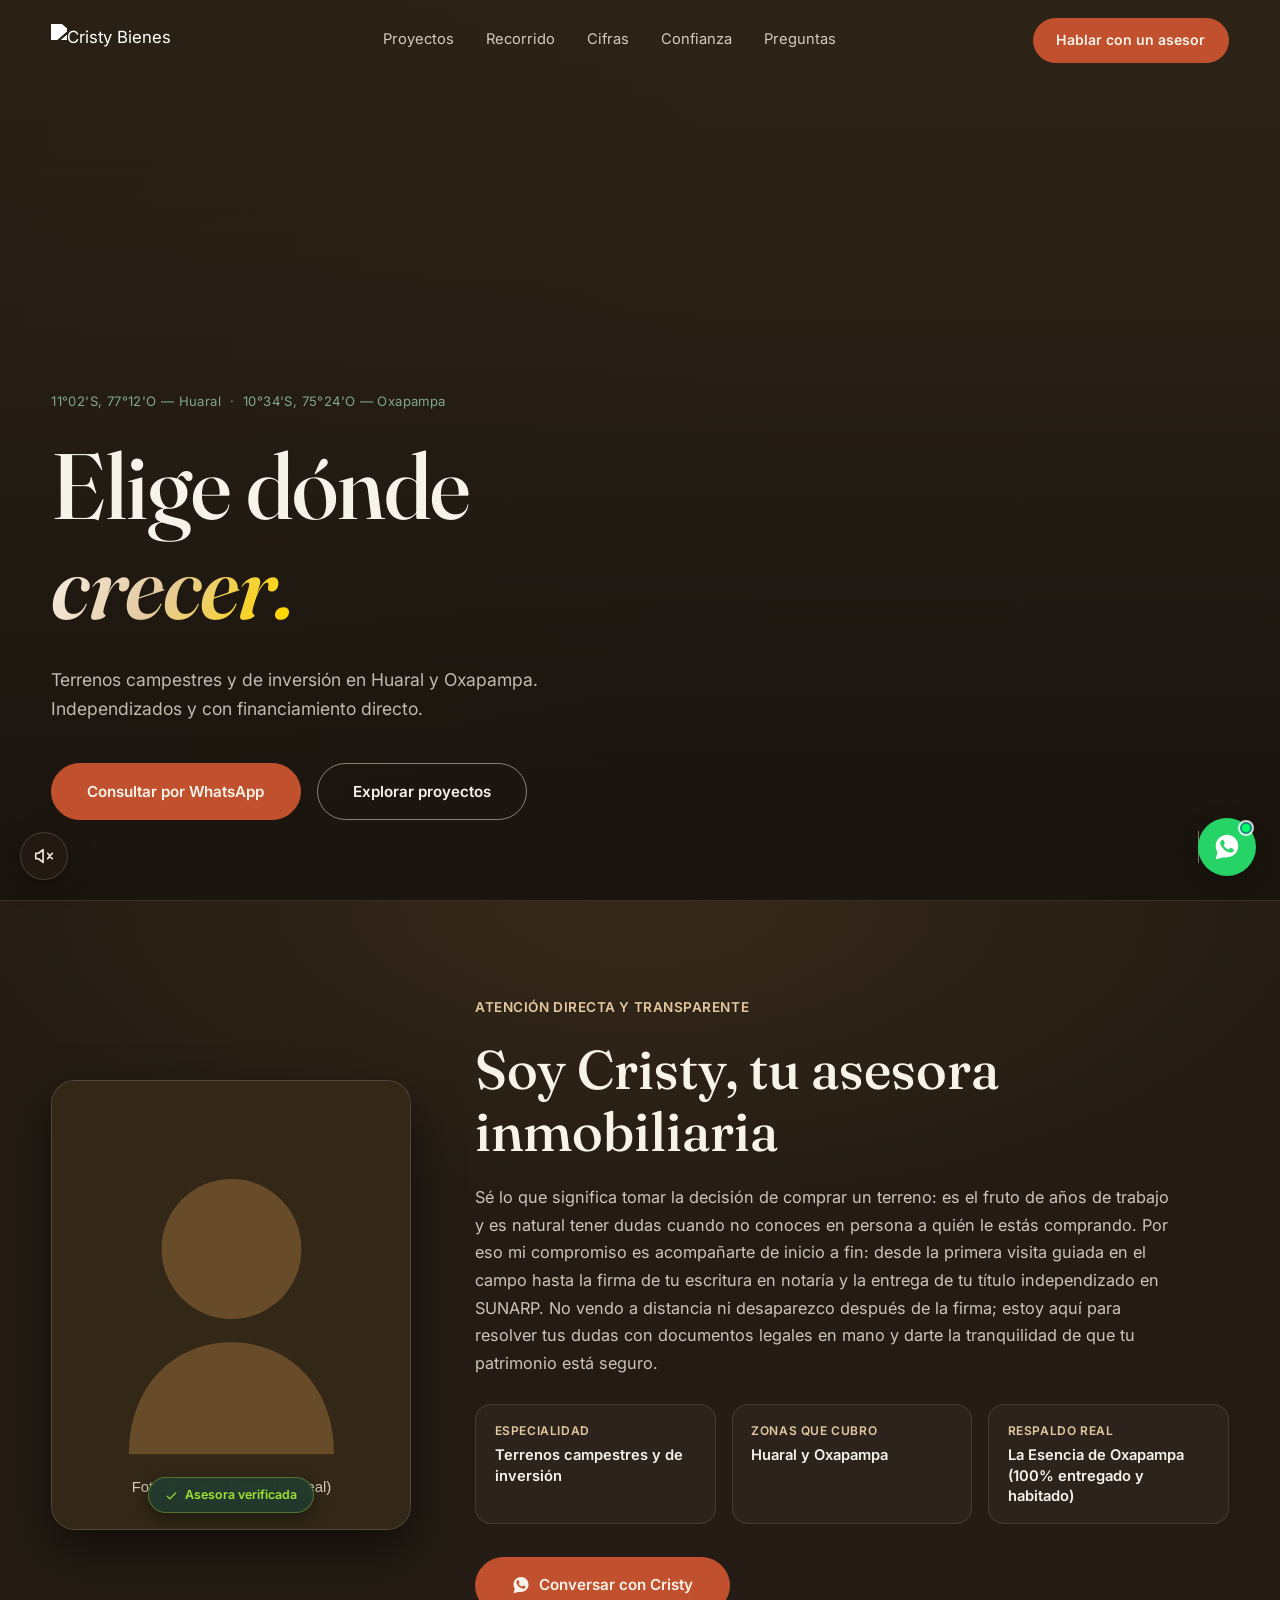
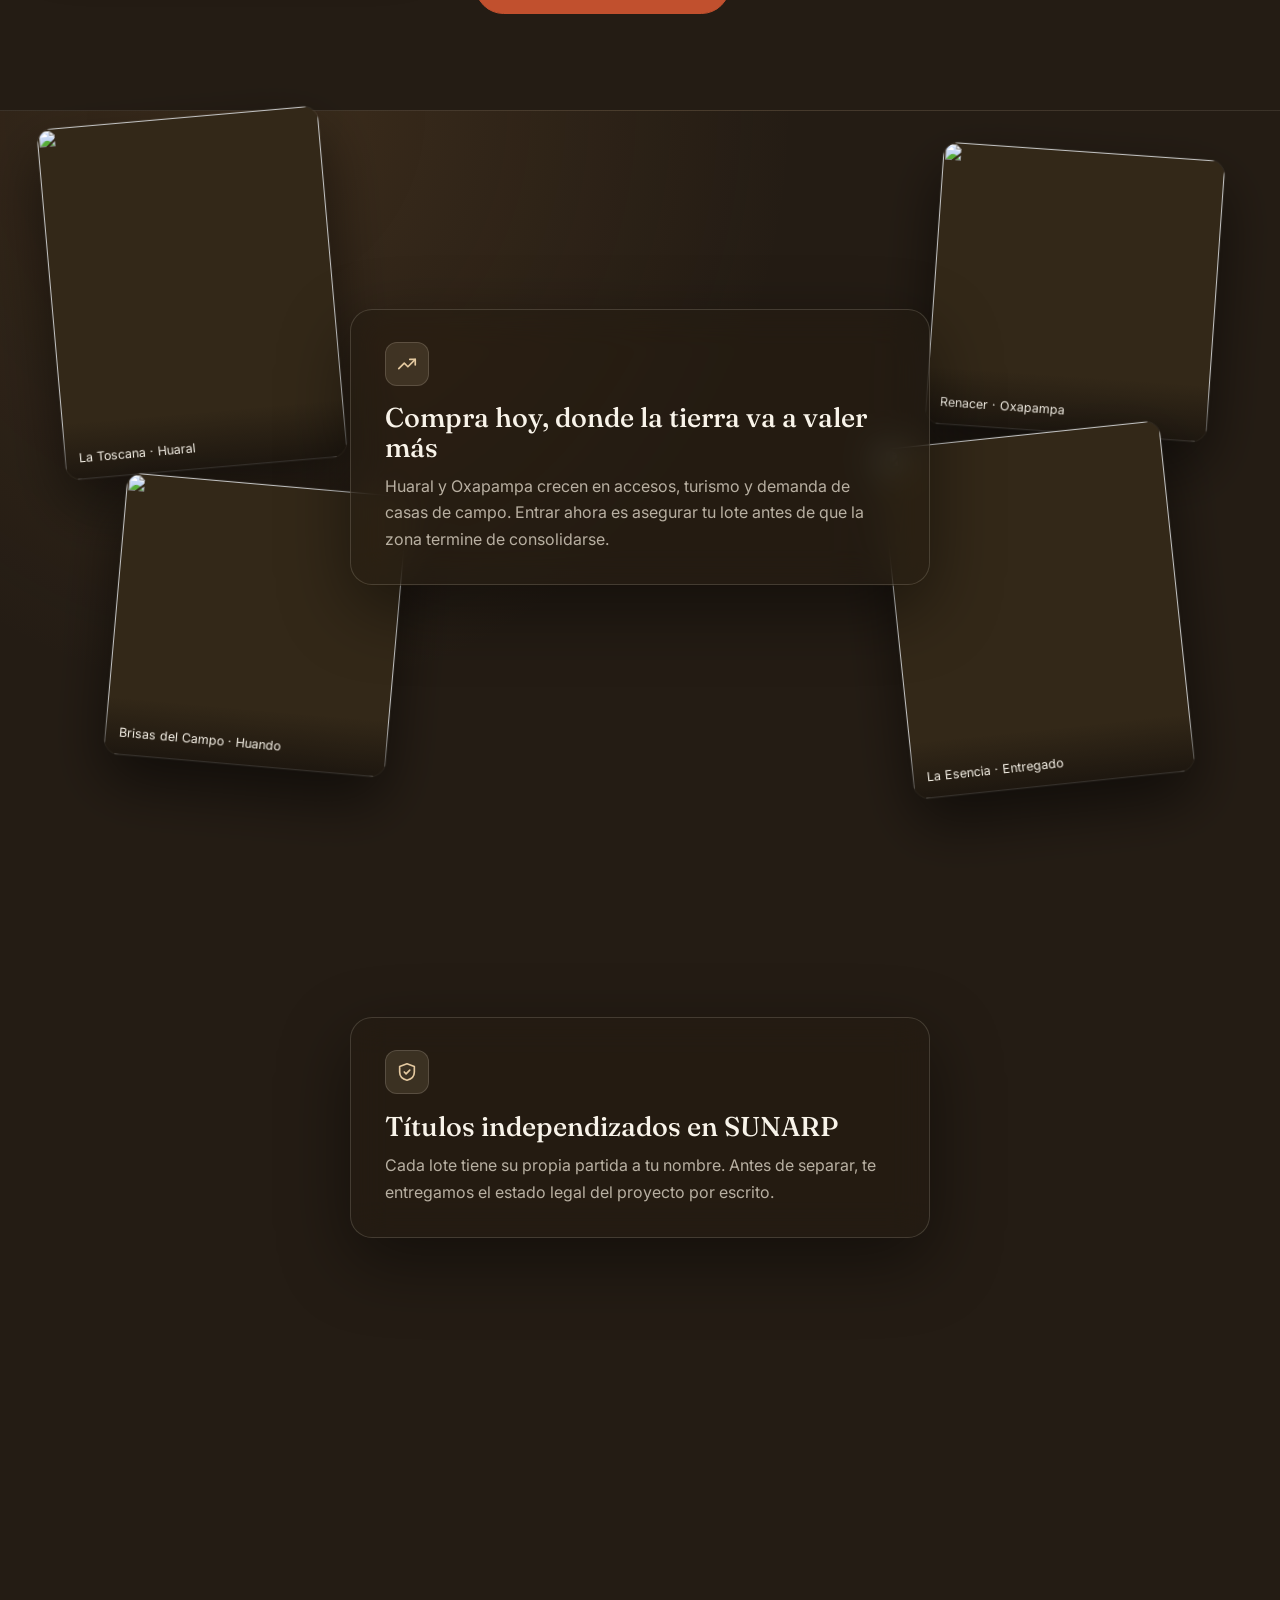
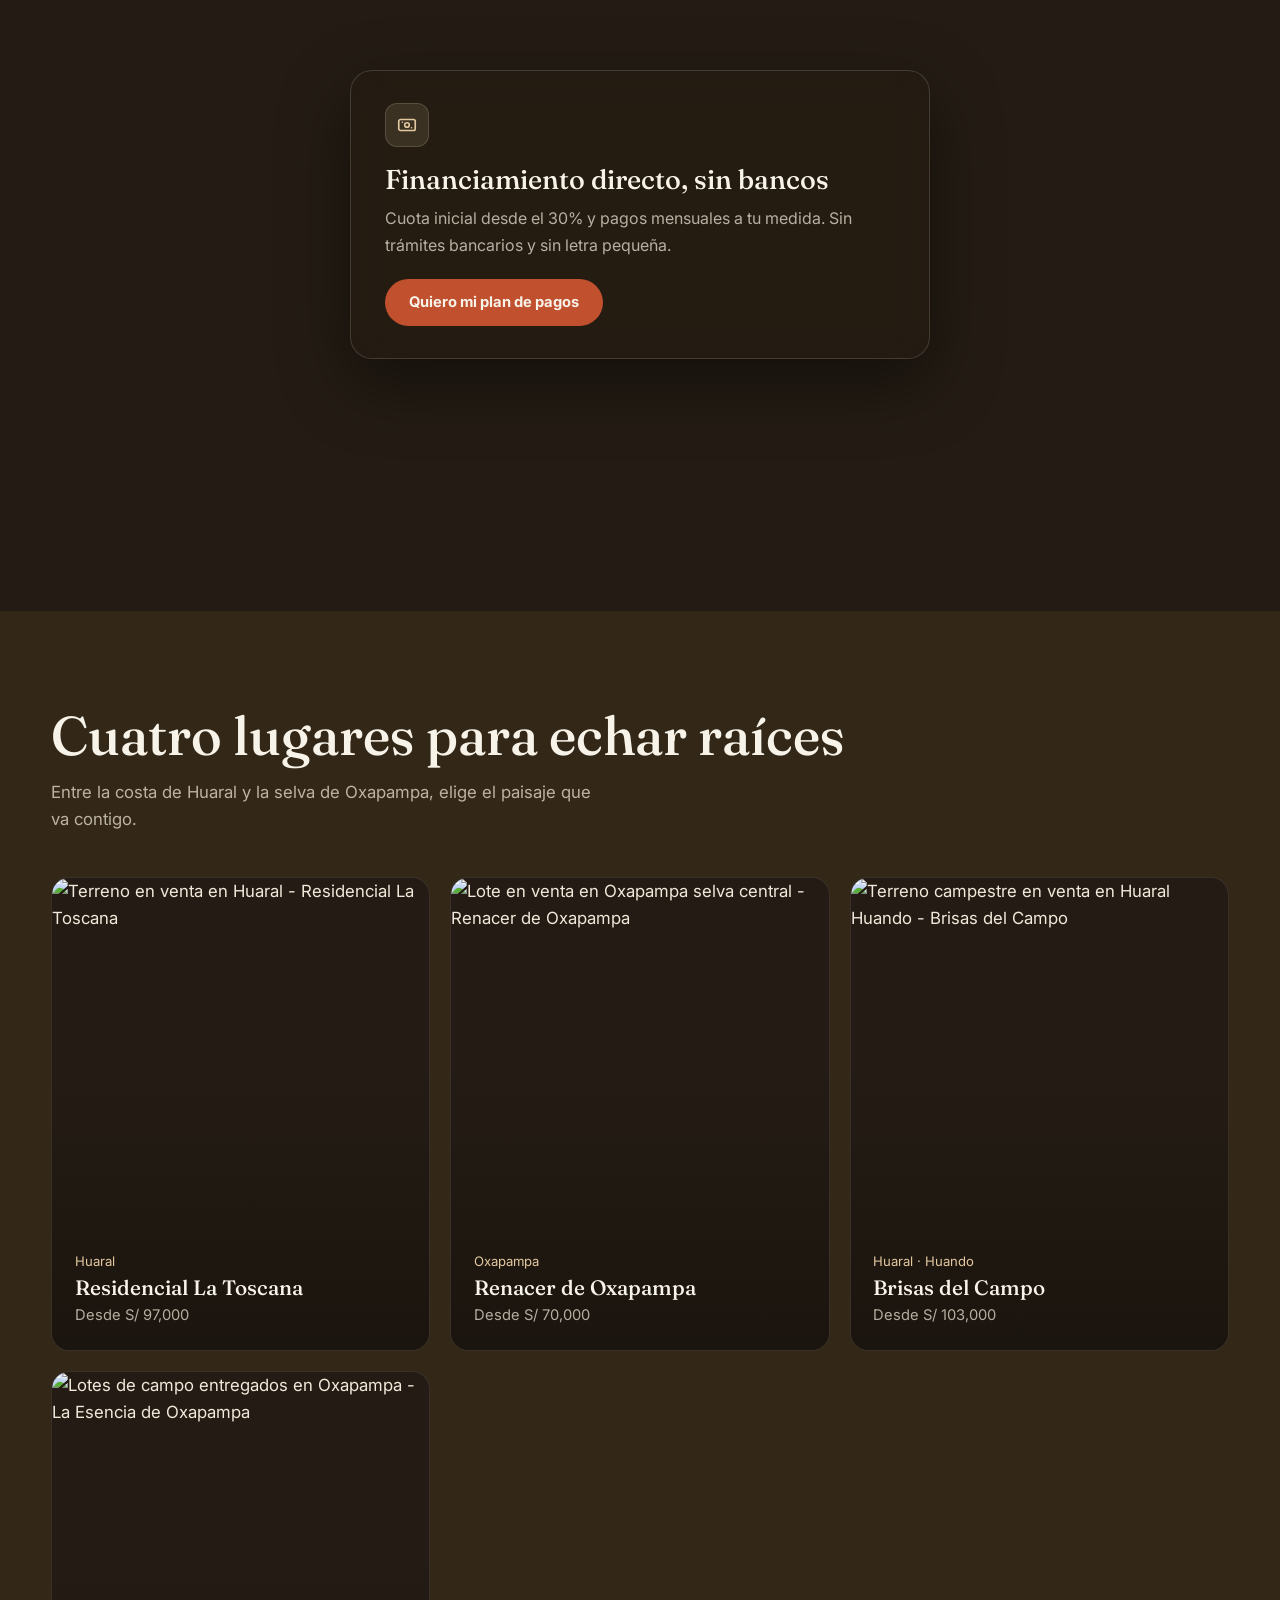
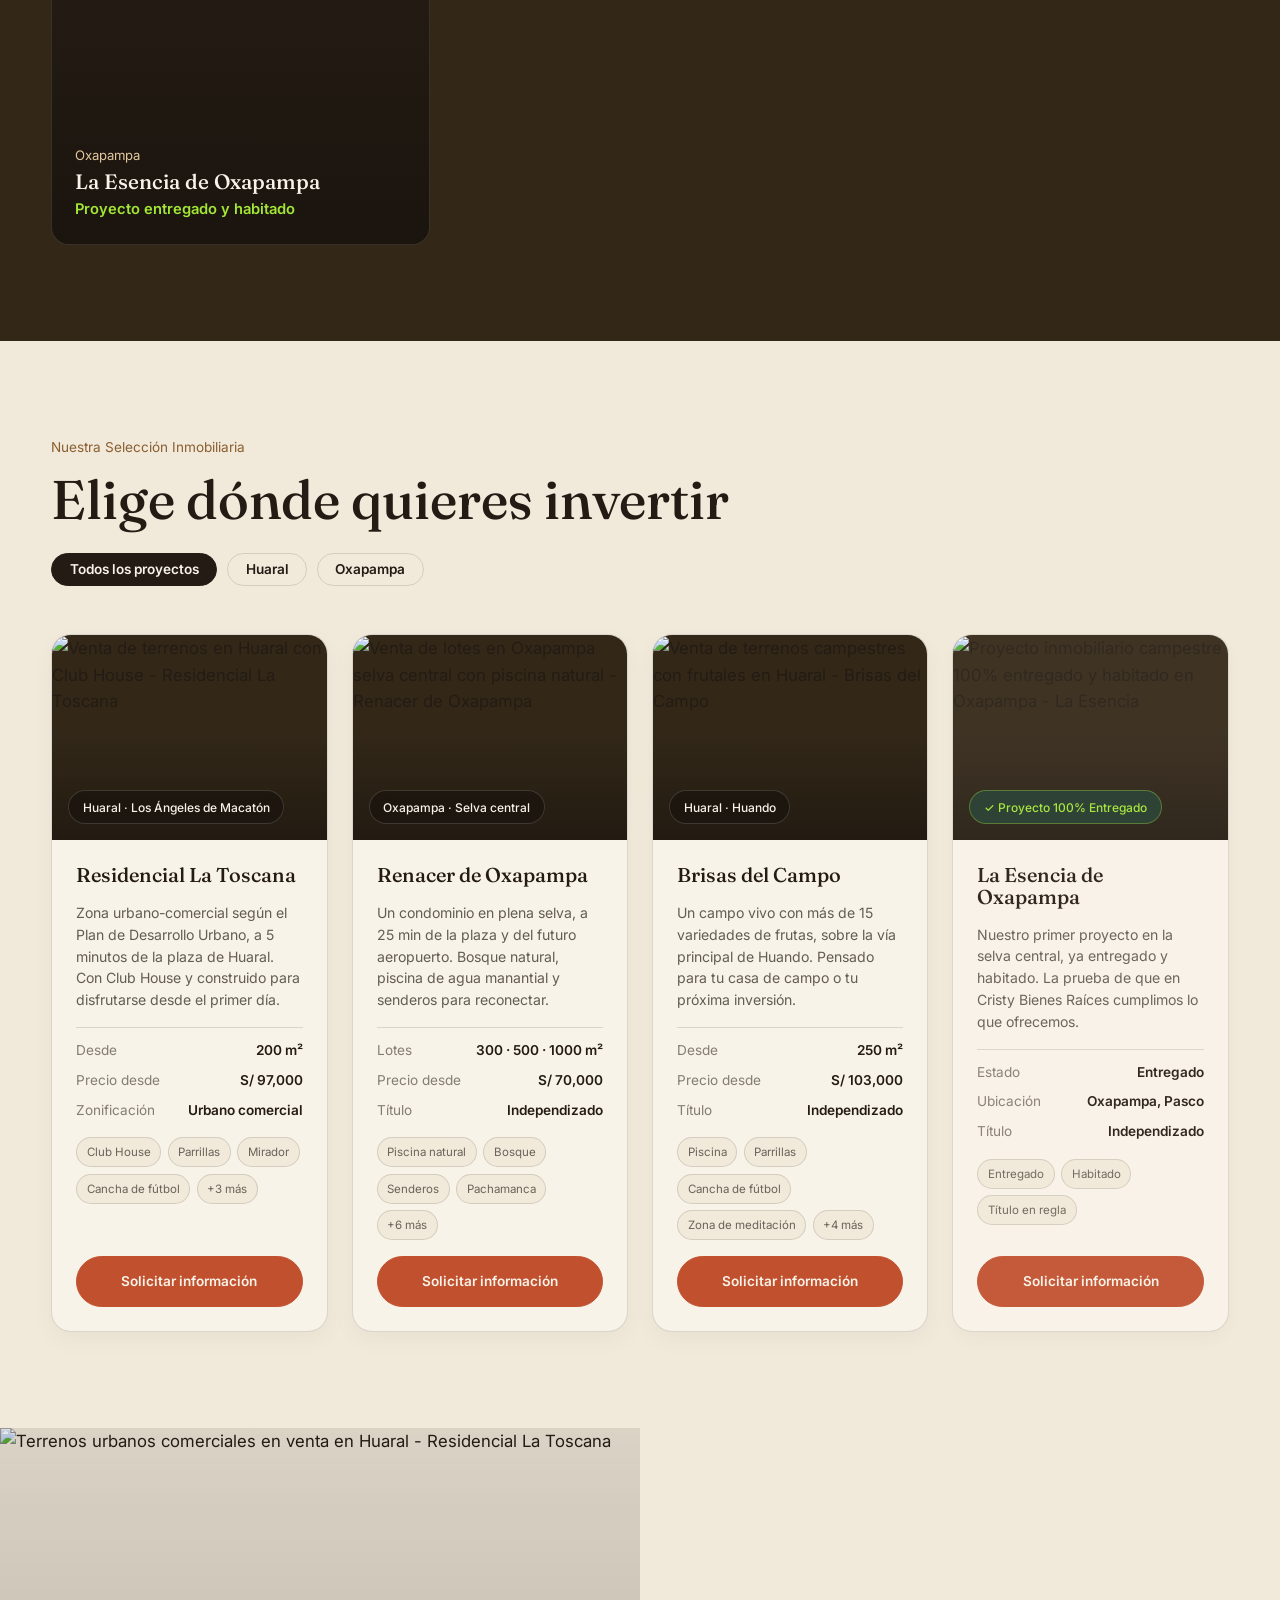
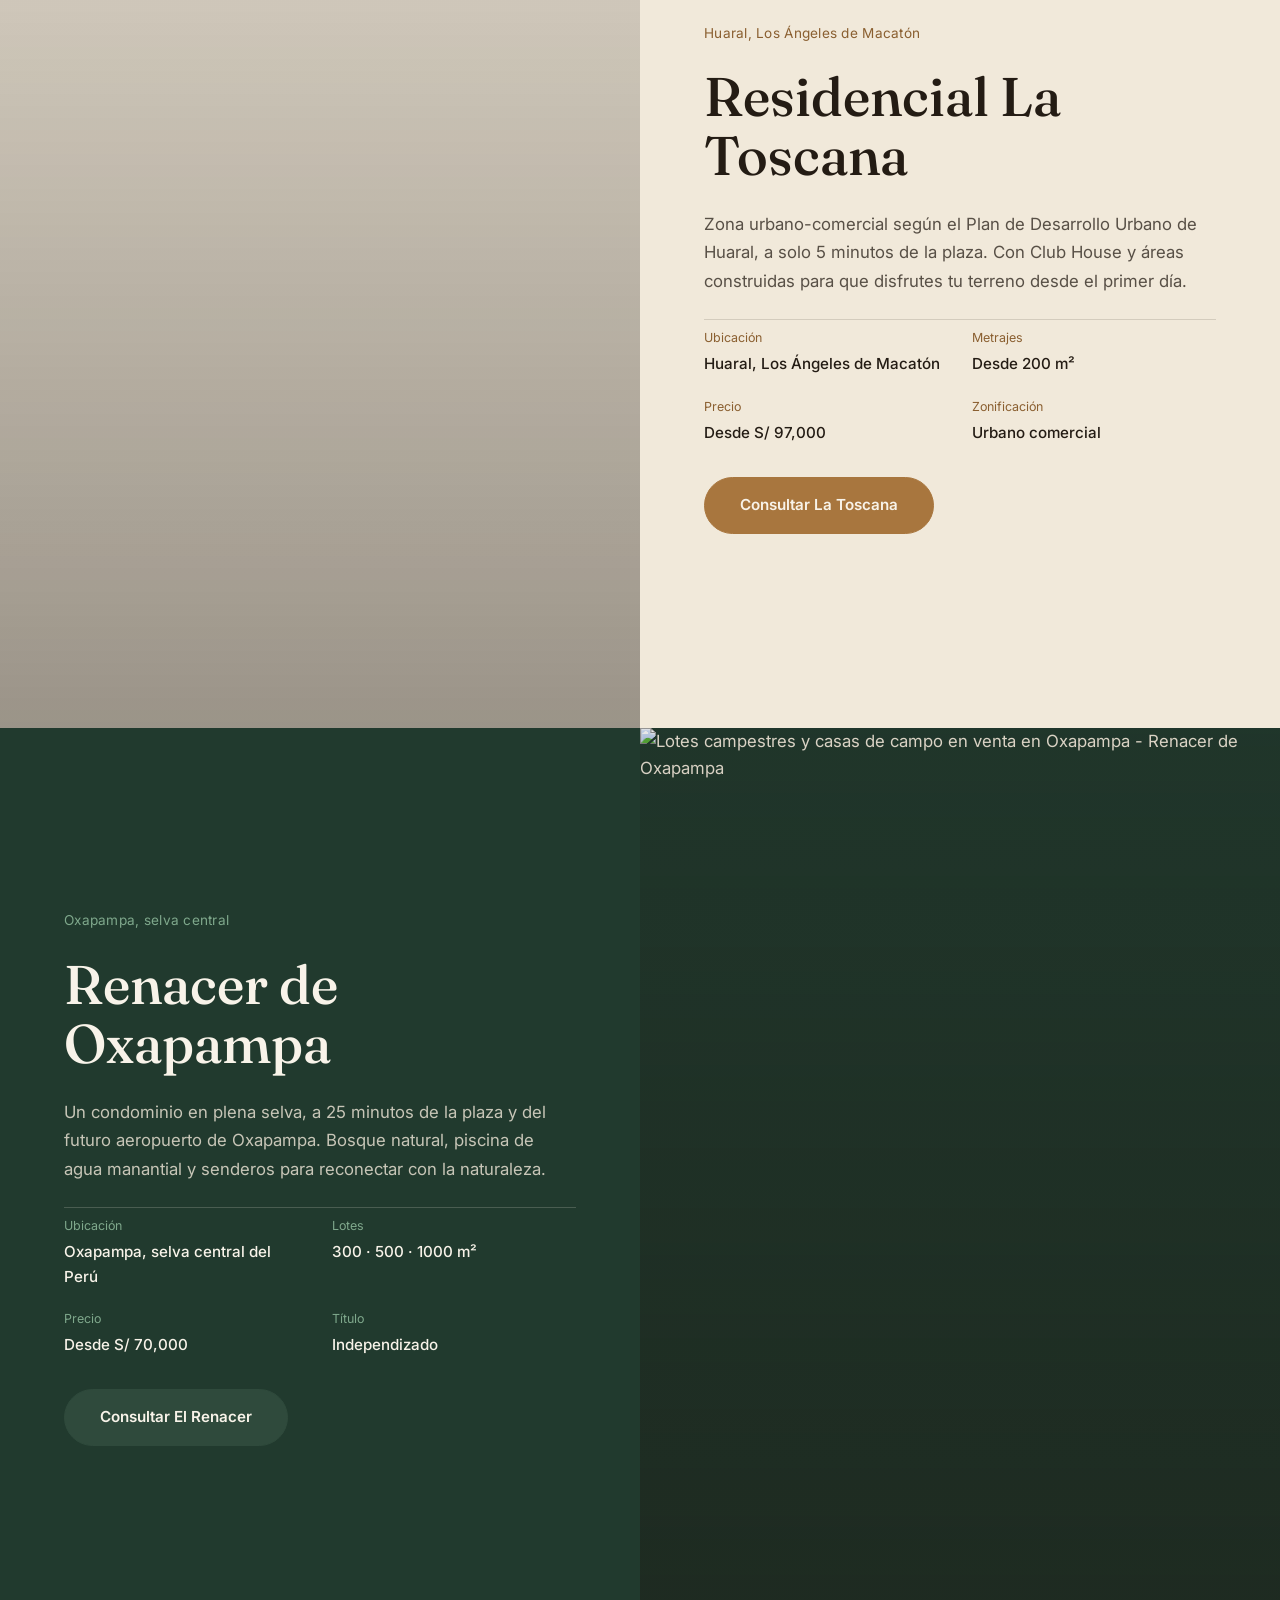
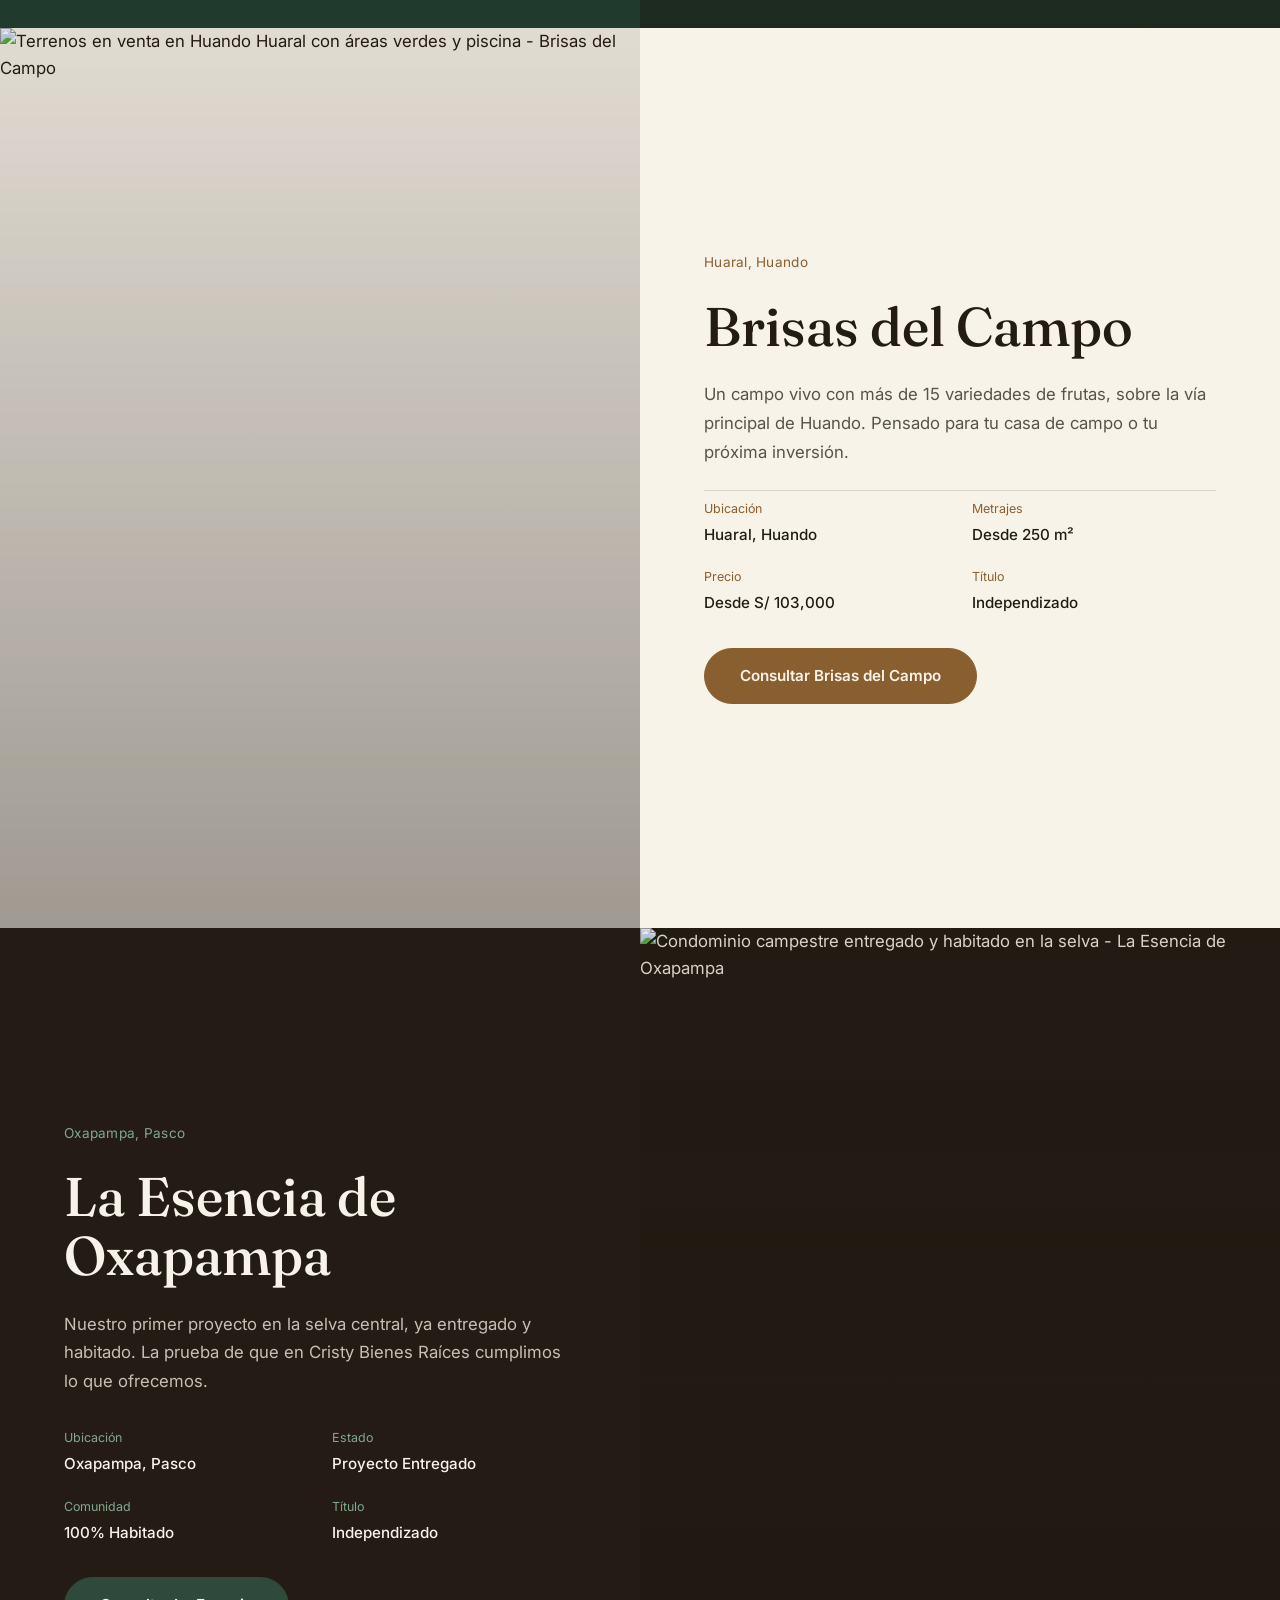
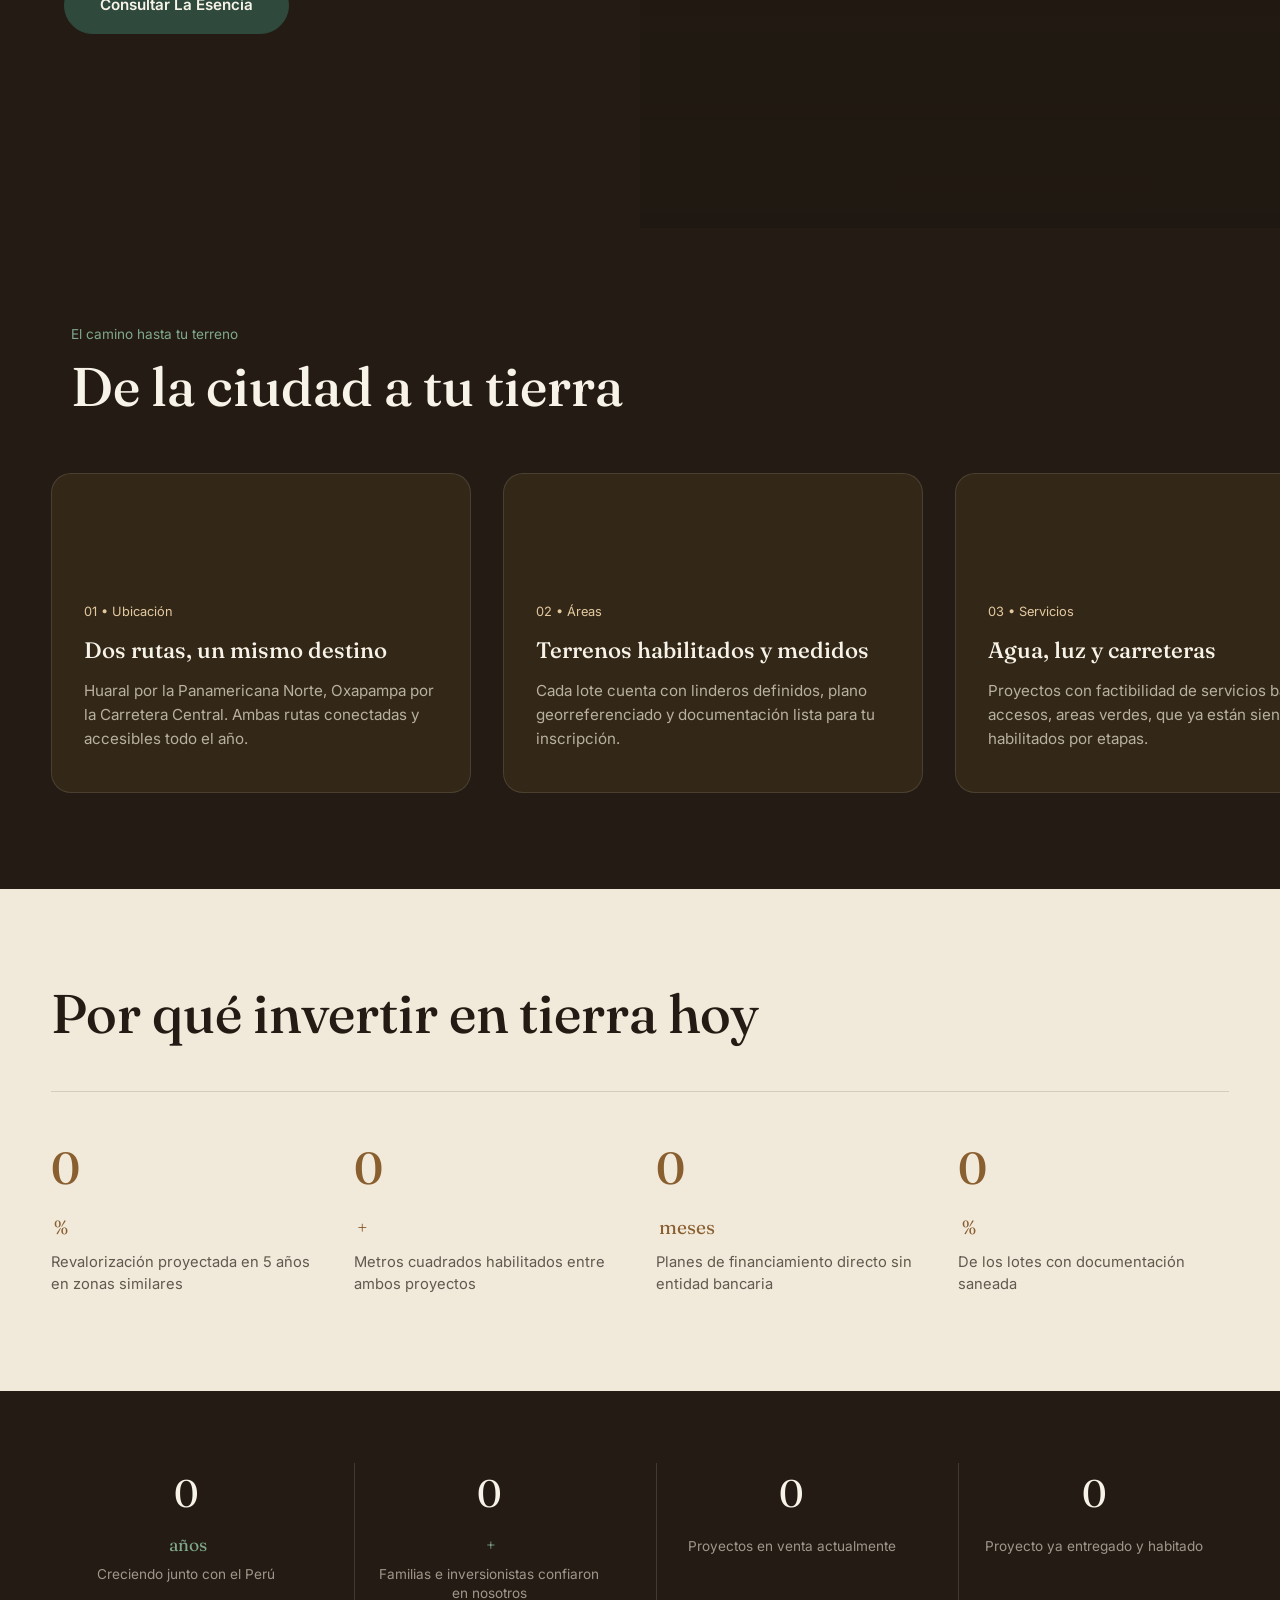
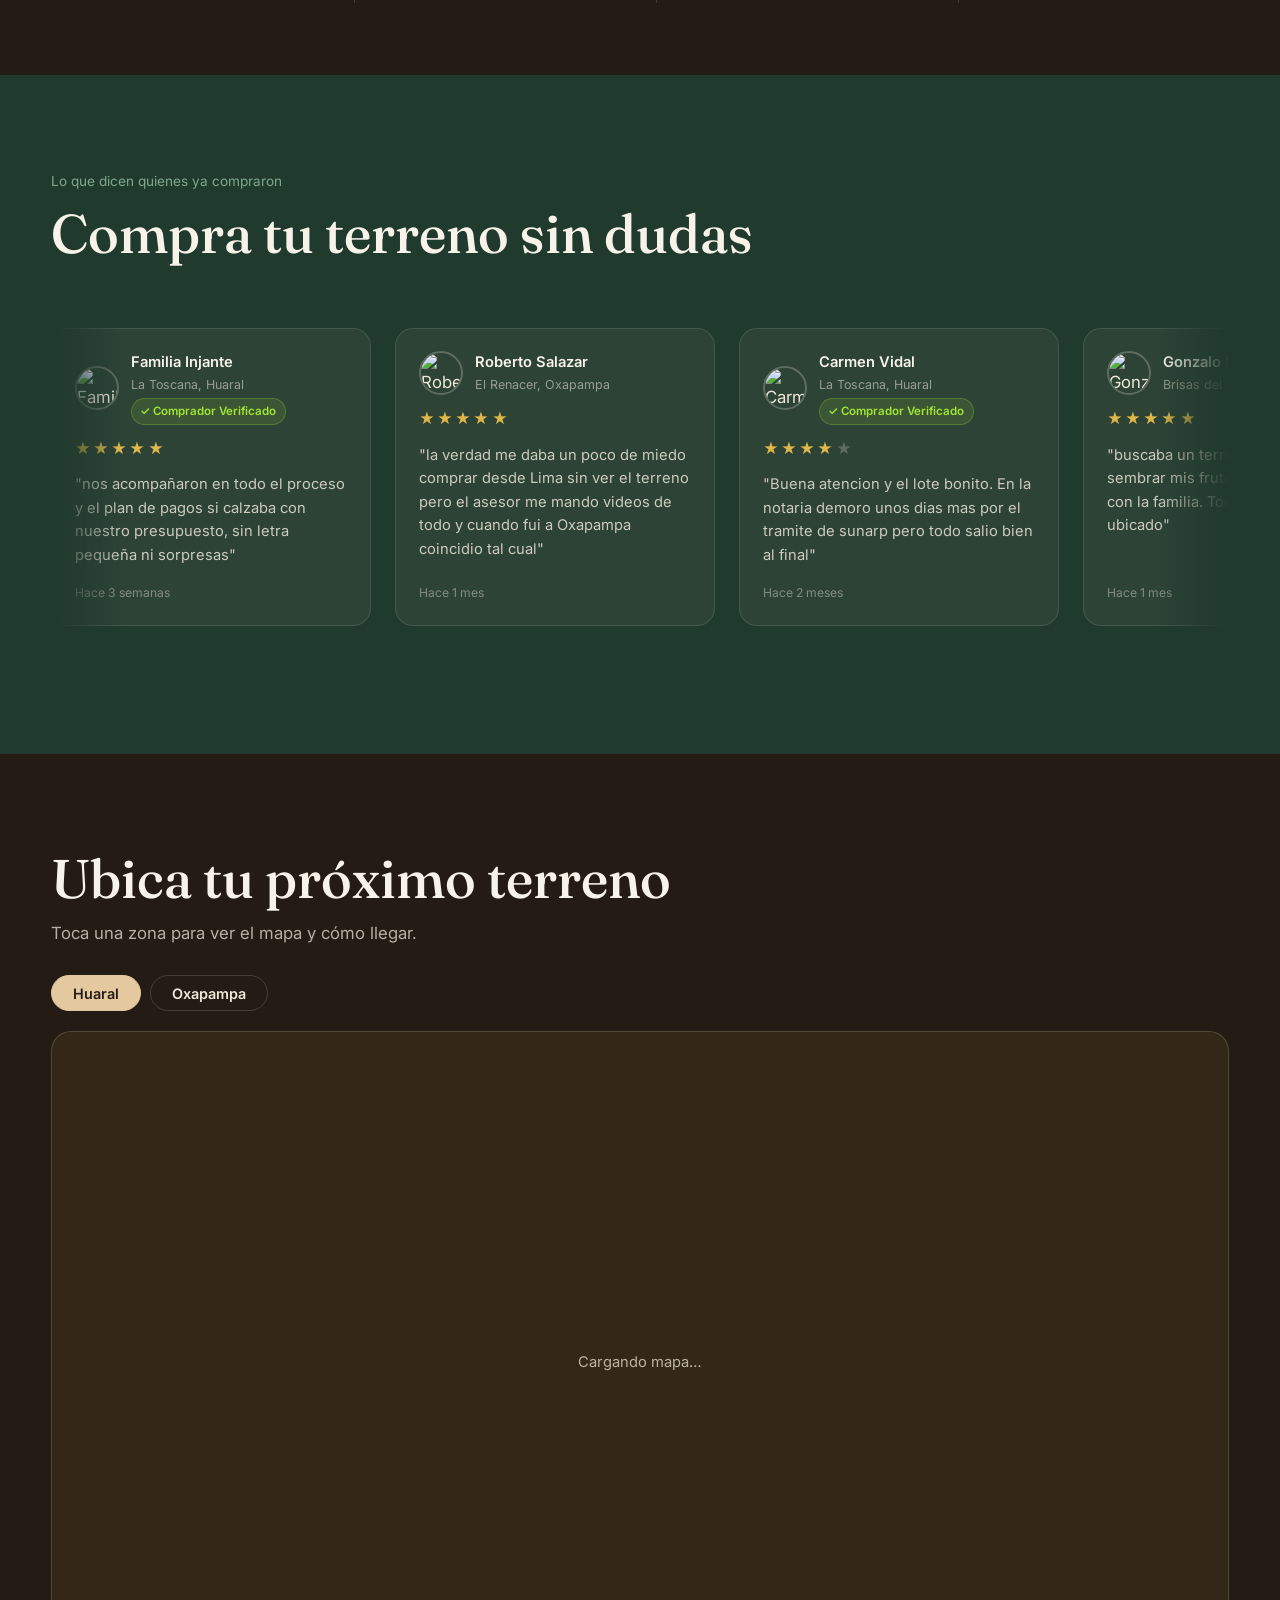
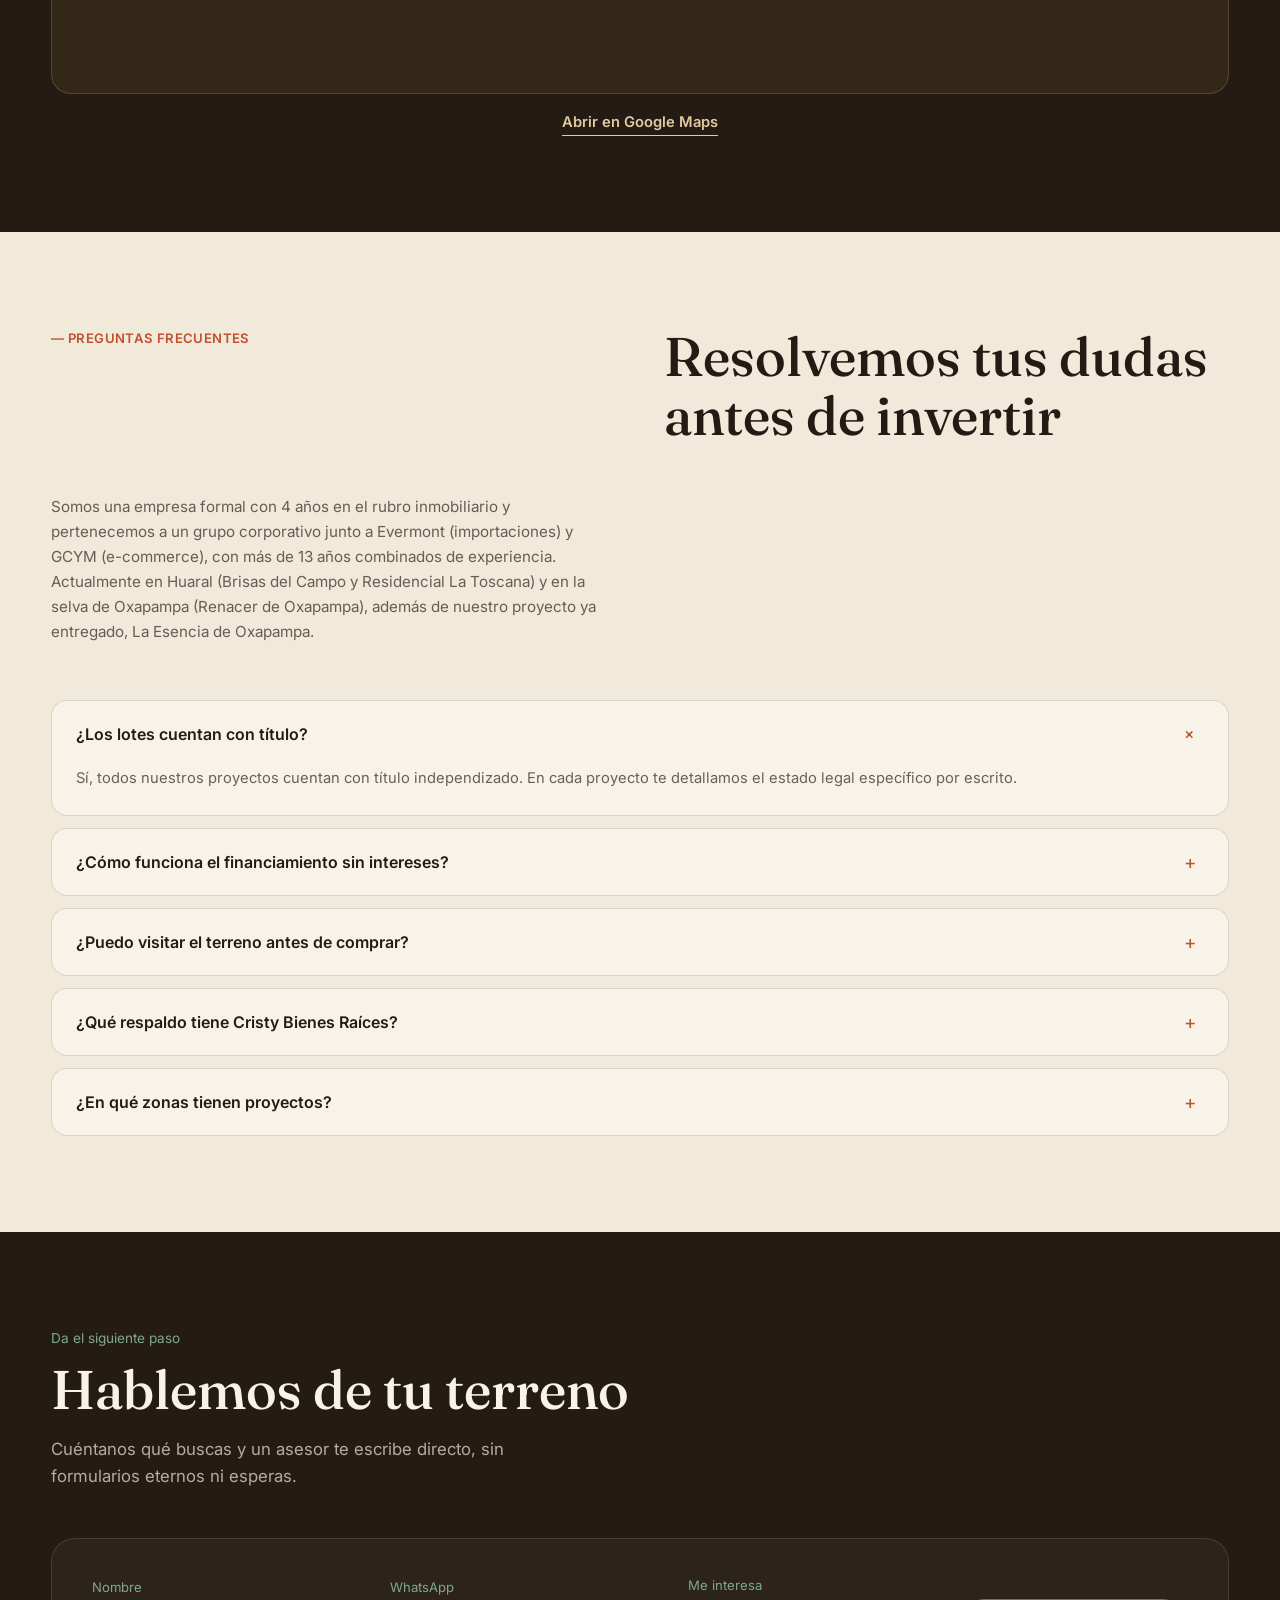
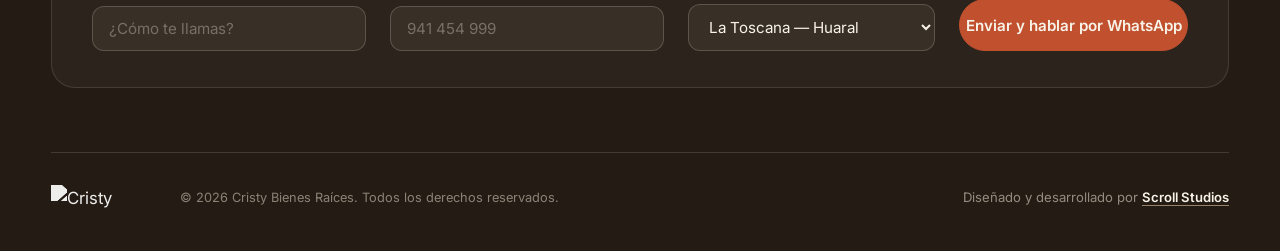
==== commit 0f63faee: "feat(ui): agregar seccion perfil de la asesora (Cristy) mobile-first" ====
--- a/index.html
+++ b/index.html
@@ -249,6 +249,65 @@
   </div>
 </section>
 
+<!-- ===================== PERFIL DE LA ASESORA ===================== -->
+<section class="asesora" id="asesora" aria-labelledby="asesoraTitle">
+  <div class="asesora__inner">
+
+    <!-- 1 & 2. FOTO DE LA ASESORA CON BADGE SUPERPUESTO -->
+    <!-- REEMPLAZAR con foto real de Cristy (ej: assets/cristy.jpg o URL de su foto) -->
+    <div class="asesora__media">
+      <div class="asesora__photo-wrap">
+        <img class="asesora__photo" 
+             src="data:image/svg+xml,%3Csvg xmlns='http://www.w3.org/2000/svg' viewBox='0 0 400 480' width='400' height='480'%3E%3Crect width='400' height='480' fill='%23332818'/%3E%3Ccircle cx='200' cy='180' r='75' fill='%23a8763e' opacity='0.45'/%3E%3Cpath d='M90 400 c0-75 50-120 110-120 s110 45 110 120 Z' fill='%23a8763e' opacity='0.45'/%3E%3Ctext x='50%25' y='440' font-family='sans-serif' font-size='16' fill='%23f1e9da' text-anchor='middle' opacity='0.85'%3EFoto de Cristy (Subir foto real)%3C/text%3E%3C/svg%3E" 
+             alt="Cristy Huamaní - Asesora Inmobiliaria" 
+             width="400" 
+             height="480" 
+             loading="lazy">
+        <span class="asesora__badge">
+          <svg viewBox="0 0 16 16" width="13" height="13" fill="currentColor" aria-hidden="true"><path d="M13.78 4.22a.75.75 0 0 1 0 1.06l-7.25 7.25a.75.75 0 0 1-1.06 0L2.22 9.28a.75.75 0 0 1 1.06-1.06L6 10.94l6.72-6.72a.75.75 0 0 1 1.06 0z"/></svg>
+          Asesora verificada
+        </span>
+      </div>
+    </div>
+
+    <!-- 3, 4, 5 & 6. CONTENIDO / HISTORIA / DATOS / BOTÓN WHATSAPP -->
+    <div class="asesora__content">
+      <p class="asesora__kicker">Atención directa y transparente</p>
+      <h2 class="asesora__title" id="asesoraTitle">Soy Cristy, tu asesora inmobiliaria</h2>
+
+      <p class="asesora__bio">
+        Sé lo que significa tomar la decisión de comprar un terreno: es el fruto de años de trabajo y es natural tener dudas cuando no conoces en persona a quién le estás comprando. Por eso mi compromiso es acompañarte de inicio a fin: desde la primera visita guiada en el campo hasta la firma de tu escritura en notaría y la entrega de tu título independizado en SUNARP. No vendo a distancia ni desaparezco después de la firma; estoy aquí para resolver tus dudas con documentos legales en mano y darte la tranquilidad de que tu patrimonio está seguro.
+      </p>
+
+      <ul class="asesora__stats">
+        <li class="asesora__stat">
+          <span class="asesora__stat-label">Especialidad</span>
+          <strong class="asesora__stat-value">Terrenos campestres y de inversión</strong>
+        </li>
+        <li class="asesora__stat">
+          <span class="asesora__stat-label">Zonas que cubro</span>
+          <strong class="asesora__stat-value">Huaral y Oxapampa</strong>
+        </li>
+        <li class="asesora__stat">
+          <span class="asesora__stat-label">Respaldo real</span>
+          <strong class="asesora__stat-value">La Esencia de Oxapampa (100% entregado y habitado)</strong>
+        </li>
+      </ul>
+
+      <div class="asesora__actions">
+        <a href="https://wa.me/51941454999?text=Hola%20Cristy%2C%20quiero%20que%20me%20asesores%20sobre%20un%20terreno"
+           class="btn btn--primary asesora__btn" target="_blank" rel="noopener">
+          <svg viewBox="0 0 32 32" width="20" height="20" fill="currentColor" aria-hidden="true">
+            <path d="M16.001 3C9.373 3 4 8.373 4 15c0 2.386.71 4.605 1.933 6.463L4 29l7.727-1.902A11.94 11.94 0 0 0 16 27c6.627 0 12-5.373 12-12S22.628 3 16.001 3Zm6.964 17.14c-.294.827-1.463 1.516-2.393 1.717-.638.135-1.47.243-4.27-.918-3.582-1.483-5.89-5.11-6.07-5.348-.176-.238-1.448-1.926-1.448-3.674 0-1.748.917-2.606 1.242-2.964.325-.358.71-.448.947-.448.237 0 .474.002.681.013.219.011.512-.083.8.61.294.708.999 2.446 1.087 2.624.088.178.147.386.03.624-.117.238-.176.386-.353.594-.176.208-.372.464-.53.624-.177.178-.362.371-.156.727.207.356.919 1.516 1.973 2.456 1.355 1.211 2.499 1.586 2.855 1.764.356.178.563.148.77-.09.207-.238.887-1.035 1.124-1.39.238-.356.475-.297.799-.178.325.119 2.06.972 2.414 1.148.355.178.591.267.68.416.089.148.089.856-.205 1.683Z"/>
+          </svg>
+          Conversar con Cristy
+        </a>
+      </div>
+    </div>
+
+  </div>
+</section>
+
 <!-- ===================== GALERÍA NARRATIVA (PARALLAX STICKY) ===================== -->
 <section class="story" id="galeria" aria-labelledby="storyTitle">
   <h2 class="sr-only" id="storyTitle">Por qué elegir Cristy Bienes Raíces</h2>
--- a/styles.css
+++ b/styles.css
@@ -447,6 +447,153 @@
 
 
 /* =========================================================
+   PERFIL DE LA ASESORA (CRISTY)
+   ========================================================= */
+.asesora{
+  background:
+    radial-gradient(70% 50% at 50% 0%, rgba(168,118,62,0.14), transparent 75%),
+    var(--tierra-900);
+  color:var(--arena-100);
+  padding:6rem var(--gutter);
+  border-top:1px solid rgba(241,233,218,0.1);
+  border-bottom:1px solid rgba(241,233,218,0.1);
+  position:relative;
+}
+
+.asesora__inner{
+  max-width:var(--container);
+  margin:0 auto;
+  display:grid;
+  grid-template-columns:minmax(300px, 360px) 1fr;
+  gap:clamp(2.5rem, 5vw, 4.5rem);
+  align-items:center;
+}
+
+.asesora__media{
+  display:flex;
+  justify-content:center;
+}
+
+.asesora__photo-wrap{
+  position:relative;
+  width:100%;
+  max-width:360px;
+  aspect-ratio:4 / 5;
+  border-radius:24px;
+  overflow:hidden;
+  border:1px solid rgba(241,233,218,0.16);
+  box-shadow:0 20px 48px rgba(0,0,0,0.5);
+  background:var(--tierra-800);
+}
+
+.asesora__photo{
+  width:100%;
+  height:100%;
+  object-fit:cover;
+  display:block;
+  transition:transform .4s var(--ease-out);
+}
+.asesora__photo-wrap:hover .asesora__photo{
+  transform:scale(1.03);
+}
+
+.asesora__badge{
+  position:absolute;
+  bottom:16px;
+  left:50%;
+  transform:translateX(-50%);
+  white-space:nowrap;
+  z-index:2;
+  background:rgba(33,58,46,0.92);
+  color:#a3e635;
+  border:1px solid rgba(163,230,53,0.35);
+  border-radius:999px;
+  backdrop-filter:blur(8px);
+  -webkit-backdrop-filter:blur(8px);
+  padding:0.45rem 1rem;
+  font-size:0.78rem;
+  font-weight:600;
+  display:inline-flex;
+  align-items:center;
+  gap:0.45rem;
+  box-shadow:0 6px 18px rgba(0,0,0,0.4);
+}
+
+.asesora__content{
+  display:flex;
+  flex-direction:column;
+  gap:1.25rem;
+}
+
+.asesora__kicker{
+  font-size:0.85rem;
+  color:var(--toscana-200);
+  letter-spacing:0.04em;
+  text-transform:uppercase;
+  font-weight:600;
+}
+
+.asesora__title{
+  color:var(--arena-050);
+  font-size:var(--fs-h2);
+  line-height:1.15;
+}
+
+.asesora__bio{
+  color:rgba(241,233,218,0.82);
+  font-size:1.02rem;
+  line-height:1.7;
+  max-width:44rem;
+}
+
+.asesora__stats{
+  display:grid;
+  grid-template-columns:repeat(3, 1fr);
+  gap:1rem;
+  margin-top:0.4rem;
+  margin-bottom:0.4rem;
+}
+
+.asesora__stat{
+  background:rgba(241,233,218,0.04);
+  border:1px solid rgba(241,233,218,0.12);
+  border-radius:16px;
+  padding:1rem 1.15rem;
+  display:flex;
+  flex-direction:column;
+  gap:0.3rem;
+  transition:border-color .3s var(--ease-out), background-color .3s var(--ease-out);
+}
+.asesora__stat:hover{
+  border-color:rgba(228,201,160,0.35);
+  background:rgba(241,233,218,0.07);
+}
+
+.asesora__stat-label{
+  font-size:0.75rem;
+  color:var(--toscana-200);
+  text-transform:uppercase;
+  letter-spacing:0.05em;
+  font-weight:600;
+}
+
+.asesora__stat-value{
+  font-size:0.92rem;
+  font-weight:600;
+  color:var(--arena-050);
+  line-height:1.4;
+}
+
+.asesora__actions{
+  margin-top:0.4rem;
+}
+
+.asesora__btn{
+  width:fit-content;
+}
+
+
+/* =========================================================
    PROYECTOS — DÍPTICO
    ========================================================= */
 .proyectos{
@@ -1471,6 +1618,12 @@
 
   .footer__form{ grid-template-columns:1fr 1fr; }
   .footer__submit{ grid-column:1 / -1; }
+
+  .asesora{ padding:4.5rem var(--gutter); }
+  .asesora__inner{ grid-template-columns:1fr; gap:2.5rem; }
+  .asesora__media{ justify-content:flex-start; }
+  .asesora__photo-wrap{ max-width:320px; }
+  .asesora__stats{ grid-template-columns:repeat(3, 1fr); }
 }
 
 
@@ -1547,6 +1700,23 @@
   .footer__bottom{ flex-direction:column; align-items:flex-start; }
 
   .whatsapp-float{ width:52px; height:52px; right:1rem; bottom:1rem; }
+
+  /* Asesora — Mobile (≤720px y probado en 375px) */
+  .asesora{ padding:3.5rem 1.25rem; }
+  .asesora__inner{ display:flex; flex-direction:column; align-items:stretch; gap:2rem; }
+  .asesora__media{ display:flex; justify-content:center; width:100%; }
+  .asesora__photo-wrap{ width:min(100%, 280px); max-width:280px; aspect-ratio:4 / 5; border-radius:20px; }
+  .asesora__badge{ bottom:12px; font-size:0.75rem; padding:0.4rem 0.85rem; }
+  .asesora__content{ gap:1.1rem; text-align:left; }
+  .asesora__kicker{ font-size:0.8rem; }
+  .asesora__title{ font-size:clamp(1.75rem, 6vw, 2.2rem); }
+  .asesora__bio{ font-size:0.98rem; line-height:1.65; }
+  .asesora__stats{ display:flex; flex-direction:column; gap:0.75rem; width:100%; }
+  .asesora__stat{ padding:0.9rem 1rem; border-radius:14px; }
+  .asesora__stat-label{ font-size:0.72rem; }
+  .asesora__stat-value{ font-size:0.9rem; }
+  .asesora__actions{ width:100%; }
+  .asesora__btn{ width:100%; }
 }
 
 
